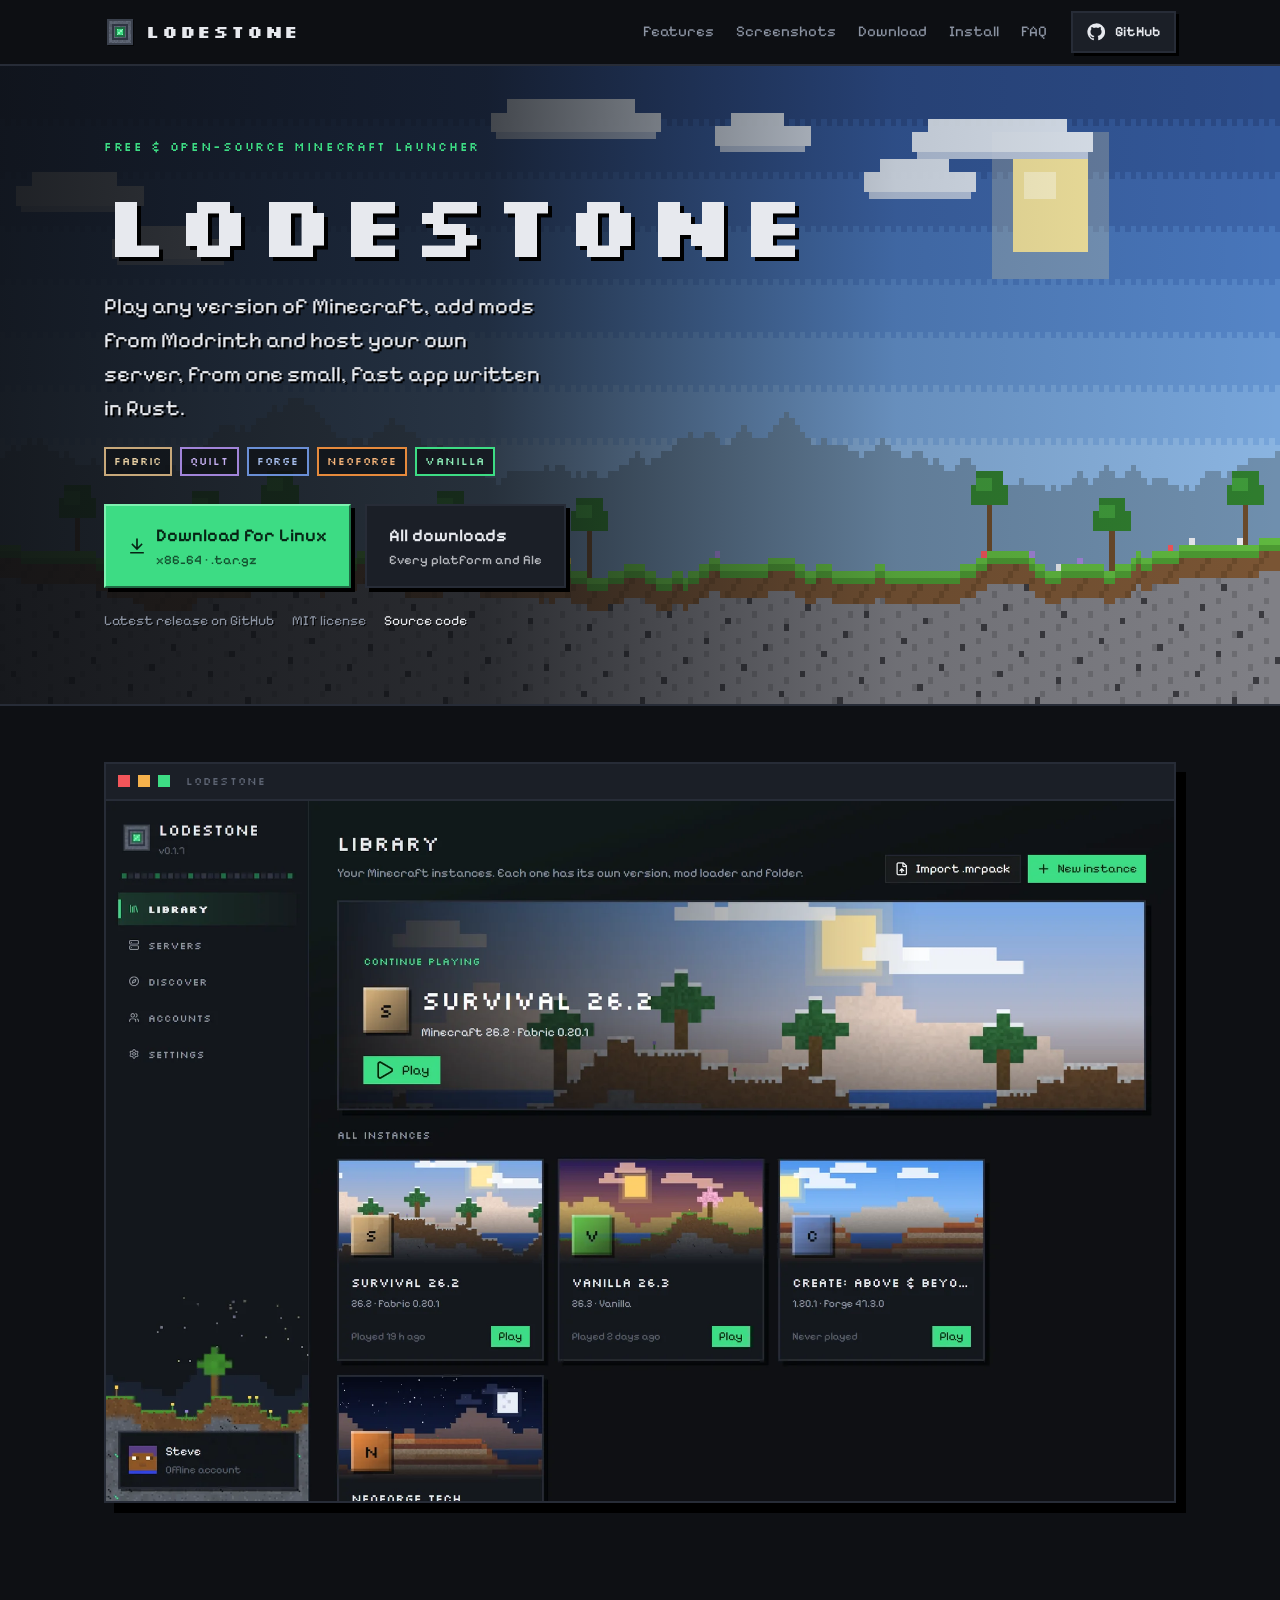
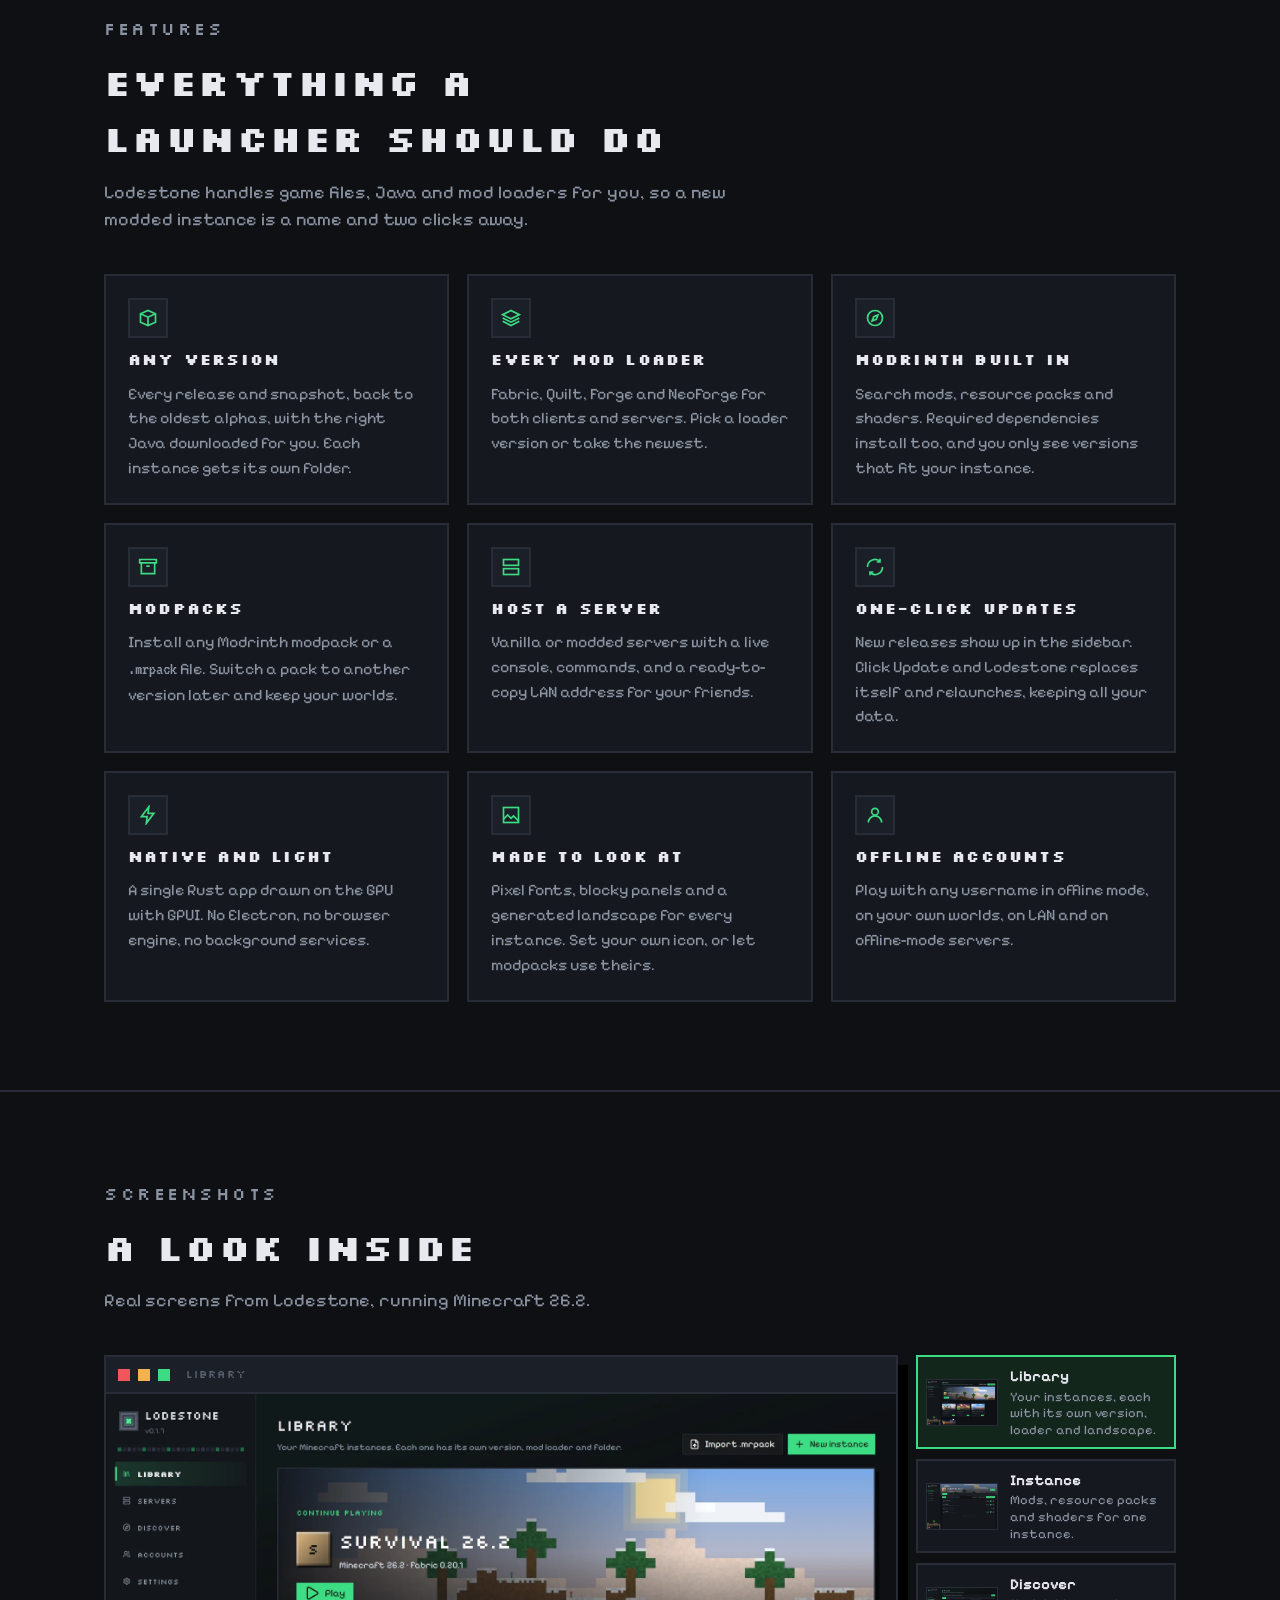
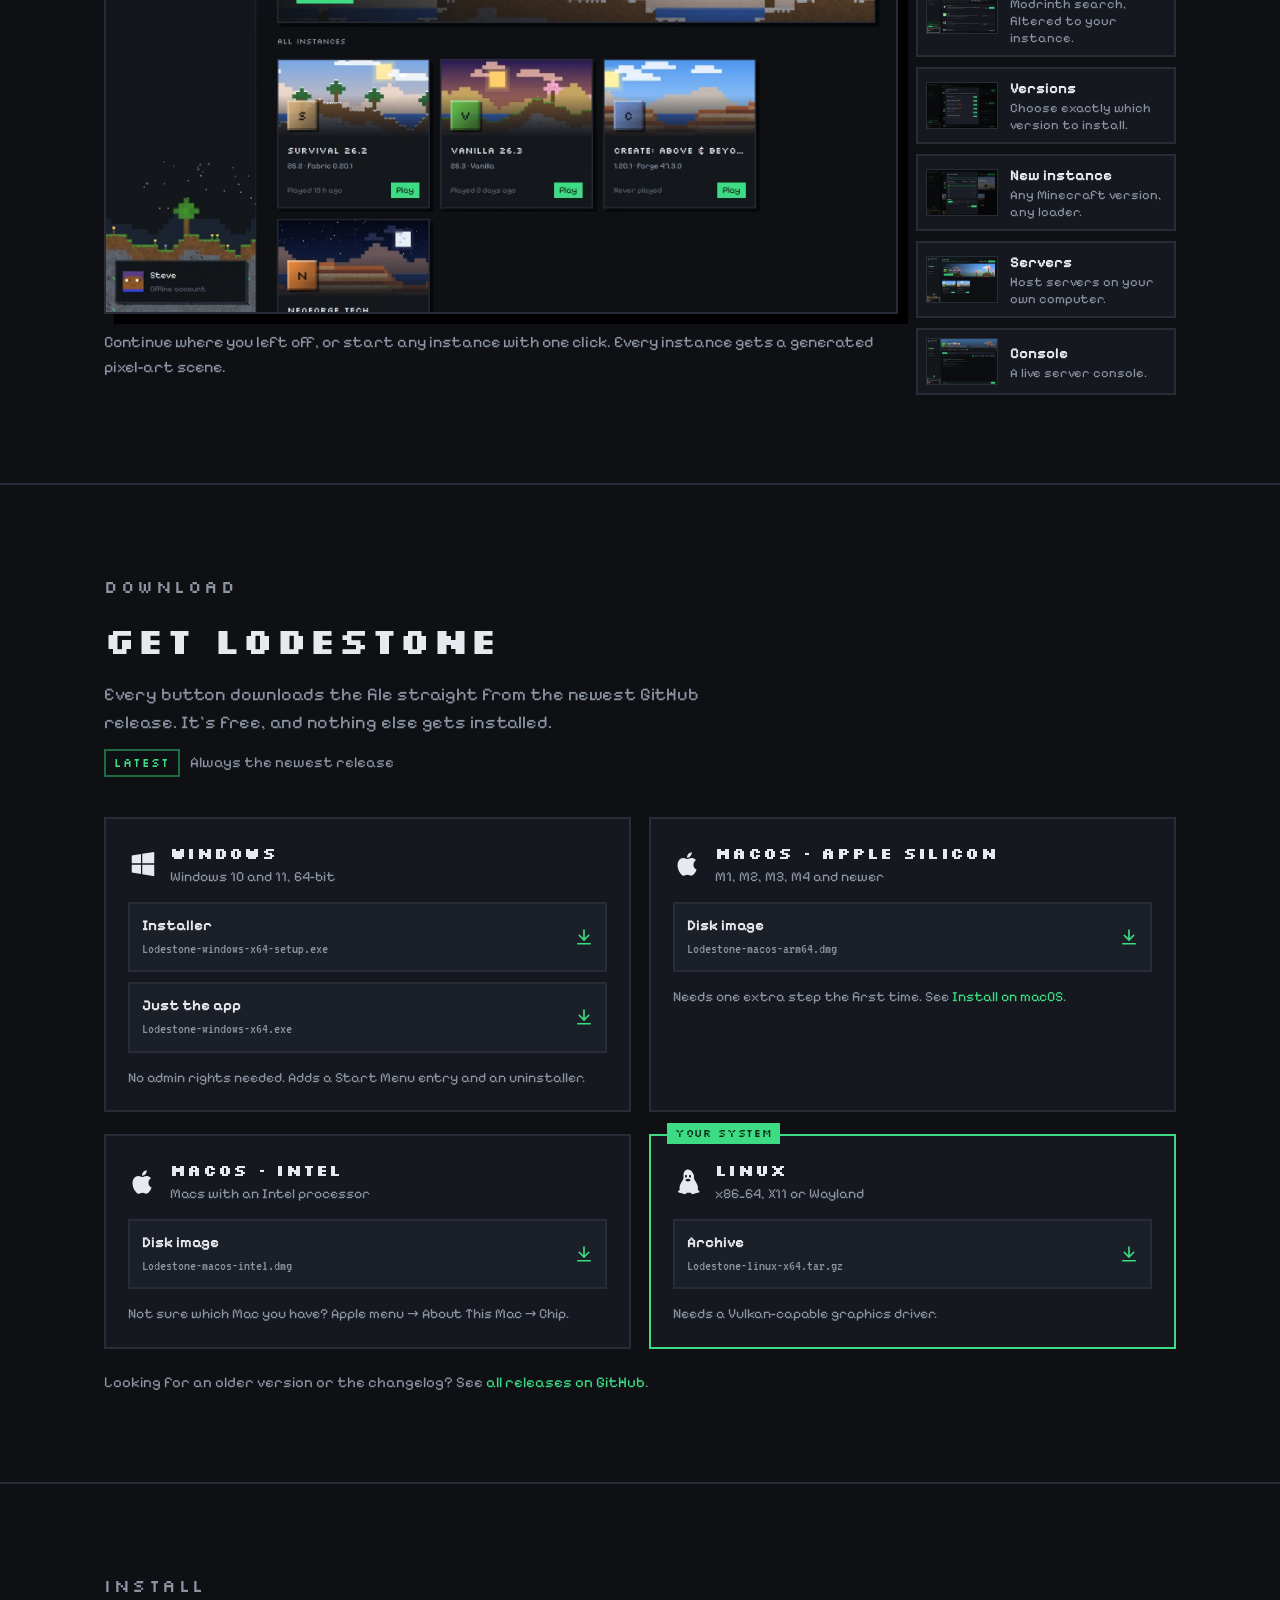
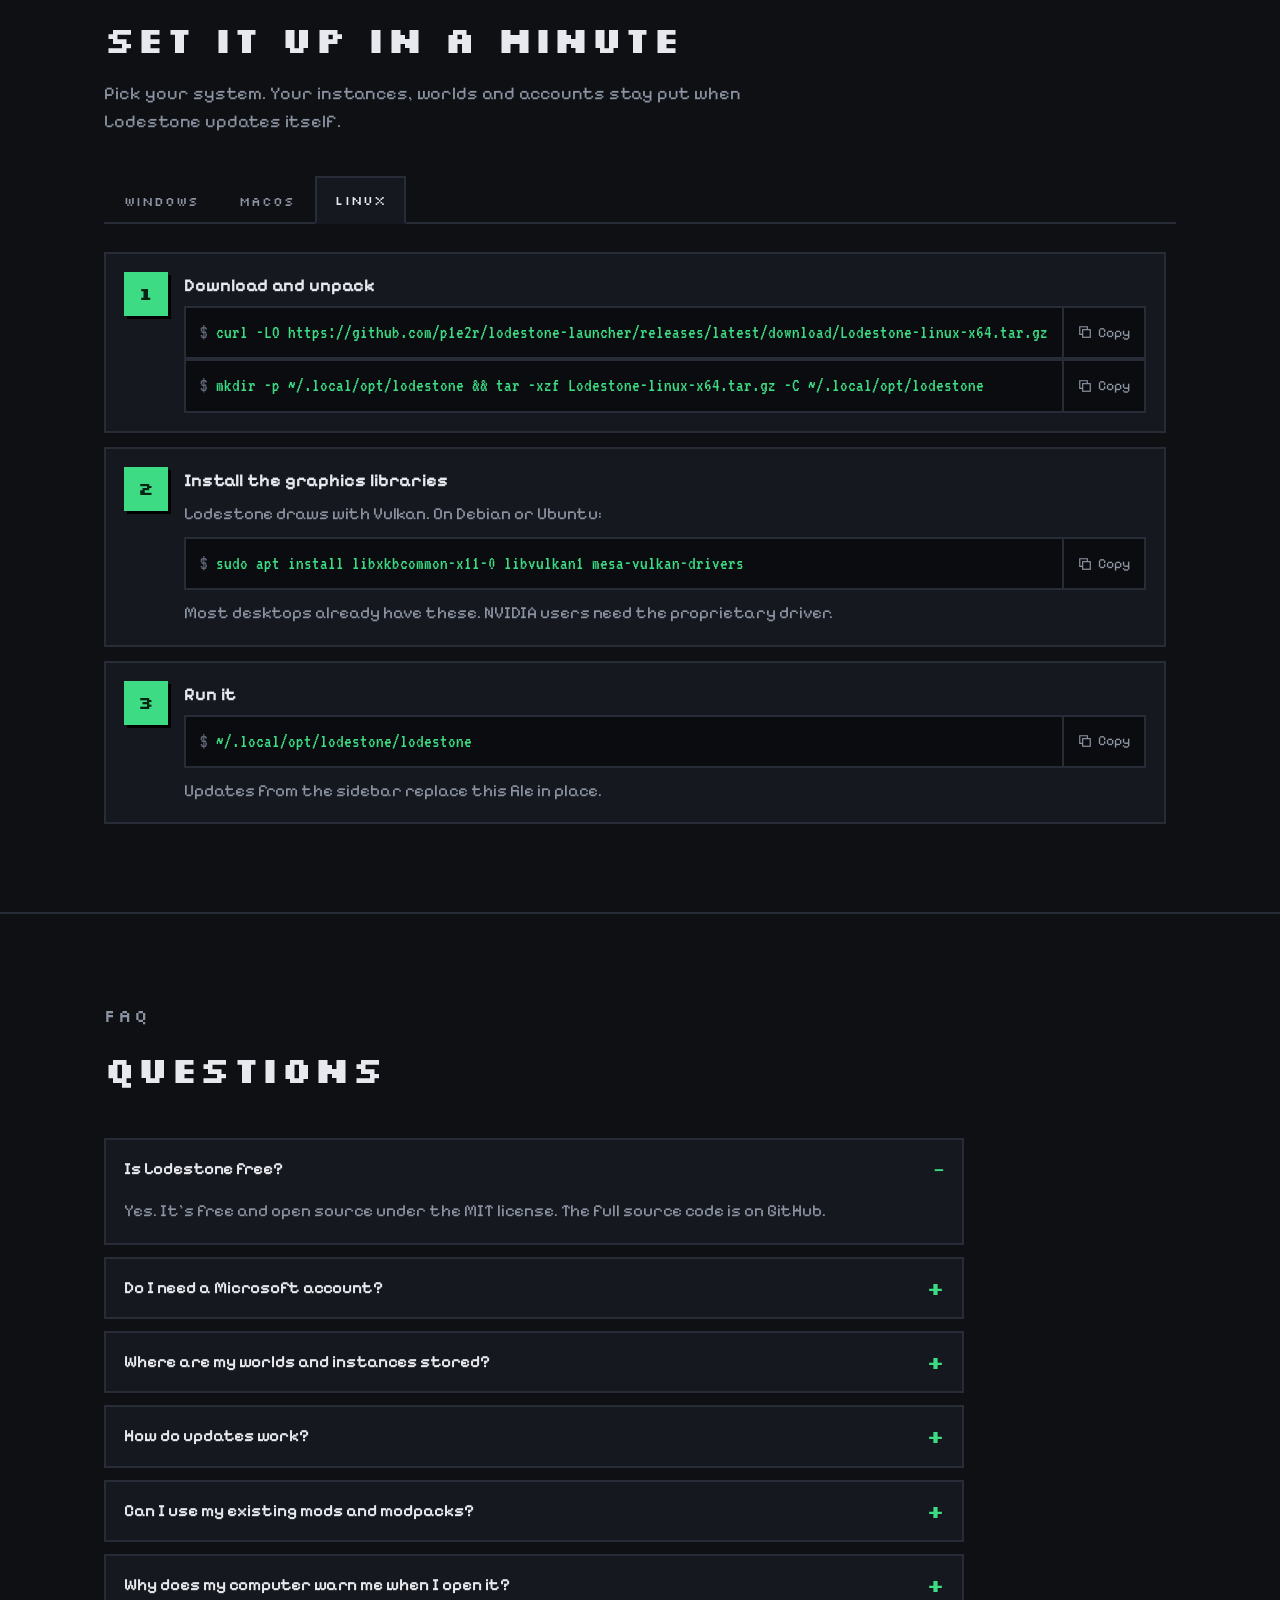
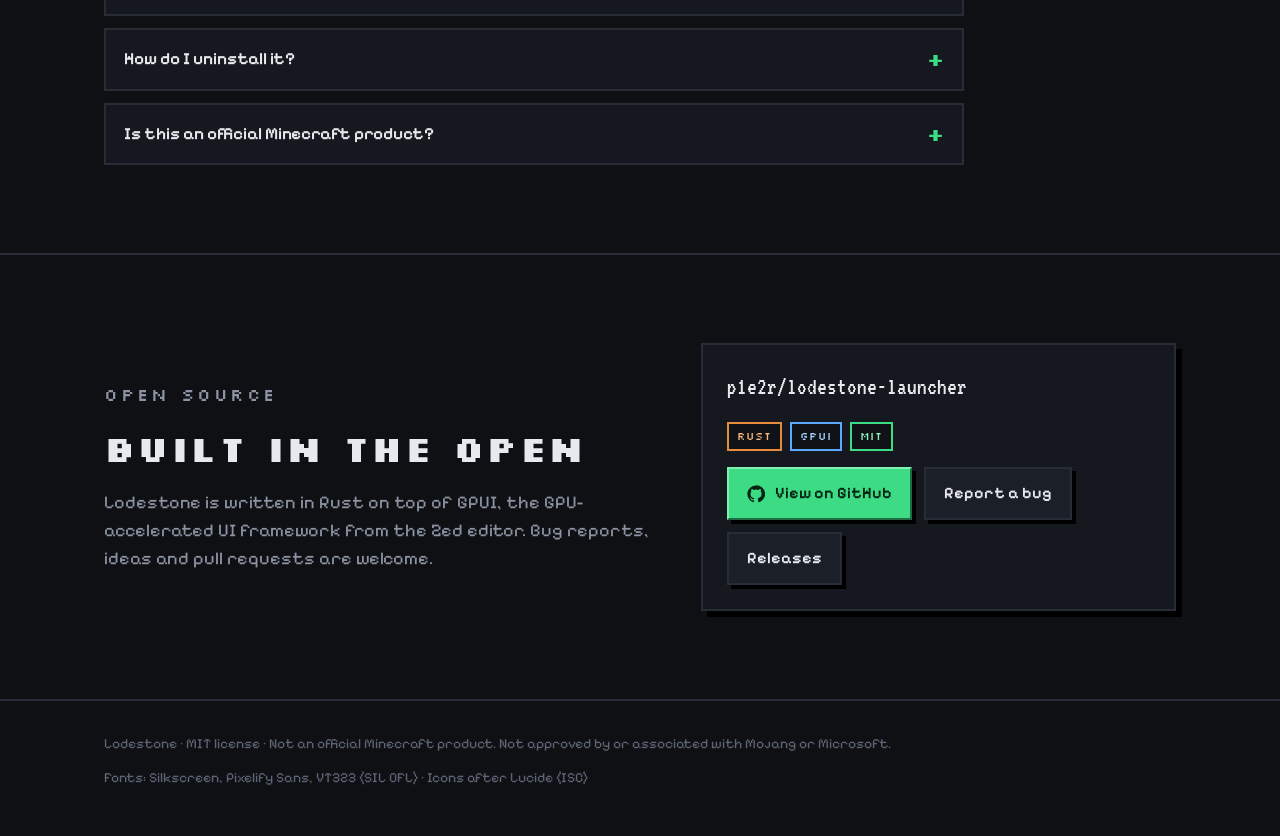
==== site/index.html @ f10e5593 "Add the Lodestone website (GitHub Pages) Pixel-art landing page with real screenshots, direct downlo" ====
<!DOCTYPE html>
<html lang="en">
<head>
<meta charset="utf-8">
<meta name="viewport" content="width=device-width, initial-scale=1">
<title>Lodestone Minecraft Launcher</title>
<meta name="description" content="Lodestone is a free, open-source Minecraft launcher written in Rust. Any version, Fabric, Quilt, Forge and NeoForge, Modrinth mods and modpacks, and server hosting, in one small native app.">
<meta property="og:title" content="Lodestone Minecraft Launcher">
<meta property="og:description" content="A fast, native Minecraft launcher written in Rust. Any version, every mod loader, Modrinth built in, and server hosting.">
<meta property="og:type" content="website">
<meta property="og:url" content="https://p1e2r.github.io/lodestone-launcher/">
<meta property="og:image" content="https://p1e2r.github.io/lodestone-launcher/img/og.png">
<meta name="twitter:card" content="summary_large_image">
<meta name="theme-color" content="#0e1014">
<link rel="icon" type="image/png" href="img/favicon.png">
<link rel="apple-touch-icon" href="img/apple-touch-icon.png">
<style>
@font-face { font-family: "Silkscreen"; src: url("fonts/Silkscreen-Regular.ttf") format("truetype"); font-weight: 400; font-display: swap; }
@font-face { font-family: "Silkscreen"; src: url("fonts/Silkscreen-Bold.ttf") format("truetype"); font-weight: 700; font-display: swap; }
@font-face { font-family: "Pixelify Sans"; src: url("fonts/PixelifySans.ttf") format("truetype"); font-weight: 400 700; font-display: swap; }
@font-face { font-family: "VT323"; src: url("fonts/VT323-Regular.ttf") format("truetype"); font-display: swap; }

/* Lodestone's own palette: the launcher's dark panels and its green "play" accent.
   Layout: a blocky landing page — pixel scene hero, then stacked full-width bands. */
:root {
  color-scheme: dark;
  --bg: #0e1014;
  --panel: #15181e;
  --panel-2: #1b1f27;
  --border: #272c37;
  --text: #e7e9ee;
  --muted: #8c94a3;
  --faint: #5d6473;
  --accent: #3ddc84;
  --accent-dim: #1f6b44;
  --accent-ink: #062414;
  --warn: #f5b14c;
  --info: #5aa9ff;
  --display: "Silkscreen", "Courier New", monospace;
  --body: "Pixelify Sans", ui-rounded, system-ui, sans-serif;
  --mono: "VT323", ui-monospace, "SF Mono", Menlo, monospace;
  --shadow: 6px 6px 0 #000;
  --wrap: 1120px;
}
* { box-sizing: border-box; }
html { scroll-behavior: smooth; }
@media (prefers-reduced-motion: reduce) { html { scroll-behavior: auto; } *, *::before, *::after { transition: none !important; animation: none !important; } }
body { margin: 0; background: var(--bg); color: var(--text); font-family: var(--body); font-size: 17px; line-height: 1.55; -webkit-font-smoothing: antialiased; }
img { max-width: 100%; display: block; }
a { color: var(--accent); text-decoration: none; }
a:hover { text-decoration: underline; }
:focus-visible { outline: 3px solid var(--accent); outline-offset: 3px; }
h1, h2, h3 { font-family: var(--display); font-weight: 700; letter-spacing: 0.04em; text-wrap: balance; margin: 0; }
h2 { font-size: clamp(26px, 3.4vw, 36px); text-transform: uppercase; }
h3 { font-size: 15px; text-transform: uppercase; letter-spacing: 0.08em; }
p { margin: 0; }
code, kbd { font-family: var(--mono); font-size: 1.15em; }
.wrap { max-width: var(--wrap); margin: 0 auto; padding: 0 24px; }
.muted { color: var(--muted); }
.eyebrow { font-family: var(--display); font-size: 12px; letter-spacing: 0.14em; text-transform: uppercase; color: var(--accent); }
.skip { position: absolute; left: -9999px; top: 8px; background: var(--accent); color: var(--accent-ink); padding: 8px 12px; z-index: 100; }
.skip:focus { left: 8px; }

/* ---------- buttons ---------- */
.btn { display: inline-flex; align-items: center; gap: 10px; font-family: var(--body); font-size: 16px; font-weight: 600; padding: 12px 18px; border: 2px solid var(--border); background: var(--panel-2); color: var(--text); cursor: pointer; box-shadow: 4px 4px 0 #000; transition: transform .08s, box-shadow .08s; text-decoration: none; }
.btn:hover { text-decoration: none; transform: translate(-1px, -1px); box-shadow: 5px 5px 0 #000; }
.btn:active { transform: translate(3px, 3px); box-shadow: 1px 1px 0 #000; }
.btn svg { width: 18px; height: 18px; flex: none; }
.btn-primary { background: var(--accent); border-color: #7ef0b0 var(--accent-dim) var(--accent-dim) #7ef0b0; color: var(--accent-ink); }
.btn-big { padding: 16px 22px; font-size: 18px; }
.btn-big .sub { display: block; font-size: 13px; font-weight: 500; opacity: .75; }
.btn-small { padding: 7px 12px; font-size: 14px; box-shadow: 3px 3px 0 #000; }

/* ---------- nav ---------- */
.nav { position: sticky; top: 0; z-index: 50; background: rgba(14,16,20,.92); backdrop-filter: blur(8px); border-bottom: 2px solid var(--border); }
.nav .wrap { display: flex; align-items: center; gap: 24px; height: 64px; }
.brand { display: flex; align-items: center; gap: 10px; color: var(--text); font-family: var(--display); font-weight: 700; font-size: 18px; letter-spacing: .1em; }
.brand:hover { text-decoration: none; }
.brand img { width: 32px; height: 32px; image-rendering: pixelated; }
.nav-links { display: flex; gap: 22px; margin-left: auto; font-size: 15px; }
.nav-links a { color: var(--muted); }
.nav-links a:hover { color: var(--text); text-decoration: none; }
.nav .btn { padding: 8px 14px; font-size: 14px; box-shadow: 3px 3px 0 #000; }
@media (max-width: 820px) { .nav-links { display: none; } .nav .btn-gh { margin-left: auto; } }

/* ---------- hero ---------- */
.hero { position: relative; overflow: hidden; border-bottom: 2px solid var(--border); }
#scene { position: absolute; inset: 0; width: 100%; height: 100%; image-rendering: pixelated; }
.hero::after { content: ""; position: absolute; inset: 0; background: linear-gradient(90deg, rgba(14,16,20,.92) 0%, rgba(14,16,20,.75) 38%, rgba(14,16,20,.15) 70%, rgba(14,16,20,0) 100%); pointer-events: none; }
.hero .wrap { position: relative; z-index: 1; padding-top: 72px; padding-bottom: 72px; display: grid; gap: 22px; }
.hero h1 { font-size: clamp(36px, 8vw, 88px); line-height: 1; letter-spacing: .06em; text-shadow: 4px 4px 0 #000; }
.hero .lede { font-size: clamp(18px, 2.1vw, 22px); max-width: 34ch; text-shadow: 2px 2px 0 #000; }
.hero-actions { display: flex; flex-wrap: wrap; gap: 14px; align-items: stretch; margin-top: 6px; }
.hero-meta { display: flex; flex-wrap: wrap; gap: 8px 18px; font-size: 14px; color: var(--muted); text-shadow: 1px 1px 0 #000; }
.hero-meta a { color: var(--text); }
.chips { display: flex; flex-wrap: wrap; gap: 8px; }
.chip { font-family: var(--display); font-size: 11px; letter-spacing: .08em; text-transform: uppercase; padding: 4px 8px; border: 2px solid; background: rgba(14,16,20,.7); }

/* ---------- showcase ---------- */
.showcase { padding: 56px 0 24px; }
.window { border: 2px solid var(--border); background: var(--panel); box-shadow: 10px 10px 0 #000; }
.window-bar { display: flex; align-items: center; gap: 8px; padding: 9px 12px; border-bottom: 2px solid var(--border); background: var(--panel-2); }
.window-bar i { width: 12px; height: 12px; display: block; background: var(--border); }
.window-bar i:nth-child(1) { background: #f2555a; } .window-bar i:nth-child(2) { background: #f5b14c; } .window-bar i:nth-child(3) { background: #3ddc84; }
.window-bar span { margin-left: 8px; font-family: var(--display); font-size: 11px; color: var(--faint); letter-spacing: .1em; }
.window img { width: 100%; height: auto; aspect-ratio: 1830 / 1200; }

/* ---------- sections ---------- */
section { scroll-margin-top: 72px; }
.band { padding: 88px 0; }
.band + .band { border-top: 2px solid var(--border); }
.head { display: grid; gap: 12px; margin-bottom: 40px; max-width: 64ch; }
.head p { color: var(--muted); font-size: 18px; }

.features { display: grid; grid-template-columns: repeat(3, 1fr); gap: 18px; }
@media (max-width: 900px) { .features { grid-template-columns: repeat(2, 1fr); } }
@media (max-width: 560px) { .features { grid-template-columns: 1fr; } }
.feature { background: var(--panel); border: 2px solid var(--border); padding: 22px; display: grid; gap: 10px; align-content: start; }
.feature .ico { width: 40px; height: 40px; display: grid; place-items: center; background: var(--panel-2); border: 2px solid var(--border); color: var(--accent); }
.feature .ico svg { width: 20px; height: 20px; }
.feature p { color: var(--muted); font-size: 16px; }

.loaders { display: flex; flex-wrap: wrap; gap: 10px; margin-top: 26px; }
.loader { display: flex; align-items: center; gap: 8px; padding: 8px 12px; background: var(--panel); border: 2px solid var(--border); font-size: 15px; }
.loader b { width: 10px; height: 10px; display: block; }

/* gallery */
.gallery { display: grid; grid-template-columns: 1fr 260px; gap: 18px; align-items: start; }
.thumbs { display: grid; gap: 10px; }
.thumb { all: unset; cursor: pointer; display: grid; grid-template-columns: 72px 1fr; gap: 12px; align-items: center; padding: 8px; border: 2px solid var(--border); background: var(--panel); }
.thumb img { width: 72px; height: 47px; object-fit: cover; object-position: left top; border: 1px solid var(--border); }
.thumb strong { display: block; font-size: 15px; }
.thumb small { color: var(--muted); font-size: 13px; line-height: 1.3; display: block; }
.thumb[aria-selected="true"] { border-color: var(--accent); background: #13261c; }
.thumb:focus-visible { outline: 3px solid var(--accent); outline-offset: 2px; }
.caption { margin-top: 16px; color: var(--muted); font-size: 16px; }
@media (max-width: 900px) { .gallery { grid-template-columns: 1fr; } .thumbs { grid-template-columns: repeat(auto-fill, minmax(200px, 1fr)); } }

/* downloads */
.latest { display: inline-flex; flex-wrap: wrap; align-items: center; gap: 10px; font-size: 15px; color: var(--muted); }
.latest .tag { font-family: var(--display); font-size: 12px; padding: 3px 8px; border: 2px solid var(--accent-dim); color: var(--accent); letter-spacing: .08em; }
.downloads { display: grid; grid-template-columns: repeat(2, 1fr); gap: 22px 18px; }
@media (max-width: 760px) { .downloads { grid-template-columns: 1fr; } }
.dl { background: var(--panel); border: 2px solid var(--border); padding: 22px; display: grid; gap: 14px; align-content: start; position: relative; }
.dl.mine { border-color: var(--accent); }
.dl.mine::before { content: "Your system"; position: absolute; top: -13px; left: 16px; background: var(--accent); color: var(--accent-ink); font-family: var(--display); font-size: 11px; padding: 2px 8px; letter-spacing: .06em; }
.dl-top { display: flex; align-items: center; gap: 12px; }
.dl-top svg { width: 30px; height: 30px; color: var(--text); flex: none; }
.dl-top h3 { font-size: 16px; }
.dl-top .muted { font-size: 14px; }
.dl-files { display: grid; gap: 10px; }
.dl-file { display: flex; align-items: center; justify-content: space-between; gap: 10px; padding: 10px 12px; border: 2px solid var(--border); background: var(--panel-2); color: var(--text); }
.dl-file:hover { border-color: var(--accent); text-decoration: none; }
.dl-file .n { display: grid; }
.dl-file .n strong { font-size: 15px; }
.dl-file .n code { font-size: 15px; color: var(--muted); word-break: break-all; }
.dl-file .size { font-family: var(--mono); font-size: 18px; color: var(--faint); white-space: nowrap; font-variant-numeric: tabular-nums; }
.dl-file svg { width: 18px; height: 18px; color: var(--accent); flex: none; }
.dl-note { font-size: 14px; color: var(--muted); }
.all-releases { margin-top: 22px; font-size: 15px; color: var(--muted); }

/* install tabs */
.tabs { display: flex; flex-wrap: wrap; gap: 0; border-bottom: 2px solid var(--border); margin-bottom: 28px; }
.tab { all: unset; cursor: pointer; padding: 12px 18px; font-family: var(--display); font-size: 13px; letter-spacing: .08em; text-transform: uppercase; color: var(--muted); border: 2px solid transparent; border-bottom: none; margin-bottom: -2px; }
.tab[aria-selected="true"] { color: var(--text); background: var(--panel); border-color: var(--border); border-bottom: 2px solid var(--panel); }
.tab:focus-visible { outline: 3px solid var(--accent); outline-offset: -3px; }
.steps { list-style: none; margin: 0; padding: 0; display: grid; gap: 14px; counter-reset: step; max-width: 820px; }
.steps > li { counter-increment: step; display: grid; grid-template-columns: 44px 1fr; gap: 16px; background: var(--panel); border: 2px solid var(--border); padding: 18px; }
.steps > li::before { content: counter(step); width: 44px; height: 44px; display: grid; place-items: center; background: var(--accent); color: var(--accent-ink); font-family: var(--display); font-weight: 700; font-size: 18px; box-shadow: 3px 3px 0 #000; }
.steps h3 { font-family: var(--body); font-size: 18px; text-transform: none; letter-spacing: 0; margin-bottom: 6px; }
.steps p { color: var(--muted); }
.steps p + p, .steps p + .cmd, .steps .cmd + p { margin-top: 10px; }
.cmd { display: flex; align-items: stretch; border: 2px solid var(--border); background: #0a0c0f; max-width: 100%; }
.cmd code { flex: 1; min-width: 0; padding: 10px 14px; color: var(--accent); font-size: 19px; overflow-x: auto; white-space: nowrap; }
.cmd code::before { content: "$ "; color: var(--faint); }
.cmd button { all: unset; cursor: pointer; padding: 0 14px; border-left: 2px solid var(--border); font-size: 14px; color: var(--muted); display: flex; align-items: center; gap: 6px; }
.cmd button:hover { color: var(--text); background: var(--panel-2); }
.cmd button:focus-visible { outline: 3px solid var(--accent); outline-offset: -3px; }
.callout { margin-top: 22px; max-width: 820px; border: 2px solid #5b4520; background: #1d1810; padding: 14px 16px; font-size: 15px; color: #e8d3ad; }
.callout strong { color: var(--warn); }
[hidden] { display: none !important; }

/* faq */
.faq { display: grid; gap: 12px; max-width: 860px; }
.faq details { background: var(--panel); border: 2px solid var(--border); }
.faq summary { cursor: pointer; padding: 16px 18px; font-weight: 600; font-size: 17px; list-style: none; display: flex; justify-content: space-between; gap: 12px; }
.faq summary::-webkit-details-marker { display: none; }
.faq summary::after { content: "+"; font-family: var(--display); color: var(--accent); }
.faq details[open] summary::after { content: "−"; }
.faq details > div { padding: 0 18px 18px; color: var(--muted); display: grid; gap: 10px; }
.faq code { color: var(--text); }

/* github band */
.gh { display: grid; grid-template-columns: 1.2fr 1fr; gap: 28px; align-items: center; }
.gh-card { background: var(--panel); border: 2px solid var(--border); padding: 24px; display: grid; gap: 16px; box-shadow: var(--shadow); }
.gh-card .repo { font-family: var(--mono); font-size: 24px; }
.gh-links { display: flex; flex-wrap: wrap; gap: 12px; }
.stack { display: flex; flex-wrap: wrap; gap: 8px; }
@media (max-width: 820px) { .gh { grid-template-columns: 1fr; } }

/* footer */
footer { border-top: 2px solid var(--border); padding: 32px 0 48px; font-size: 14px; color: var(--faint); }
footer .wrap { display: flex; flex-wrap: wrap; gap: 12px 28px; justify-content: space-between; }
footer a { color: var(--muted); }

/* lightbox */
.lightbox { position: fixed; inset: 0; z-index: 90; background: rgba(0,0,0,.86); display: grid; place-items: center; padding: 24px; }
.lightbox img { max-height: 92vh; width: auto; border: 2px solid var(--border); box-shadow: var(--shadow); }
.lightbox button { position: absolute; top: 16px; right: 16px; }
.zoom { cursor: zoom-in; }

@media (max-width: 520px) {
  .wrap { padding: 0 16px; }
  .band { padding: 64px 0; }
  .hero .wrap { padding-top: 48px; padding-bottom: 48px; }
  .hero::after { background: rgba(14,16,20,.72); }
  .steps > li { grid-template-columns: 1fr; }
  .btn-big { width: 100%; justify-content: center; }
}
</style>
</head>
<body>
<a class="skip" href="#main">Skip to content</a>

<svg width="0" height="0" style="position:absolute" aria-hidden="true">
  <defs>
    <symbol id="i-download" viewBox="0 0 24 24" fill="none" stroke="currentColor" stroke-width="2.2" stroke-linecap="square"><path d="M12 3v12M6 10l6 6 6-6M4 21h16"/></symbol>
    <symbol id="i-github" viewBox="0 0 24 24" fill="currentColor"><path d="M12 .5a11.5 11.5 0 0 0-3.64 22.41c.58.11.79-.25.79-.56v-2c-3.2.7-3.88-1.37-3.88-1.37-.53-1.33-1.28-1.69-1.28-1.69-1.05-.72.08-.7.08-.7 1.16.08 1.77 1.19 1.77 1.19 1.03 1.77 2.7 1.26 3.36.96.1-.75.4-1.26.73-1.55-2.55-.29-5.24-1.28-5.24-5.69 0-1.26.45-2.29 1.19-3.09-.12-.29-.52-1.46.11-3.05 0 0 .97-.31 3.17 1.18a11 11 0 0 1 5.78 0c2.2-1.49 3.17-1.18 3.17-1.18.63 1.59.23 2.76.11 3.05.74.8 1.19 1.83 1.19 3.09 0 4.42-2.7 5.39-5.26 5.68.41.36.78 1.06.78 2.14v3.17c0 .31.21.68.8.56A11.5 11.5 0 0 0 12 .5Z"/></symbol>
    <symbol id="i-apple" viewBox="0 0 24 24" fill="currentColor"><path d="M16.37 12.6c-.02-2.36 1.93-3.5 2.02-3.55-1.1-1.61-2.82-1.83-3.43-1.85-1.46-.15-2.85.86-3.59.86-.74 0-1.88-.84-3.09-.82-1.59.02-3.06.93-3.88 2.35-1.66 2.88-.42 7.13 1.19 9.46.79 1.14 1.73 2.42 2.96 2.37 1.19-.05 1.64-.77 3.07-.77 1.43 0 1.84.77 3.09.74 1.28-.02 2.09-1.16 2.87-2.3.9-1.32 1.27-2.6 1.29-2.67-.03-.01-2.48-.95-2.5-3.82ZM14.02 5.67c.65-.79 1.09-1.89.97-2.99-.94.04-2.08.63-2.75 1.41-.6.7-1.13 1.82-.99 2.89 1.05.08 2.12-.53 2.77-1.31Z"/></symbol>
    <symbol id="i-windows" viewBox="0 0 24 24" fill="currentColor"><path d="M3 5.2 10.4 4v7.3H3V5.2Zm8.4-1.4L21 2.3v9H11.4V3.8ZM3 12.6h7.4V20L3 18.8v-6.2Zm8.4 0H21v9.1l-9.6-1.5v-7.6Z"/></symbol>
    <symbol id="i-linux" viewBox="0 0 24 24" fill="currentColor"><path d="M12 2c-2.2 0-3.6 1.9-3.6 4.6 0 1.5.3 2.4-.6 3.9-1 1.6-2.6 3.6-2.6 6.2 0 .6.1 1.1.3 1.6-.7.3-1.7.8-1.4 1.7.3.9 1.8.6 3 1 1.2.4 2.2 1 3 .6.5-.2.7-.7.7-1.1h3.6c0 .4.2.9.7 1.1.8.4 1.8-.2 3-.6 1.2-.4 2.7-.1 3-1 .3-.9-.7-1.4-1.4-1.7.2-.5.3-1 .3-1.6 0-2.6-1.6-4.6-2.6-6.2-.9-1.5-.6-2.4-.6-3.9C15.6 3.9 14.2 2 12 2Zm-1.6 4.1c.5 0 .8.6.8 1.2s-.3 1.1-.8 1.1-.8-.5-.8-1.1.3-1.2.8-1.2Zm3.2 0c.5 0 .8.6.8 1.2s-.3 1.1-.8 1.1-.8-.5-.8-1.1.3-1.2.8-1.2ZM12 9.3c.9 0 2.1.6 2.1 1s-1.2 1.2-2.1 1.2-2.1-.8-2.1-1.2 1.2-1 2.1-1Z"/></symbol>
    <symbol id="i-copy" viewBox="0 0 24 24" fill="none" stroke="currentColor" stroke-width="2"><rect x="8" y="8" width="13" height="13"/><path d="M16 8V3H3v13h5"/></symbol>
    <symbol id="i-box" viewBox="0 0 24 24" fill="none" stroke="currentColor" stroke-width="2"><path d="M3 7l9-4 9 4v10l-9 4-9-4V7Z"/><path d="M3 7l9 4 9-4M12 11v10"/></symbol>
    <symbol id="i-layers" viewBox="0 0 24 24" fill="none" stroke="currentColor" stroke-width="2"><path d="M12 3 2 8l10 5 10-5-10-5Z"/><path d="m2 16 10 5 10-5M2 12l10 5 10-5"/></symbol>
    <symbol id="i-compass" viewBox="0 0 24 24" fill="none" stroke="currentColor" stroke-width="2"><circle cx="12" cy="12" r="9"/><path d="m15.5 8.5-2 5-5 2 2-5 5-2Z"/></symbol>
    <symbol id="i-package" viewBox="0 0 24 24" fill="none" stroke="currentColor" stroke-width="2"><path d="M4 7h16v13H4zM2 3h20v4H2zM10 11h4"/></symbol>
    <symbol id="i-server" viewBox="0 0 24 24" fill="none" stroke="currentColor" stroke-width="2"><rect x="3" y="3" width="18" height="7"/><rect x="3" y="14" width="18" height="7"/><path d="M7 6.5h.01M7 17.5h.01"/></symbol>
    <symbol id="i-coffee" viewBox="0 0 24 24" fill="none" stroke="currentColor" stroke-width="2"><path d="M4 9h13v6a5 5 0 0 1-5 5H9a5 5 0 0 1-5-5V9ZM17 11h2a2 2 0 0 1 0 4h-2M8 2v3M12 2v3"/></symbol>
    <symbol id="i-refresh" viewBox="0 0 24 24" fill="none" stroke="currentColor" stroke-width="2"><path d="M21 12a9 9 0 0 1-15.5 6.2M3 12A9 9 0 0 1 18.5 5.8M18 2v4h-4M6 22v-4h4"/></symbol>
    <symbol id="i-zap" viewBox="0 0 24 24" fill="none" stroke="currentColor" stroke-width="2"><path d="M13 2 4 14h7l-1 8 9-12h-7l1-8Z"/></symbol>
    <symbol id="i-image" viewBox="0 0 24 24" fill="none" stroke="currentColor" stroke-width="2"><rect x="3" y="3" width="18" height="18"/><path d="m3 17 5-5 4 4 3-3 6 6M15 8h.01"/></symbol>
    <symbol id="i-user" viewBox="0 0 24 24" fill="none" stroke="currentColor" stroke-width="2"><circle cx="12" cy="8" r="4"/><path d="M4 21a8 8 0 0 1 16 0"/></symbol>
  </defs>
</svg>

<header class="nav">
  <div class="wrap">
    <a class="brand" href="#top" aria-label="Lodestone home"><img src="img/logo.png" alt="" width="32" height="32">LODESTONE</a>
    <nav class="nav-links" aria-label="Sections">
      <a href="#features">Features</a>
      <a href="#screenshots">Screenshots</a>
      <a href="#download">Download</a>
      <a href="#install">Install</a>
      <a href="#faq">FAQ</a>
    </nav>
    <a class="btn btn-gh" href="https://github.com/p1e2r/lodestone-launcher"><svg><use href="#i-github"/></svg>GitHub</a>
  </div>
</header>

<main id="main">
  <section class="hero" id="top">
    <canvas id="scene" aria-hidden="true"></canvas>
    <div class="wrap">
      <p class="eyebrow">Free &amp; open-source Minecraft launcher</p>
      <h1>LODESTONE</h1>
      <p class="lede">Play any version of Minecraft, add mods from Modrinth and host your own server, from one small, fast app written in Rust.</p>
      <div class="chips" aria-label="Supported mod loaders">
        <span class="chip" style="border-color:#c7a87a;color:#e8cfa3">Fabric</span>
        <span class="chip" style="border-color:#a184d9;color:#c6b0f2">Quilt</span>
        <span class="chip" style="border-color:#6a8fd6;color:#a8c0f0">Forge</span>
        <span class="chip" style="border-color:#e68a3c;color:#f5b47a">NeoForge</span>
        <span class="chip" style="border-color:#3ddc84;color:#8ef0ba">Vanilla</span>
      </div>
      <div class="hero-actions">
        <a class="btn btn-primary btn-big" id="hero-dl" href="#download">
          <svg><use href="#i-download"/></svg>
          <span><span id="hero-dl-label">Download Lodestone</span><span class="sub" id="hero-dl-sub">Windows · macOS · Linux</span></span>
        </a>
        <a class="btn btn-big" href="#download"><span>All downloads<span class="sub">Every platform and file</span></span></a>
      </div>
      <div class="hero-meta">
        <span id="hero-version">Latest release on GitHub</span>
        <span>MIT license</span>
        <a href="https://github.com/p1e2r/lodestone-launcher">Source code</a>
      </div>
    </div>
  </section>

  <div class="showcase">
    <div class="wrap">
      <div class="window">
        <div class="window-bar"><i></i><i></i><i></i><span>LODESTONE</span></div>
        <img class="zoom" src="img/library.webp" width="1830" height="1200" alt="Lodestone's library: a Continue Playing banner for a Fabric 26.2 survival instance above cards for four more instances, each with its own pixel-art landscape.">
      </div>
    </div>
  </div>

  <section class="band" id="features">
    <div class="wrap">
      <div class="head">
        <p class="eyebrow">Features</p>
        <h2>Everything a launcher should do</h2>
        <p>Lodestone handles game files, Java and mod loaders for you, so a new modded instance is a name and two clicks away.</p>
      </div>
      <div class="features">
        <div class="feature"><div class="ico"><svg><use href="#i-box"/></svg></div><h3>Any version</h3><p>Every release and snapshot, back to the oldest alphas, with the right Java downloaded for you. Each instance gets its own folder.</p></div>
        <div class="feature"><div class="ico"><svg><use href="#i-layers"/></svg></div><h3>Every mod loader</h3><p>Fabric, Quilt, Forge and NeoForge for both clients and servers. Pick a loader version or take the newest.</p></div>
        <div class="feature"><div class="ico"><svg><use href="#i-compass"/></svg></div><h3>Modrinth built in</h3><p>Search mods, resource packs and shaders. Required dependencies install too, and you only see versions that fit your instance.</p></div>
        <div class="feature"><div class="ico"><svg><use href="#i-package"/></svg></div><h3>Modpacks</h3><p>Install any Modrinth modpack or a <code>.mrpack</code> file. Switch a pack to another version later and keep your worlds.</p></div>
        <div class="feature"><div class="ico"><svg><use href="#i-server"/></svg></div><h3>Host a server</h3><p>Vanilla or modded servers with a live console, commands, and a ready-to-copy LAN address for your friends.</p></div>
        <div class="feature"><div class="ico"><svg><use href="#i-refresh"/></svg></div><h3>One-click updates</h3><p>New releases show up in the sidebar. Click Update and Lodestone replaces itself and relaunches, keeping all your data.</p></div>
        <div class="feature"><div class="ico"><svg><use href="#i-zap"/></svg></div><h3>Native and light</h3><p>A single Rust app drawn on the GPU with GPUI. No Electron, no browser engine, no background services.</p></div>
        <div class="feature"><div class="ico"><svg><use href="#i-image"/></svg></div><h3>Made to look at</h3><p>Pixel fonts, blocky panels and a generated landscape for every instance. Set your own icon, or let modpacks use theirs.</p></div>
        <div class="feature"><div class="ico"><svg><use href="#i-user"/></svg></div><h3>Offline accounts</h3><p>Play with any username in offline mode, on your own worlds, on LAN and on offline-mode servers.</p></div>
      </div>
    </div>
  </section>

  <section class="band" id="screenshots">
    <div class="wrap">
      <div class="head">
        <p class="eyebrow">Screenshots</p>
        <h2>A look inside</h2>
        <p>Real screens from Lodestone, running Minecraft 26.2.</p>
      </div>
      <div class="gallery">
        <div>
          <div class="window">
            <div class="window-bar"><i></i><i></i><i></i><span id="shot-title">LIBRARY</span></div>
            <img class="zoom" id="shot-main" src="img/library.webp" width="1830" height="1200" alt="">
          </div>
          <p class="caption" id="shot-caption" aria-live="polite"></p>
        </div>
        <div class="thumbs" role="tablist" aria-label="Screenshots" id="thumbs"></div>
      </div>
    </div>
  </section>

  <section class="band" id="download">
    <div class="wrap">
      <div class="head">
        <p class="eyebrow">Download</p>
        <h2>Get Lodestone</h2>
        <p>Every button downloads the file straight from the newest GitHub release. It's free, and nothing else gets installed.</p>
        <div class="latest" id="latest"><span class="tag" id="latest-tag">LATEST</span><span id="latest-date">Always the newest release</span></div>
      </div>
      <div class="downloads">
        <div class="dl" data-os="win">
          <div class="dl-top"><svg><use href="#i-windows"/></svg><div><h3>Windows</h3><p class="muted">Windows 10 and 11, 64-bit</p></div></div>
          <div class="dl-files">
            <a class="dl-file" data-asset="Lodestone-windows-x64-setup.exe" href="https://github.com/p1e2r/lodestone-launcher/releases/latest/download/Lodestone-windows-x64-setup.exe">
              <span class="n"><strong>Installer</strong><code>Lodestone-windows-x64-setup.exe</code></span><span class="size"></span><svg><use href="#i-download"/></svg></a>
            <a class="dl-file" data-asset="Lodestone-windows-x64.exe" href="https://github.com/p1e2r/lodestone-launcher/releases/latest/download/Lodestone-windows-x64.exe">
              <span class="n"><strong>Just the app</strong><code>Lodestone-windows-x64.exe</code></span><span class="size"></span><svg><use href="#i-download"/></svg></a>
          </div>
          <p class="dl-note">No admin rights needed. Adds a Start Menu entry and an uninstaller.</p>
        </div>
        <div class="dl" data-os="mac-arm">
          <div class="dl-top"><svg><use href="#i-apple"/></svg><div><h3>macOS · Apple Silicon</h3><p class="muted">M1, M2, M3, M4 and newer</p></div></div>
          <div class="dl-files">
            <a class="dl-file" data-asset="Lodestone-macos-arm64.dmg" href="https://github.com/p1e2r/lodestone-launcher/releases/latest/download/Lodestone-macos-arm64.dmg">
              <span class="n"><strong>Disk image</strong><code>Lodestone-macos-arm64.dmg</code></span><span class="size"></span><svg><use href="#i-download"/></svg></a>
          </div>
          <p class="dl-note">Needs one extra step the first time. See <a href="#install" data-install="mac">Install on macOS</a>.</p>
        </div>
        <div class="dl" data-os="mac-intel">
          <div class="dl-top"><svg><use href="#i-apple"/></svg><div><h3>macOS · Intel</h3><p class="muted">Macs with an Intel processor</p></div></div>
          <div class="dl-files">
            <a class="dl-file" data-asset="Lodestone-macos-intel.dmg" href="https://github.com/p1e2r/lodestone-launcher/releases/latest/download/Lodestone-macos-intel.dmg">
              <span class="n"><strong>Disk image</strong><code>Lodestone-macos-intel.dmg</code></span><span class="size"></span><svg><use href="#i-download"/></svg></a>
          </div>
          <p class="dl-note">Not sure which Mac you have? Apple menu → About This Mac → Chip.</p>
        </div>
        <div class="dl" data-os="linux">
          <div class="dl-top"><svg><use href="#i-linux"/></svg><div><h3>Linux</h3><p class="muted">x86_64, X11 or Wayland</p></div></div>
          <div class="dl-files">
            <a class="dl-file" data-asset="Lodestone-linux-x64.tar.gz" href="https://github.com/p1e2r/lodestone-launcher/releases/latest/download/Lodestone-linux-x64.tar.gz">
              <span class="n"><strong>Archive</strong><code>Lodestone-linux-x64.tar.gz</code></span><span class="size"></span><svg><use href="#i-download"/></svg></a>
          </div>
          <p class="dl-note">Needs a Vulkan-capable graphics driver.</p>
        </div>
      </div>
      <p class="all-releases">Looking for an older version or the changelog? See <a href="https://github.com/p1e2r/lodestone-launcher/releases">all releases on GitHub</a>.</p>
    </div>
  </section>

  <section class="band" id="install">
    <div class="wrap">
      <div class="head">
        <p class="eyebrow">Install</p>
        <h2>Set it up in a minute</h2>
        <p>Pick your system. Your instances, worlds and accounts stay put when Lodestone updates itself.</p>
      </div>
      <div class="tabs" role="tablist" aria-label="Operating system">
        <button class="tab" role="tab" id="tab-win" aria-controls="pane-win" aria-selected="true" data-os="win">Windows</button>
        <button class="tab" role="tab" id="tab-mac" aria-controls="pane-mac" aria-selected="false" data-os="mac">macOS</button>
        <button class="tab" role="tab" id="tab-linux" aria-controls="pane-linux" aria-selected="false" data-os="linux">Linux</button>
      </div>

      <div class="pane" role="tabpanel" id="pane-win" aria-labelledby="tab-win">
        <ol class="steps">
          <li><div><h3>Download the installer</h3><p>Get <a href="https://github.com/p1e2r/lodestone-launcher/releases/latest/download/Lodestone-windows-x64-setup.exe"><code>Lodestone-windows-x64-setup.exe</code></a> and open it.</p></div></li>
          <li><div><h3>Get past SmartScreen</h3><p>Lodestone isn't code-signed yet, so Windows may show “Windows protected your PC”. Click <strong>More info</strong>, then <strong>Run anyway</strong>.</p></div></li>
          <li><div><h3>Finish the installer</h3><p>It installs for your user only, in <code>%LOCALAPPDATA%\Programs\Lodestone</code>, so no admin prompt appears. Find Lodestone in the Start Menu afterwards.</p></div></li>
          <li><div><h3>Make an instance and play</h3><p>Add an offline account with any username, click <strong>New instance</strong>, choose a version and loader, then press <strong>Play</strong>.</p></div></li>
        </ol>
        <p class="callout"><strong>Prefer no installer?</strong> Download <code>Lodestone-windows-x64.exe</code> instead and run it from anywhere. It copies itself to the same programs folder and adds the Start Menu entry for you. Uninstall from Settings → Apps.</p>
      </div>

      <div class="pane" role="tabpanel" id="pane-mac" aria-labelledby="tab-mac" hidden>
        <ol class="steps">
          <li><div><h3>Download the right disk image</h3><p><a href="https://github.com/p1e2r/lodestone-launcher/releases/latest/download/Lodestone-macos-arm64.dmg">Apple Silicon (.dmg)</a> for M-series Macs, or <a href="https://github.com/p1e2r/lodestone-launcher/releases/latest/download/Lodestone-macos-intel.dmg">Intel (.dmg)</a> for older ones.</p></div></li>
          <li><div><h3>Drag Lodestone into Applications</h3><p>Open the .dmg and drag the Lodestone icon onto the Applications folder.</p></div></li>
          <li><div><h3>Allow it to open</h3><p>Lodestone isn't notarized by Apple yet, so macOS blocks it the first time. Paste this into Terminal once:</p>
            <div class="cmd"><code id="cmd-xattr">xattr -dr com.apple.quarantine /Applications/Lodestone.app</code><button type="button" data-copy="cmd-xattr"><svg width="14" height="14"><use href="#i-copy"/></svg><span>Copy</span></button></div>
            <p>No Terminal? Try to open Lodestone, then go to System Settings → Privacy &amp; Security, scroll down and click <strong>Open Anyway</strong>.</p></div></li>
          <li><div><h3>Open Lodestone and play</h3><p>Launch it from Applications or Spotlight. Add an offline account, make an instance, and press <strong>Play</strong>.</p></div></li>
        </ol>
        <p class="callout"><strong>Opened it straight from Downloads?</strong> Lodestone moves itself to <code>~/Applications</code> and relaunches, so Spotlight and Launchpad can find it.</p>
      </div>

      <div class="pane" role="tabpanel" id="pane-linux" aria-labelledby="tab-linux" hidden>
        <ol class="steps">
          <li><div><h3>Download and unpack</h3>
            <div class="cmd"><code id="cmd-dl">curl -LO https://github.com/p1e2r/lodestone-launcher/releases/latest/download/Lodestone-linux-x64.tar.gz</code><button type="button" data-copy="cmd-dl"><svg width="14" height="14"><use href="#i-copy"/></svg><span>Copy</span></button></div>
            <div class="cmd"><code id="cmd-tar">mkdir -p ~/.local/opt/lodestone &amp;&amp; tar -xzf Lodestone-linux-x64.tar.gz -C ~/.local/opt/lodestone</code><button type="button" data-copy="cmd-tar"><svg width="14" height="14"><use href="#i-copy"/></svg><span>Copy</span></button></div></div></li>
          <li><div><h3>Install the graphics libraries</h3><p>Lodestone draws with Vulkan. On Debian or Ubuntu:</p>
            <div class="cmd"><code id="cmd-apt">sudo apt install libxkbcommon-x11-0 libvulkan1 mesa-vulkan-drivers</code><button type="button" data-copy="cmd-apt"><svg width="14" height="14"><use href="#i-copy"/></svg><span>Copy</span></button></div>
            <p>Most desktops already have these. NVIDIA users need the proprietary driver.</p></div></li>
          <li><div><h3>Run it</h3>
            <div class="cmd"><code id="cmd-run">~/.local/opt/lodestone/lodestone</code><button type="button" data-copy="cmd-run"><svg width="14" height="14"><use href="#i-copy"/></svg><span>Copy</span></button></div>
            <p>Updates from the sidebar replace this file in place.</p></div></li>
        </ol>
      </div>
    </div>
  </section>

  <section class="band" id="faq">
    <div class="wrap">
      <div class="head">
        <p class="eyebrow">FAQ</p>
        <h2>Questions</h2>
      </div>
      <div class="faq">
        <details open><summary>Is Lodestone free?</summary><div><p>Yes. It's free and open source under the MIT license. The full source code is on GitHub.</p></div></details>
        <details><summary>Do I need a Microsoft account?</summary><div><p>No. Lodestone uses offline accounts: pick any username and play singleplayer, on LAN, or on servers that run in offline mode, including ones you host with Lodestone. Servers that check Microsoft accounts (online mode) won't let offline players join.</p></div></details>
        <details><summary>Where are my worlds and instances stored?</summary><div>
          <p>In your user's app-data folder, separate from the app itself, so updating or reinstalling never touches them:</p>
          <p>Windows: <code>%APPDATA%\p1e2r\Lodestone\data</code><br>macOS: <code>~/Library/Application Support/dev.p1e2r.Lodestone</code><br>Linux: <code>~/.local/share/lodestone</code></p>
          <p>Each instance's page also has an <strong>Open folder</strong> button.</p></div></details>
        <details><summary>How do updates work?</summary><div><p>Lodestone checks GitHub for a new release when it starts. When one is out, an Update card appears in the sidebar; click it and Lodestone downloads the new version, replaces itself and relaunches. You can also check from Settings → Updates.</p></div></details>
        <details><summary>Can I use my existing mods and modpacks?</summary><div><p>Yes. Drop <code>.jar</code> files onto an instance's Mods tab, import any <code>.mrpack</code> file from the Library, or install straight from Modrinth in Discover. Files from Modrinth are recognized automatically, so they show as installed and can switch versions.</p></div></details>
        <details><summary>Why does my computer warn me when I open it?</summary><div><p>The builds aren't code-signed by Microsoft or notarized by Apple yet, which costs money each year. The warning is generic for unsigned apps. The install steps above show how to get past it, and every release is built from the public source by GitHub Actions.</p></div></details>
        <details><summary>How do I uninstall it?</summary><div><p>Windows: Settings → Apps → Lodestone → Uninstall. macOS: drag Lodestone from Applications to the Trash. Linux: delete the folder you unpacked. To remove your instances and worlds too, delete the data folder listed above.</p></div></details>
        <details><summary>Is this an official Minecraft product?</summary><div><p>No. Lodestone is an independent project and isn't approved by or associated with Mojang or Microsoft. Modrinth content is provided by Modrinth.</p></div></details>
      </div>
    </div>
  </section>

  <section class="band" id="github">
    <div class="wrap gh">
      <div class="head" style="margin:0">
        <p class="eyebrow">Open source</p>
        <h2>Built in the open</h2>
        <p>Lodestone is written in Rust on top of GPUI, the GPU-accelerated UI framework from the Zed editor. Bug reports, ideas and pull requests are welcome.</p>
      </div>
      <div class="gh-card">
        <div class="repo">p1e2r/lodestone-launcher</div>
        <div class="stack">
          <span class="chip" style="border-color:#e68a3c;color:#f5b47a">Rust</span>
          <span class="chip" style="border-color:#5aa9ff;color:#a8cdfa">GPUI</span>
          <span class="chip" style="border-color:#3ddc84;color:#8ef0ba">MIT</span>
        </div>
        <div class="gh-links">
          <a class="btn btn-primary" href="https://github.com/p1e2r/lodestone-launcher"><svg><use href="#i-github"/></svg>View on GitHub</a>
          <a class="btn" href="https://github.com/p1e2r/lodestone-launcher/issues/new">Report a bug</a>
          <a class="btn" href="https://github.com/p1e2r/lodestone-launcher/releases">Releases</a>
        </div>
      </div>
    </div>
  </section>
</main>

<footer>
  <div class="wrap">
    <span>Lodestone · MIT license · Not an official Minecraft product. Not approved by or associated with Mojang or Microsoft.</span>
    <span>Fonts: Silkscreen, Pixelify Sans, VT323 (SIL OFL) · Icons after Lucide (ISC)</span>
  </div>
</footer>

<div class="lightbox" id="lightbox" hidden>
  <button class="btn btn-small" type="button" id="lightbox-close">Close</button>
  <img id="lightbox-img" src="" alt="">
</div>

<script>
(() => {
  const REPO = "p1e2r/lodestone-launcher";
  const DL = (name) => `https://github.com/${REPO}/releases/latest/download/${name}`;

  /* ---------- pixel scene (a seeded landscape, like the launcher's banners) ---------- */
  function scene() {
    const c = document.getElementById("scene");
    const W = 240, H = 96;
    c.width = W; c.height = H;
    const g = c.getContext("2d");
    let s = 1737;
    const rnd = () => (s = (s * 16807) % 2147483647) / 2147483647;
    const px = (x, y, col) => { g.fillStyle = col; g.fillRect(x, y, 1, 1); };
    // sky bands
    const sky = ["#2b4a86", "#33589a", "#3d66ab", "#4876bb", "#5585c7", "#6595d1", "#77a5da", "#8ab4e1"];
    sky.forEach((col, i) => { g.fillStyle = col; g.fillRect(0, i * 8, W, 8); });
    for (let y = 8; y < 64; y += 8) for (let x = (y / 8) % 2; x < W; x += 2) px(x, y, sky[y / 8 - 1]);
    // sun
    g.fillStyle = "rgba(255,240,180,.25)"; g.fillRect(186, 10, 22, 22);
    g.fillStyle = "#f6e7a0"; g.fillRect(190, 14, 14, 14);
    g.fillStyle = "#fff6c8"; g.fillRect(192, 16, 6, 4);
    // clouds
    for (let i = 0; i < 6; i++) {
      const cx = Math.floor(rnd() * W), cy = 6 + Math.floor(rnd() * 26), w = 14 + Math.floor(rnd() * 22);
      g.fillStyle = "rgba(236,242,250,.92)"; g.fillRect(cx, cy, w, 3); g.fillRect(cx + 3, cy - 2, w - 8, 2);
      g.fillStyle = "rgba(200,212,232,.9)"; g.fillRect(cx + 1, cy + 3, w - 2, 1);
    }
    // far hills
    let h = 58;
    for (let x = 0; x < W; x++) {
      h += Math.floor(rnd() * 3) - 1; h = Math.max(50, Math.min(64, h));
      g.fillStyle = "#6f8fae"; g.fillRect(x, h, 1, H - h);
    }
    // ground
    const sea = 80;
    let y = 72; const tops = [];
    for (let x = 0; x < W; x++) {
      if (rnd() < 0.28) y += Math.floor(rnd() * 3) - 1;
      y = Math.max(64, Math.min(86, y));
      tops.push(y);
      for (let yy = y; yy < H; yy++) {
        const d = yy - y;
        let col = d === 0 ? "#5fb83f" : d === 1 ? "#4c9a32" : d < 5 ? ((x + yy) % 5 === 0 ? "#6b4a2b" : "#7a5534") : ((x * 7 + yy * 3) % 9 === 0 ? "#6d6d72" : "#808086");
        if (d >= 5 && (x * 13 + yy * 5) % 37 === 0) col = "#3a3a3f";
        px(x, yy, col);
      }
      if (y > sea) for (let yy = sea; yy < y; yy++) px(x, yy, yy === sea ? "#4f8fd8" : "#3a72c0");
    }
    // trees and flowers
    for (let x = 4; x < W - 4; x++) {
      const t = tops[x];
      if (t > sea - 1) continue;
      if (rnd() < 0.06) {
        const th = 5 + Math.floor(rnd() * 3);
        g.fillStyle = "#6a4a2a"; g.fillRect(x, t - th, 1, th);
        g.fillStyle = "#2f7d2e"; g.fillRect(x - 3, t - th - 3, 7, 3); g.fillRect(x - 2, t - th - 5, 5, 2);
        g.fillStyle = "#3f9a3a"; g.fillRect(x - 2, t - th - 4, 3, 2);
        x += 6;
      } else if (rnd() < 0.05) {
        px(x, t - 1, ["#f2555a", "#f5d04c", "#e7e9ee", "#a184d9"][Math.floor(rnd() * 4)]);
      }
    }
  }
  scene();

  /* ---------- screenshots ---------- */
  const shots = [
    ["library", "Library", "Your instances, each with its own version, loader and landscape.", "Continue where you left off, or start any instance with one click. Every instance gets a generated pixel-art scene."],
    ["instance", "Instance", "Mods, resource packs and shaders for one instance.", "Turn mods on and off, drop in .jar files, and change any Modrinth mod to another compatible version."],
    ["discover", "Discover", "Modrinth search, filtered to your instance.", "Pick an instance and Lodestone shows only content that runs on its Minecraft version and loader."],
    ["versions", "Versions", "Choose exactly which version to install.", "Only versions that work with the selected instance are listed, with beta and alpha builds marked."],
    ["newinstance", "New instance", "Any Minecraft version, any loader.", "Name it, pick a version, choose Vanilla, Fabric, Quilt, Forge or NeoForge, and you're done."],
    ["servers", "Servers", "Host servers on your own computer.", "Vanilla or modded servers sit next to your instances and start with one click."],
    ["console", "Console", "A live server console.", "Send commands, follow the log, and copy the address your friends join with."],
  ];
  const thumbs = document.getElementById("thumbs");
  const main = document.getElementById("shot-main");
  const title = document.getElementById("shot-title");
  const cap = document.getElementById("shot-caption");
  function show(i, focus) {
    const [file, name, , long] = shots[i];
    main.src = `img/${file}.webp`;
    main.alt = `Lodestone ${name} screen. ${long}`;
    title.textContent = name.toUpperCase();
    cap.textContent = long;
    [...thumbs.children].forEach((b, j) => { b.setAttribute("aria-selected", String(i === j)); b.tabIndex = i === j ? 0 : -1; });
    if (focus) thumbs.children[i].focus();
  }
  shots.forEach(([file, name, short], i) => {
    const b = document.createElement("button");
    b.className = "thumb"; b.type = "button"; b.setAttribute("role", "tab");
    b.innerHTML = `<img src="img/${file}.webp" alt="" loading="lazy" width="72" height="47"><span><strong>${name}</strong><small>${short}</small></span>`;
    b.addEventListener("click", () => show(i));
    b.addEventListener("keydown", (e) => {
      if (e.key === "ArrowDown" || e.key === "ArrowRight") { e.preventDefault(); show((i + 1) % shots.length, true); }
      if (e.key === "ArrowUp" || e.key === "ArrowLeft") { e.preventDefault(); show((i - 1 + shots.length) % shots.length, true); }
    });
    thumbs.appendChild(b);
  });
  show(0);

  /* ---------- lightbox ---------- */
  const lb = document.getElementById("lightbox"), lbImg = document.getElementById("lightbox-img");
  document.querySelectorAll(".zoom").forEach((img) => img.addEventListener("click", () => { lbImg.src = img.src; lbImg.alt = img.alt; lb.hidden = false; document.getElementById("lightbox-close").focus(); }));
  const close = () => { lb.hidden = true; };
  lb.addEventListener("click", (e) => { if (e.target !== lbImg) close(); });
  document.addEventListener("keydown", (e) => { if (e.key === "Escape" && !lb.hidden) close(); });

  /* ---------- install tabs ---------- */
  const tabs = [...document.querySelectorAll(".tab")];
  function selectTab(os, focus) {
    tabs.forEach((t) => {
      const on = t.dataset.os === os;
      t.setAttribute("aria-selected", String(on)); t.tabIndex = on ? 0 : -1;
      document.getElementById(t.getAttribute("aria-controls")).hidden = !on;
      if (on && focus) t.focus();
    });
  }
  tabs.forEach((t, i) => {
    t.addEventListener("click", () => selectTab(t.dataset.os));
    t.addEventListener("keydown", (e) => {
      if (e.key === "ArrowRight") selectTab(tabs[(i + 1) % tabs.length].dataset.os, true);
      if (e.key === "ArrowLeft") selectTab(tabs[(i - 1 + tabs.length) % tabs.length].dataset.os, true);
    });
  });
  document.querySelectorAll("[data-install]").forEach((a) => a.addEventListener("click", () => selectTab(a.dataset.install)));

  /* ---------- copy buttons ---------- */
  document.querySelectorAll("[data-copy]").forEach((b) => b.addEventListener("click", async () => {
    const text = document.getElementById(b.dataset.copy).textContent;
    const label = b.querySelector("span");
    try { await navigator.clipboard.writeText(text); label.textContent = "Copied"; }
    catch { label.textContent = "Select & copy"; }
    setTimeout(() => (label.textContent = "Copy"), 1800);
  }));

  /* ---------- detect the visitor's system ---------- */
  const PLATFORMS = {
    win: { label: "Download for Windows", sub: "Installer · 64-bit", asset: "Lodestone-windows-x64-setup.exe", card: "win", tab: "win" },
    "mac-arm": { label: "Download for macOS", sub: "Apple Silicon · .dmg", asset: "Lodestone-macos-arm64.dmg", card: "mac-arm", tab: "mac" },
    "mac-intel": { label: "Download for macOS", sub: "Intel · .dmg", asset: "Lodestone-macos-intel.dmg", card: "mac-intel", tab: "mac" },
    linux: { label: "Download for Linux", sub: "x86_64 · .tar.gz", asset: "Lodestone-linux-x64.tar.gz", card: "linux", tab: "linux" },
  };
  async function detect() {
    const ua = navigator.userAgent;
    if (/iPhone|iPad|Android/.test(ua)) return null;
    if (/Windows/.test(ua)) return "win";
    if (/Linux|X11/.test(ua)) return "linux";
    if (!/Mac/.test(ua)) return null;
    try {
      if (navigator.userAgentData && navigator.userAgentData.getHighEntropyValues) {
        const v = await navigator.userAgentData.getHighEntropyValues(["architecture"]);
        if (v.architecture === "x86") return "mac-intel";
        if (v.architecture === "arm") return "mac-arm";
      }
    } catch {}
    try {
      const gl = document.createElement("canvas").getContext("webgl");
      const ext = gl && gl.getExtension("WEBGL_debug_renderer_info");
      const r = ext ? gl.getParameter(ext.UNMASKED_RENDERER_WEBGL) : "";
      if (/Intel|AMD|Radeon/i.test(r)) return "mac-intel";
    } catch {}
    return "mac-arm"; // every Mac sold since 2021
  }
  const sizes = {};
  function heroSub(p) {
    const sz = sizes[p.asset];
    return sz ? `${p.sub} · ${sz}` : p.sub;
  }
  let mine = null;
  detect().then((os) => {
    if (!os) return;
    mine = PLATFORMS[os];
    const btn = document.getElementById("hero-dl");
    btn.href = DL(mine.asset);
    document.getElementById("hero-dl-label").textContent = mine.label;
    document.getElementById("hero-dl-sub").textContent = heroSub(mine);
    document.querySelector(`.dl[data-os="${mine.card}"]`)?.classList.add("mine");
    selectTab(mine.tab);
  });

  /* ---------- latest release: version, date and file sizes ---------- */
  const mb = (b) => b >= 1048576 ? `${(b / 1048576).toFixed(1)} MB` : `${Math.max(1, Math.round(b / 1024))} KB`;
  fetch(`https://api.github.com/repos/${REPO}/releases/latest`, { headers: { Accept: "application/vnd.github+json" } })
    .then((r) => (r.ok ? r.json() : Promise.reject(r.status)))
    .then((rel) => {
      const date = new Date(rel.published_at).toLocaleDateString(undefined, { year: "numeric", month: "long", day: "numeric" });
      document.getElementById("latest-tag").textContent = rel.tag_name.toUpperCase();
      document.getElementById("latest-date").innerHTML = `Released ${date} · <a href="${rel.html_url}">What's new</a>`;
      document.getElementById("hero-version").textContent = `Version ${rel.tag_name.replace(/^v/, "")} · released ${date}`;
      for (const a of rel.assets || []) sizes[a.name] = mb(a.size);
      document.querySelectorAll(".dl-file").forEach((el) => {
        const sz = sizes[el.dataset.asset];
        if (sz) el.querySelector(".size").textContent = sz;
      });
      if (mine) document.getElementById("hero-dl-sub").textContent = heroSub(mine);
    })
    .catch(() => {});
})();
</script>
</body>
</html>
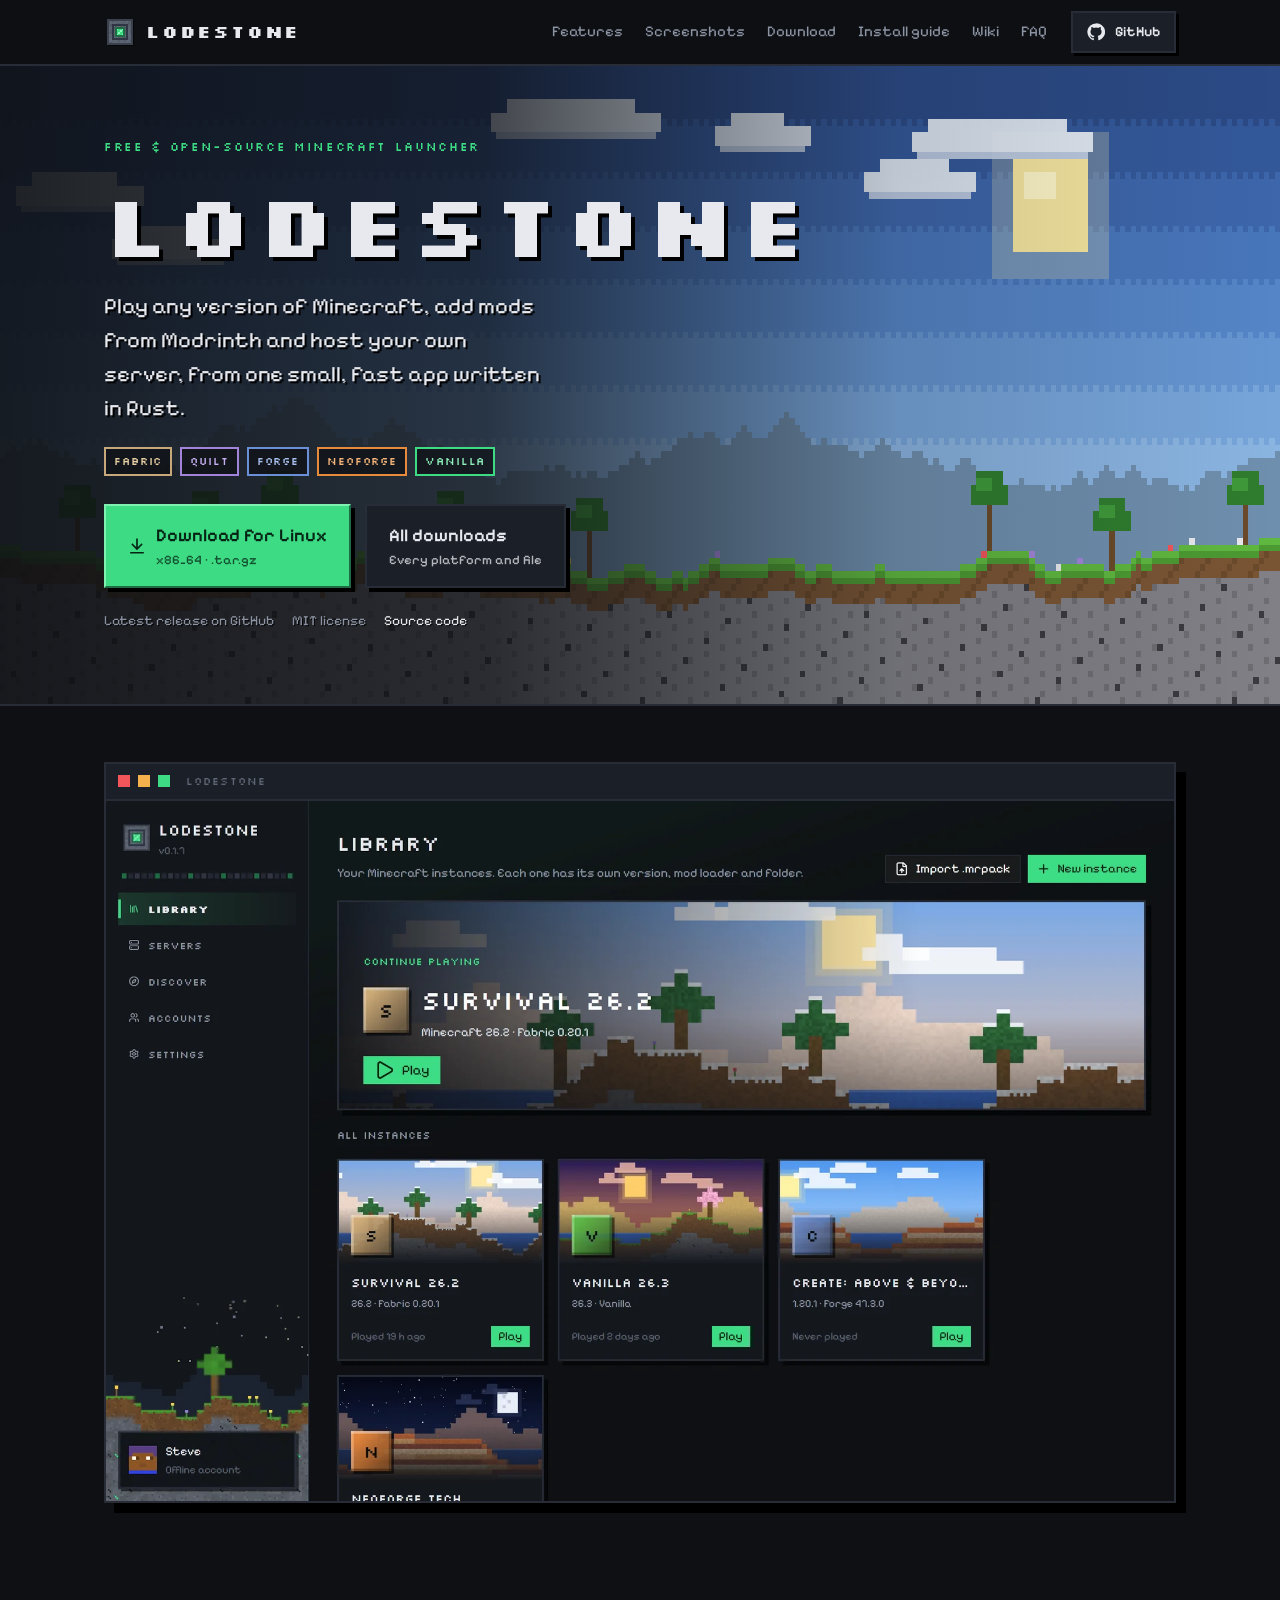
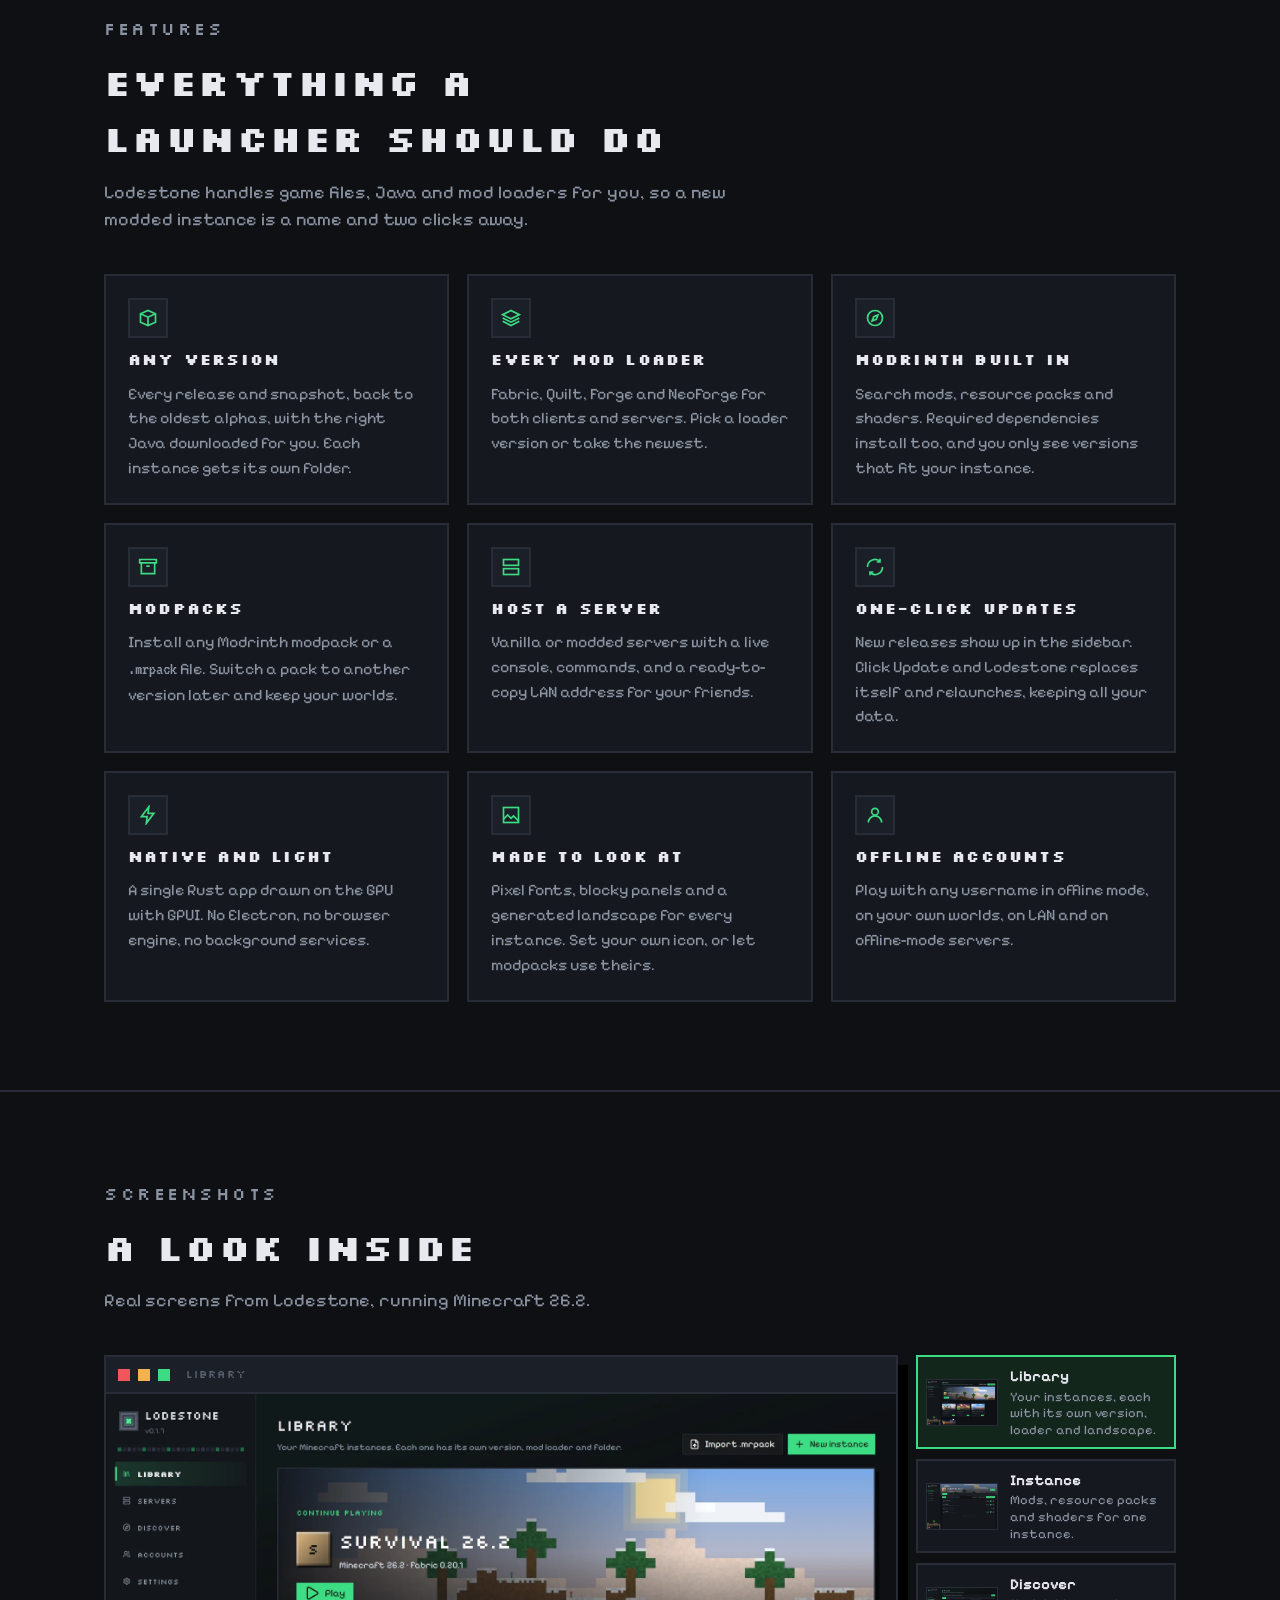
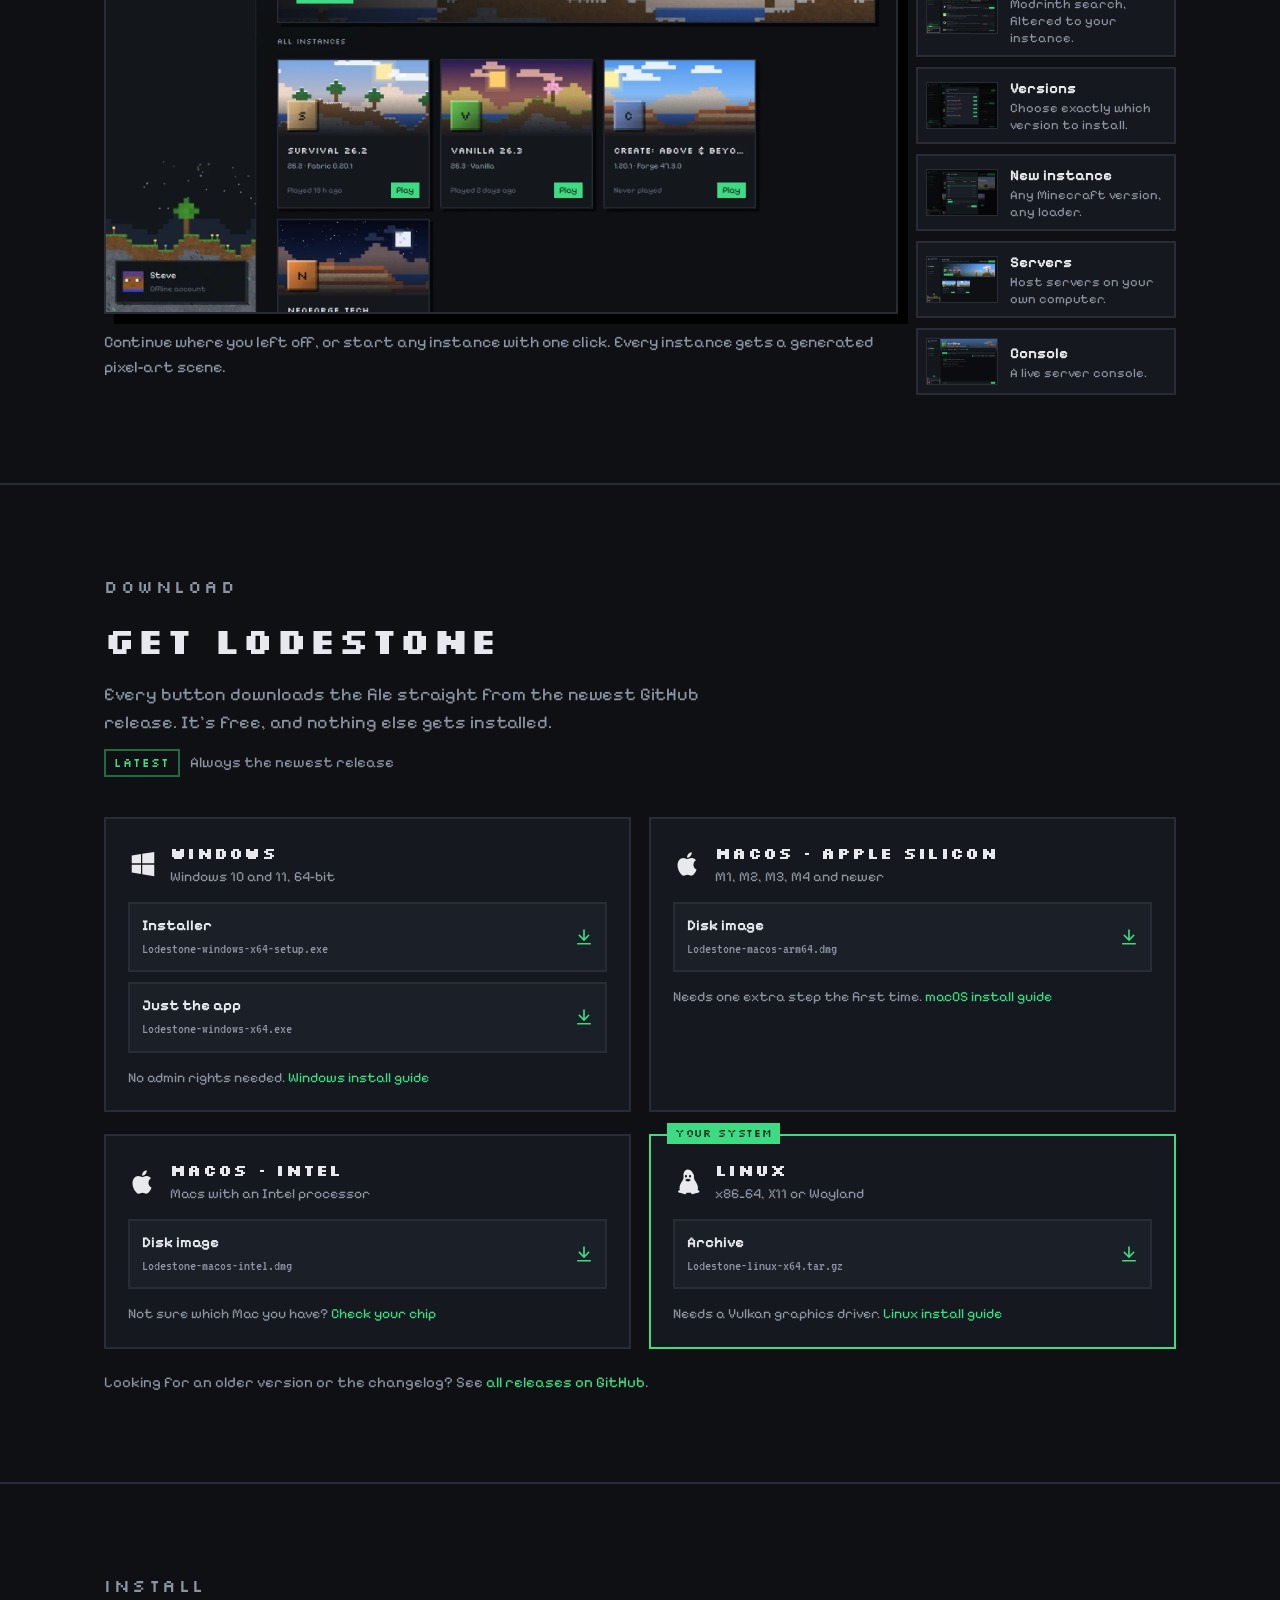
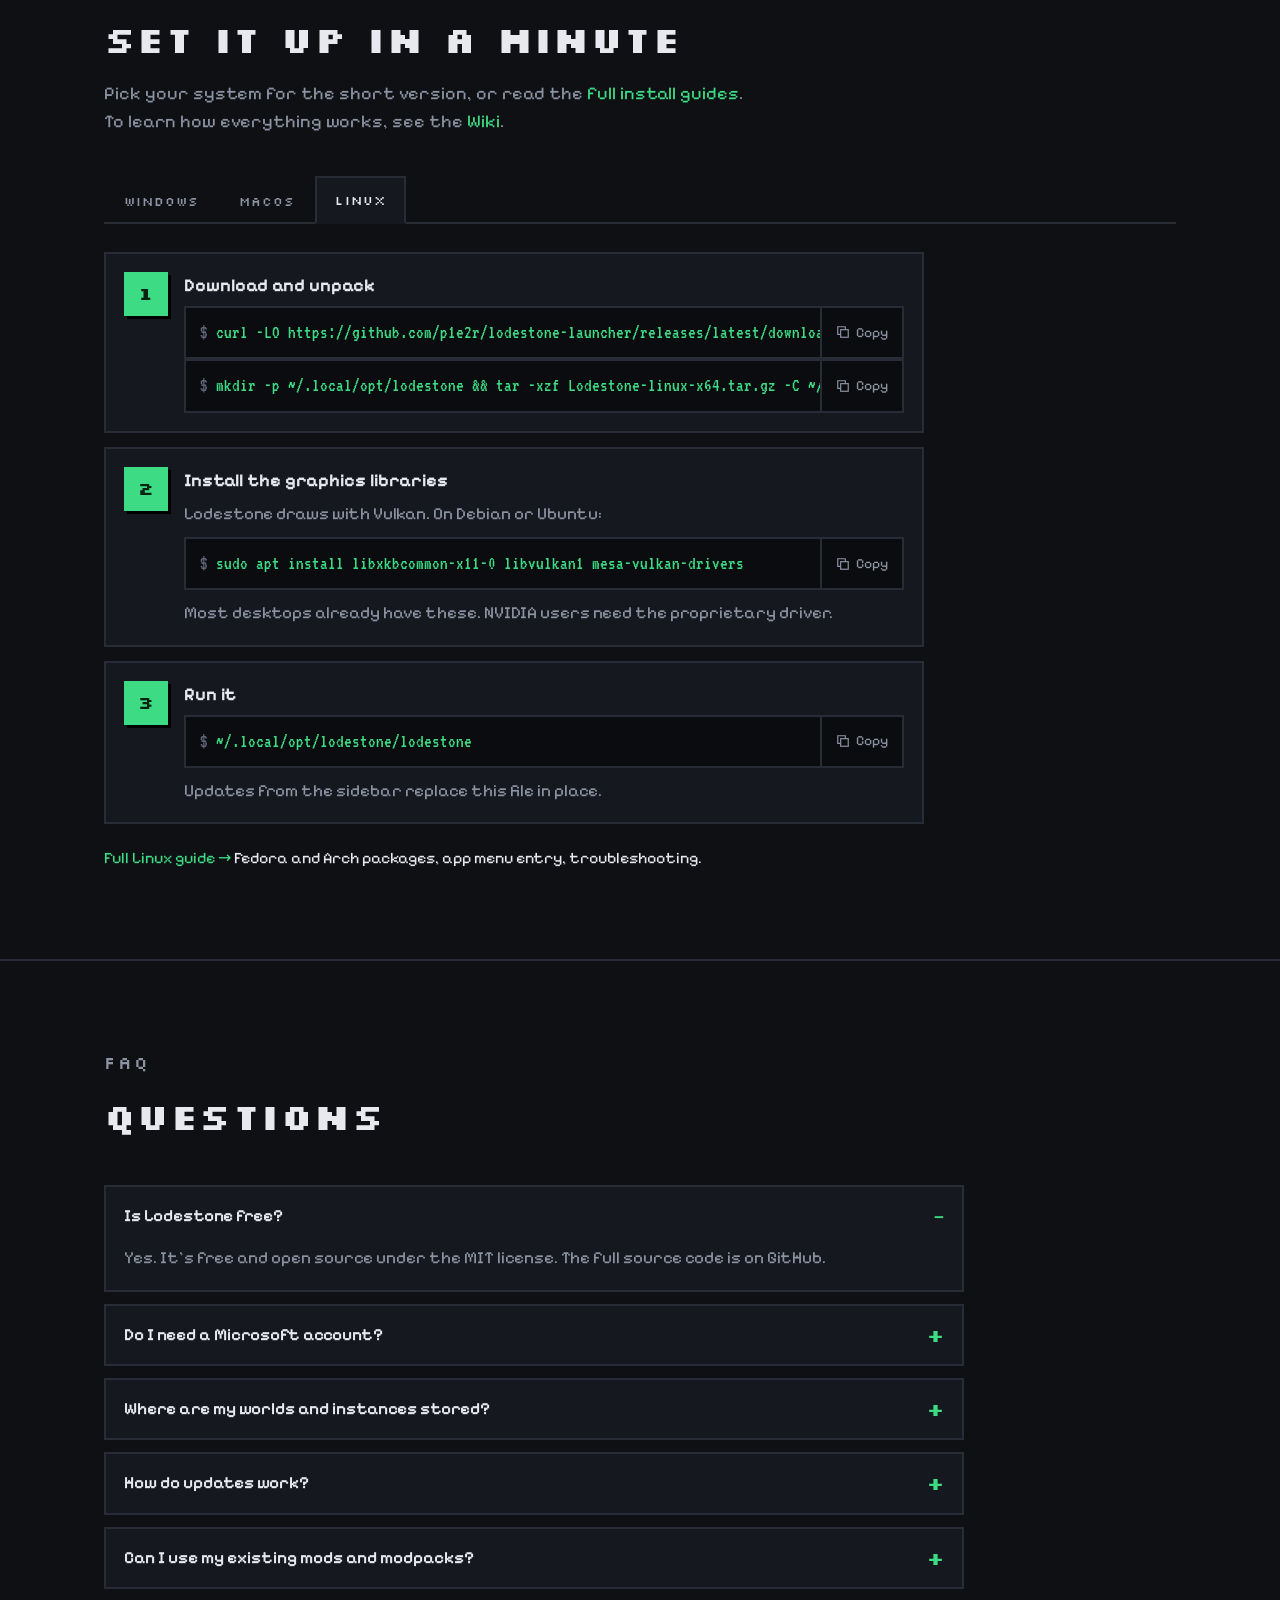
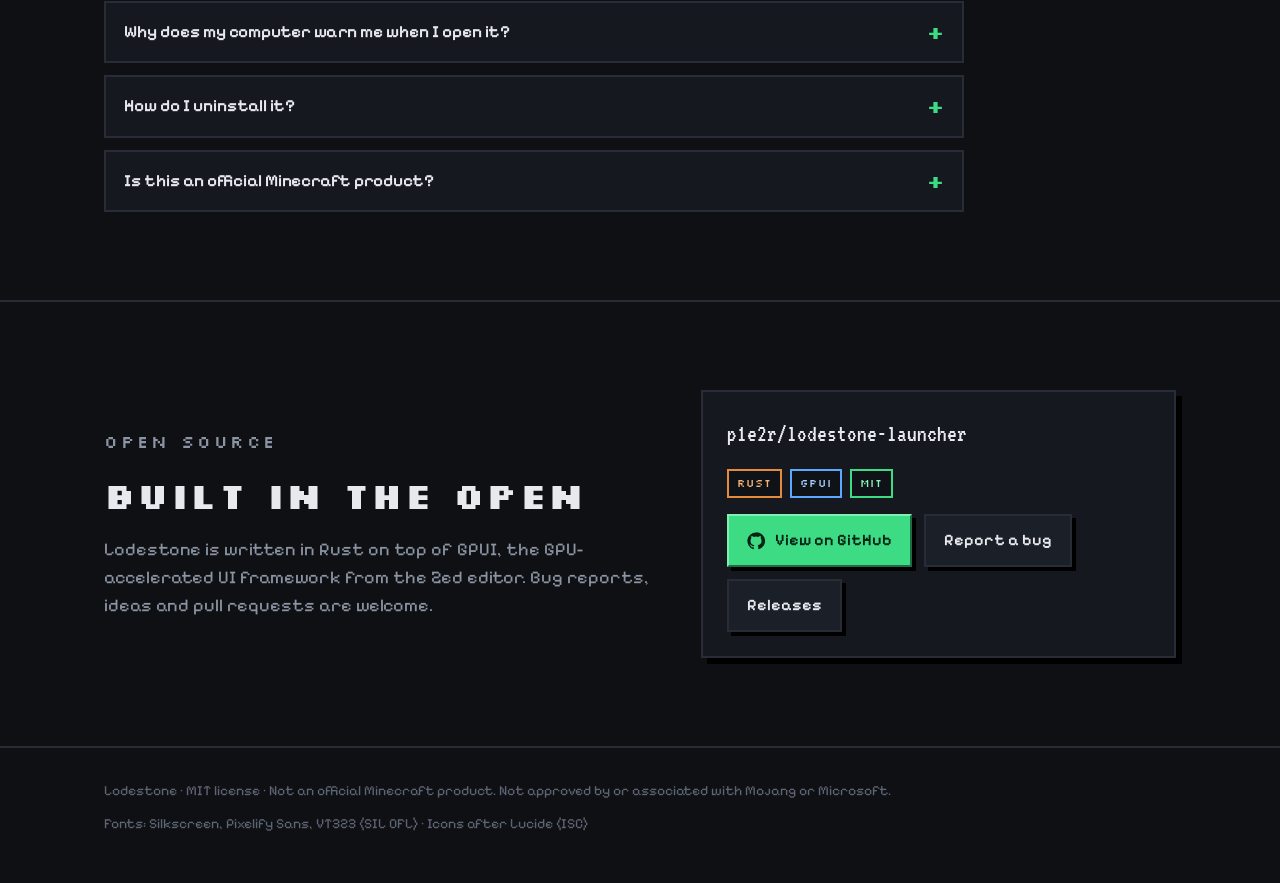
==== commit cfa3593b: "Website: install guides for Windows, macOS (arm64 + x86_64) and Linux, a Wiki, and top-bar links - i" ====
--- a/site/index.html
+++ b/site/index.html
@@ -14,210 +14,7 @@
 <meta name="theme-color" content="#0e1014">
 <link rel="icon" type="image/png" href="img/favicon.png">
 <link rel="apple-touch-icon" href="img/apple-touch-icon.png">
-<style>
-@font-face { font-family: "Silkscreen"; src: url("fonts/Silkscreen-Regular.ttf") format("truetype"); font-weight: 400; font-display: swap; }
-@font-face { font-family: "Silkscreen"; src: url("fonts/Silkscreen-Bold.ttf") format("truetype"); font-weight: 700; font-display: swap; }
-@font-face { font-family: "Pixelify Sans"; src: url("fonts/PixelifySans.ttf") format("truetype"); font-weight: 400 700; font-display: swap; }
-@font-face { font-family: "VT323"; src: url("fonts/VT323-Regular.ttf") format("truetype"); font-display: swap; }
-
-/* Lodestone's own palette: the launcher's dark panels and its green "play" accent.
-   Layout: a blocky landing page — pixel scene hero, then stacked full-width bands. */
-:root {
-  color-scheme: dark;
-  --bg: #0e1014;
-  --panel: #15181e;
-  --panel-2: #1b1f27;
-  --border: #272c37;
-  --text: #e7e9ee;
-  --muted: #8c94a3;
-  --faint: #5d6473;
-  --accent: #3ddc84;
-  --accent-dim: #1f6b44;
-  --accent-ink: #062414;
-  --warn: #f5b14c;
-  --info: #5aa9ff;
-  --display: "Silkscreen", "Courier New", monospace;
-  --body: "Pixelify Sans", ui-rounded, system-ui, sans-serif;
-  --mono: "VT323", ui-monospace, "SF Mono", Menlo, monospace;
-  --shadow: 6px 6px 0 #000;
-  --wrap: 1120px;
-}
-* { box-sizing: border-box; }
-html { scroll-behavior: smooth; }
-@media (prefers-reduced-motion: reduce) { html { scroll-behavior: auto; } *, *::before, *::after { transition: none !important; animation: none !important; } }
-body { margin: 0; background: var(--bg); color: var(--text); font-family: var(--body); font-size: 17px; line-height: 1.55; -webkit-font-smoothing: antialiased; }
-img { max-width: 100%; display: block; }
-a { color: var(--accent); text-decoration: none; }
-a:hover { text-decoration: underline; }
-:focus-visible { outline: 3px solid var(--accent); outline-offset: 3px; }
-h1, h2, h3 { font-family: var(--display); font-weight: 700; letter-spacing: 0.04em; text-wrap: balance; margin: 0; }
-h2 { font-size: clamp(26px, 3.4vw, 36px); text-transform: uppercase; }
-h3 { font-size: 15px; text-transform: uppercase; letter-spacing: 0.08em; }
-p { margin: 0; }
-code, kbd { font-family: var(--mono); font-size: 1.15em; }
-.wrap { max-width: var(--wrap); margin: 0 auto; padding: 0 24px; }
-.muted { color: var(--muted); }
-.eyebrow { font-family: var(--display); font-size: 12px; letter-spacing: 0.14em; text-transform: uppercase; color: var(--accent); }
-.skip { position: absolute; left: -9999px; top: 8px; background: var(--accent); color: var(--accent-ink); padding: 8px 12px; z-index: 100; }
-.skip:focus { left: 8px; }
-
-/* ---------- buttons ---------- */
-.btn { display: inline-flex; align-items: center; gap: 10px; font-family: var(--body); font-size: 16px; font-weight: 600; padding: 12px 18px; border: 2px solid var(--border); background: var(--panel-2); color: var(--text); cursor: pointer; box-shadow: 4px 4px 0 #000; transition: transform .08s, box-shadow .08s; text-decoration: none; }
-.btn:hover { text-decoration: none; transform: translate(-1px, -1px); box-shadow: 5px 5px 0 #000; }
-.btn:active { transform: translate(3px, 3px); box-shadow: 1px 1px 0 #000; }
-.btn svg { width: 18px; height: 18px; flex: none; }
-.btn-primary { background: var(--accent); border-color: #7ef0b0 var(--accent-dim) var(--accent-dim) #7ef0b0; color: var(--accent-ink); }
-.btn-big { padding: 16px 22px; font-size: 18px; }
-.btn-big .sub { display: block; font-size: 13px; font-weight: 500; opacity: .75; }
-.btn-small { padding: 7px 12px; font-size: 14px; box-shadow: 3px 3px 0 #000; }
-
-/* ---------- nav ---------- */
-.nav { position: sticky; top: 0; z-index: 50; background: rgba(14,16,20,.92); backdrop-filter: blur(8px); border-bottom: 2px solid var(--border); }
-.nav .wrap { display: flex; align-items: center; gap: 24px; height: 64px; }
-.brand { display: flex; align-items: center; gap: 10px; color: var(--text); font-family: var(--display); font-weight: 700; font-size: 18px; letter-spacing: .1em; }
-.brand:hover { text-decoration: none; }
-.brand img { width: 32px; height: 32px; image-rendering: pixelated; }
-.nav-links { display: flex; gap: 22px; margin-left: auto; font-size: 15px; }
-.nav-links a { color: var(--muted); }
-.nav-links a:hover { color: var(--text); text-decoration: none; }
-.nav .btn { padding: 8px 14px; font-size: 14px; box-shadow: 3px 3px 0 #000; }
-@media (max-width: 820px) { .nav-links { display: none; } .nav .btn-gh { margin-left: auto; } }
-
-/* ---------- hero ---------- */
-.hero { position: relative; overflow: hidden; border-bottom: 2px solid var(--border); }
-#scene { position: absolute; inset: 0; width: 100%; height: 100%; image-rendering: pixelated; }
-.hero::after { content: ""; position: absolute; inset: 0; background: linear-gradient(90deg, rgba(14,16,20,.92) 0%, rgba(14,16,20,.75) 38%, rgba(14,16,20,.15) 70%, rgba(14,16,20,0) 100%); pointer-events: none; }
-.hero .wrap { position: relative; z-index: 1; padding-top: 72px; padding-bottom: 72px; display: grid; gap: 22px; }
-.hero h1 { font-size: clamp(36px, 8vw, 88px); line-height: 1; letter-spacing: .06em; text-shadow: 4px 4px 0 #000; }
-.hero .lede { font-size: clamp(18px, 2.1vw, 22px); max-width: 34ch; text-shadow: 2px 2px 0 #000; }
-.hero-actions { display: flex; flex-wrap: wrap; gap: 14px; align-items: stretch; margin-top: 6px; }
-.hero-meta { display: flex; flex-wrap: wrap; gap: 8px 18px; font-size: 14px; color: var(--muted); text-shadow: 1px 1px 0 #000; }
-.hero-meta a { color: var(--text); }
-.chips { display: flex; flex-wrap: wrap; gap: 8px; }
-.chip { font-family: var(--display); font-size: 11px; letter-spacing: .08em; text-transform: uppercase; padding: 4px 8px; border: 2px solid; background: rgba(14,16,20,.7); }
-
-/* ---------- showcase ---------- */
-.showcase { padding: 56px 0 24px; }
-.window { border: 2px solid var(--border); background: var(--panel); box-shadow: 10px 10px 0 #000; }
-.window-bar { display: flex; align-items: center; gap: 8px; padding: 9px 12px; border-bottom: 2px solid var(--border); background: var(--panel-2); }
-.window-bar i { width: 12px; height: 12px; display: block; background: var(--border); }
-.window-bar i:nth-child(1) { background: #f2555a; } .window-bar i:nth-child(2) { background: #f5b14c; } .window-bar i:nth-child(3) { background: #3ddc84; }
-.window-bar span { margin-left: 8px; font-family: var(--display); font-size: 11px; color: var(--faint); letter-spacing: .1em; }
-.window img { width: 100%; height: auto; aspect-ratio: 1830 / 1200; }
-
-/* ---------- sections ---------- */
-section { scroll-margin-top: 72px; }
-.band { padding: 88px 0; }
-.band + .band { border-top: 2px solid var(--border); }
-.head { display: grid; gap: 12px; margin-bottom: 40px; max-width: 64ch; }
-.head p { color: var(--muted); font-size: 18px; }
-
-.features { display: grid; grid-template-columns: repeat(3, 1fr); gap: 18px; }
-@media (max-width: 900px) { .features { grid-template-columns: repeat(2, 1fr); } }
-@media (max-width: 560px) { .features { grid-template-columns: 1fr; } }
-.feature { background: var(--panel); border: 2px solid var(--border); padding: 22px; display: grid; gap: 10px; align-content: start; }
-.feature .ico { width: 40px; height: 40px; display: grid; place-items: center; background: var(--panel-2); border: 2px solid var(--border); color: var(--accent); }
-.feature .ico svg { width: 20px; height: 20px; }
-.feature p { color: var(--muted); font-size: 16px; }
-
-.loaders { display: flex; flex-wrap: wrap; gap: 10px; margin-top: 26px; }
-.loader { display: flex; align-items: center; gap: 8px; padding: 8px 12px; background: var(--panel); border: 2px solid var(--border); font-size: 15px; }
-.loader b { width: 10px; height: 10px; display: block; }
-
-/* gallery */
-.gallery { display: grid; grid-template-columns: 1fr 260px; gap: 18px; align-items: start; }
-.thumbs { display: grid; gap: 10px; }
-.thumb { all: unset; cursor: pointer; display: grid; grid-template-columns: 72px 1fr; gap: 12px; align-items: center; padding: 8px; border: 2px solid var(--border); background: var(--panel); }
-.thumb img { width: 72px; height: 47px; object-fit: cover; object-position: left top; border: 1px solid var(--border); }
-.thumb strong { display: block; font-size: 15px; }
-.thumb small { color: var(--muted); font-size: 13px; line-height: 1.3; display: block; }
-.thumb[aria-selected="true"] { border-color: var(--accent); background: #13261c; }
-.thumb:focus-visible { outline: 3px solid var(--accent); outline-offset: 2px; }
-.caption { margin-top: 16px; color: var(--muted); font-size: 16px; }
-@media (max-width: 900px) { .gallery { grid-template-columns: 1fr; } .thumbs { grid-template-columns: repeat(auto-fill, minmax(200px, 1fr)); } }
-
-/* downloads */
-.latest { display: inline-flex; flex-wrap: wrap; align-items: center; gap: 10px; font-size: 15px; color: var(--muted); }
-.latest .tag { font-family: var(--display); font-size: 12px; padding: 3px 8px; border: 2px solid var(--accent-dim); color: var(--accent); letter-spacing: .08em; }
-.downloads { display: grid; grid-template-columns: repeat(2, 1fr); gap: 22px 18px; }
-@media (max-width: 760px) { .downloads { grid-template-columns: 1fr; } }
-.dl { background: var(--panel); border: 2px solid var(--border); padding: 22px; display: grid; gap: 14px; align-content: start; position: relative; }
-.dl.mine { border-color: var(--accent); }
-.dl.mine::before { content: "Your system"; position: absolute; top: -13px; left: 16px; background: var(--accent); color: var(--accent-ink); font-family: var(--display); font-size: 11px; padding: 2px 8px; letter-spacing: .06em; }
-.dl-top { display: flex; align-items: center; gap: 12px; }
-.dl-top svg { width: 30px; height: 30px; color: var(--text); flex: none; }
-.dl-top h3 { font-size: 16px; }
-.dl-top .muted { font-size: 14px; }
-.dl-files { display: grid; gap: 10px; }
-.dl-file { display: flex; align-items: center; justify-content: space-between; gap: 10px; padding: 10px 12px; border: 2px solid var(--border); background: var(--panel-2); color: var(--text); }
-.dl-file:hover { border-color: var(--accent); text-decoration: none; }
-.dl-file .n { display: grid; }
-.dl-file .n strong { font-size: 15px; }
-.dl-file .n code { font-size: 15px; color: var(--muted); word-break: break-all; }
-.dl-file .size { font-family: var(--mono); font-size: 18px; color: var(--faint); white-space: nowrap; font-variant-numeric: tabular-nums; }
-.dl-file svg { width: 18px; height: 18px; color: var(--accent); flex: none; }
-.dl-note { font-size: 14px; color: var(--muted); }
-.all-releases { margin-top: 22px; font-size: 15px; color: var(--muted); }
-
-/* install tabs */
-.tabs { display: flex; flex-wrap: wrap; gap: 0; border-bottom: 2px solid var(--border); margin-bottom: 28px; }
-.tab { all: unset; cursor: pointer; padding: 12px 18px; font-family: var(--display); font-size: 13px; letter-spacing: .08em; text-transform: uppercase; color: var(--muted); border: 2px solid transparent; border-bottom: none; margin-bottom: -2px; }
-.tab[aria-selected="true"] { color: var(--text); background: var(--panel); border-color: var(--border); border-bottom: 2px solid var(--panel); }
-.tab:focus-visible { outline: 3px solid var(--accent); outline-offset: -3px; }
-.steps { list-style: none; margin: 0; padding: 0; display: grid; gap: 14px; counter-reset: step; max-width: 820px; }
-.steps > li { counter-increment: step; display: grid; grid-template-columns: 44px 1fr; gap: 16px; background: var(--panel); border: 2px solid var(--border); padding: 18px; }
-.steps > li::before { content: counter(step); width: 44px; height: 44px; display: grid; place-items: center; background: var(--accent); color: var(--accent-ink); font-family: var(--display); font-weight: 700; font-size: 18px; box-shadow: 3px 3px 0 #000; }
-.steps h3 { font-family: var(--body); font-size: 18px; text-transform: none; letter-spacing: 0; margin-bottom: 6px; }
-.steps p { color: var(--muted); }
-.steps p + p, .steps p + .cmd, .steps .cmd + p { margin-top: 10px; }
-.cmd { display: flex; align-items: stretch; border: 2px solid var(--border); background: #0a0c0f; max-width: 100%; }
-.cmd code { flex: 1; min-width: 0; padding: 10px 14px; color: var(--accent); font-size: 19px; overflow-x: auto; white-space: nowrap; }
-.cmd code::before { content: "$ "; color: var(--faint); }
-.cmd button { all: unset; cursor: pointer; padding: 0 14px; border-left: 2px solid var(--border); font-size: 14px; color: var(--muted); display: flex; align-items: center; gap: 6px; }
-.cmd button:hover { color: var(--text); background: var(--panel-2); }
-.cmd button:focus-visible { outline: 3px solid var(--accent); outline-offset: -3px; }
-.callout { margin-top: 22px; max-width: 820px; border: 2px solid #5b4520; background: #1d1810; padding: 14px 16px; font-size: 15px; color: #e8d3ad; }
-.callout strong { color: var(--warn); }
-[hidden] { display: none !important; }
-
-/* faq */
-.faq { display: grid; gap: 12px; max-width: 860px; }
-.faq details { background: var(--panel); border: 2px solid var(--border); }
-.faq summary { cursor: pointer; padding: 16px 18px; font-weight: 600; font-size: 17px; list-style: none; display: flex; justify-content: space-between; gap: 12px; }
-.faq summary::-webkit-details-marker { display: none; }
-.faq summary::after { content: "+"; font-family: var(--display); color: var(--accent); }
-.faq details[open] summary::after { content: "−"; }
-.faq details > div { padding: 0 18px 18px; color: var(--muted); display: grid; gap: 10px; }
-.faq code { color: var(--text); }
-
-/* github band */
-.gh { display: grid; grid-template-columns: 1.2fr 1fr; gap: 28px; align-items: center; }
-.gh-card { background: var(--panel); border: 2px solid var(--border); padding: 24px; display: grid; gap: 16px; box-shadow: var(--shadow); }
-.gh-card .repo { font-family: var(--mono); font-size: 24px; }
-.gh-links { display: flex; flex-wrap: wrap; gap: 12px; }
-.stack { display: flex; flex-wrap: wrap; gap: 8px; }
-@media (max-width: 820px) { .gh { grid-template-columns: 1fr; } }
-
-/* footer */
-footer { border-top: 2px solid var(--border); padding: 32px 0 48px; font-size: 14px; color: var(--faint); }
-footer .wrap { display: flex; flex-wrap: wrap; gap: 12px 28px; justify-content: space-between; }
-footer a { color: var(--muted); }
-
-/* lightbox */
-.lightbox { position: fixed; inset: 0; z-index: 90; background: rgba(0,0,0,.86); display: grid; place-items: center; padding: 24px; }
-.lightbox img { max-height: 92vh; width: auto; border: 2px solid var(--border); box-shadow: var(--shadow); }
-.lightbox button { position: absolute; top: 16px; right: 16px; }
-.zoom { cursor: zoom-in; }
-
-@media (max-width: 520px) {
-  .wrap { padding: 0 16px; }
-  .band { padding: 64px 0; }
-  .hero .wrap { padding-top: 48px; padding-bottom: 48px; }
-  .hero::after { background: rgba(14,16,20,.72); }
-  .steps > li { grid-template-columns: 1fr; }
-  .btn-big { width: 100%; justify-content: center; }
-}
-</style>
+<link rel="stylesheet" href="style.css">
 </head>
 <body>
 <a class="skip" href="#main">Skip to content</a>
@@ -250,10 +47,11 @@
       <a href="#features">Features</a>
       <a href="#screenshots">Screenshots</a>
       <a href="#download">Download</a>
-      <a href="#install">Install</a>
+      <a class="keep" href="install/">Install guide</a>
+      <a class="keep" href="wiki/">Wiki</a>
       <a href="#faq">FAQ</a>
     </nav>
-    <a class="btn btn-gh" href="https://github.com/p1e2r/lodestone-launcher"><svg><use href="#i-github"/></svg>GitHub</a>
+    <a class="btn btn-gh" href="https://github.com/p1e2r/lodestone-launcher"><svg><use href="#i-github"/></svg><span class="lbl">GitHub</span></a>
   </div>
 </header>
 
@@ -353,7 +151,7 @@
             <a class="dl-file" data-asset="Lodestone-windows-x64.exe" href="https://github.com/p1e2r/lodestone-launcher/releases/latest/download/Lodestone-windows-x64.exe">
               <span class="n"><strong>Just the app</strong><code>Lodestone-windows-x64.exe</code></span><span class="size"></span><svg><use href="#i-download"/></svg></a>
           </div>
-          <p class="dl-note">No admin rights needed. Adds a Start Menu entry and an uninstaller.</p>
+          <p class="dl-note">No admin rights needed. <a href="install/windows.html">Windows install guide</a></p>
         </div>
         <div class="dl" data-os="mac-arm">
           <div class="dl-top"><svg><use href="#i-apple"/></svg><div><h3>macOS · Apple Silicon</h3><p class="muted">M1, M2, M3, M4 and newer</p></div></div>
@@ -361,7 +159,7 @@
             <a class="dl-file" data-asset="Lodestone-macos-arm64.dmg" href="https://github.com/p1e2r/lodestone-launcher/releases/latest/download/Lodestone-macos-arm64.dmg">
               <span class="n"><strong>Disk image</strong><code>Lodestone-macos-arm64.dmg</code></span><span class="size"></span><svg><use href="#i-download"/></svg></a>
           </div>
-          <p class="dl-note">Needs one extra step the first time. See <a href="#install" data-install="mac">Install on macOS</a>.</p>
+          <p class="dl-note">Needs one extra step the first time. <a href="install/macos.html">macOS install guide</a></p>
         </div>
         <div class="dl" data-os="mac-intel">
           <div class="dl-top"><svg><use href="#i-apple"/></svg><div><h3>macOS · Intel</h3><p class="muted">Macs with an Intel processor</p></div></div>
@@ -369,7 +167,7 @@
             <a class="dl-file" data-asset="Lodestone-macos-intel.dmg" href="https://github.com/p1e2r/lodestone-launcher/releases/latest/download/Lodestone-macos-intel.dmg">
               <span class="n"><strong>Disk image</strong><code>Lodestone-macos-intel.dmg</code></span><span class="size"></span><svg><use href="#i-download"/></svg></a>
           </div>
-          <p class="dl-note">Not sure which Mac you have? Apple menu → About This Mac → Chip.</p>
+          <p class="dl-note">Not sure which Mac you have? <a href="install/macos.html#chip">Check your chip</a></p>
         </div>
         <div class="dl" data-os="linux">
           <div class="dl-top"><svg><use href="#i-linux"/></svg><div><h3>Linux</h3><p class="muted">x86_64, X11 or Wayland</p></div></div>
@@ -377,7 +175,7 @@
             <a class="dl-file" data-asset="Lodestone-linux-x64.tar.gz" href="https://github.com/p1e2r/lodestone-launcher/releases/latest/download/Lodestone-linux-x64.tar.gz">
               <span class="n"><strong>Archive</strong><code>Lodestone-linux-x64.tar.gz</code></span><span class="size"></span><svg><use href="#i-download"/></svg></a>
           </div>
-          <p class="dl-note">Needs a Vulkan-capable graphics driver.</p>
+          <p class="dl-note">Needs a Vulkan graphics driver. <a href="install/linux.html">Linux install guide</a></p>
         </div>
       </div>
       <p class="all-releases">Looking for an older version or the changelog? See <a href="https://github.com/p1e2r/lodestone-launcher/releases">all releases on GitHub</a>.</p>
@@ -389,7 +187,7 @@
       <div class="head">
         <p class="eyebrow">Install</p>
         <h2>Set it up in a minute</h2>
-        <p>Pick your system. Your instances, worlds and accounts stay put when Lodestone updates itself.</p>
+        <p>Pick your system for the short version, or read the <a href="install/">full install guides</a>. To learn how everything works, see the <a href="wiki/">Wiki</a>.</p>
       </div>
       <div class="tabs" role="tablist" aria-label="Operating system">
         <button class="tab" role="tab" id="tab-win" aria-controls="pane-win" aria-selected="true" data-os="win">Windows</button>
@@ -404,6 +202,7 @@
           <li><div><h3>Finish the installer</h3><p>It installs for your user only, in <code>%LOCALAPPDATA%\Programs\Lodestone</code>, so no admin prompt appears. Find Lodestone in the Start Menu afterwards.</p></div></li>
           <li><div><h3>Make an instance and play</h3><p>Add an offline account with any username, click <strong>New instance</strong>, choose a version and loader, then press <strong>Play</strong>.</p></div></li>
         </ol>
+        <p class="install-more"><a href="install/windows.html">Full Windows guide →</a> Updating, uninstalling and troubleshooting.</p>
         <p class="callout"><strong>Prefer no installer?</strong> Download <code>Lodestone-windows-x64.exe</code> instead and run it from anywhere. It copies itself to the same programs folder and adds the Start Menu entry for you. Uninstall from Settings → Apps.</p>
       </div>
 
@@ -416,6 +215,7 @@
             <p>No Terminal? Try to open Lodestone, then go to System Settings → Privacy &amp; Security, scroll down and click <strong>Open Anyway</strong>.</p></div></li>
           <li><div><h3>Open Lodestone and play</h3><p>Launch it from Applications or Spotlight. Add an offline account, make an instance, and press <strong>Play</strong>.</p></div></li>
         </ol>
+        <p class="install-more"><a href="install/macos.html">Full macOS guide →</a> Apple Silicon and Intel, no-Terminal option, troubleshooting.</p>
         <p class="callout"><strong>Opened it straight from Downloads?</strong> Lodestone moves itself to <code>~/Applications</code> and relaunches, so Spotlight and Launchpad can find it.</p>
       </div>
 
@@ -431,6 +231,7 @@
             <div class="cmd"><code id="cmd-run">~/.local/opt/lodestone/lodestone</code><button type="button" data-copy="cmd-run"><svg width="14" height="14"><use href="#i-copy"/></svg><span>Copy</span></button></div>
             <p>Updates from the sidebar replace this file in place.</p></div></li>
         </ol>
+        <p class="install-more"><a href="install/linux.html">Full Linux guide →</a> Fedora and Arch packages, app menu entry, troubleshooting.</p>
       </div>
     </div>
   </section>
--- a/site/style.css
+++ b/site/style.css
@@ -0,0 +1,262 @@
+@font-face { font-family: "Silkscreen"; src: url("fonts/Silkscreen-Regular.ttf") format("truetype"); font-weight: 400; font-display: swap; }
+@font-face { font-family: "Silkscreen"; src: url("fonts/Silkscreen-Bold.ttf") format("truetype"); font-weight: 700; font-display: swap; }
+@font-face { font-family: "Pixelify Sans"; src: url("fonts/PixelifySans.ttf") format("truetype"); font-weight: 400 700; font-display: swap; }
+@font-face { font-family: "VT323"; src: url("fonts/VT323-Regular.ttf") format("truetype"); font-display: swap; }
+
+/* Lodestone's own palette: the launcher's dark panels and its green "play" accent.
+   Layout: a blocky landing page — pixel scene hero, then stacked full-width bands. */
+:root {
+  color-scheme: dark;
+  --bg: #0e1014;
+  --panel: #15181e;
+  --panel-2: #1b1f27;
+  --border: #272c37;
+  --text: #e7e9ee;
+  --muted: #8c94a3;
+  --faint: #5d6473;
+  --accent: #3ddc84;
+  --accent-dim: #1f6b44;
+  --accent-ink: #062414;
+  --warn: #f5b14c;
+  --info: #5aa9ff;
+  --display: "Silkscreen", "Courier New", monospace;
+  --body: "Pixelify Sans", ui-rounded, system-ui, sans-serif;
+  --mono: "VT323", ui-monospace, "SF Mono", Menlo, monospace;
+  --shadow: 6px 6px 0 #000;
+  --wrap: 1120px;
+}
+* { box-sizing: border-box; }
+html { scroll-behavior: smooth; }
+@media (prefers-reduced-motion: reduce) { html { scroll-behavior: auto; } *, *::before, *::after { transition: none !important; animation: none !important; } }
+body { margin: 0; background: var(--bg); color: var(--text); font-family: var(--body); font-size: 17px; line-height: 1.55; -webkit-font-smoothing: antialiased; }
+img { max-width: 100%; display: block; }
+a { color: var(--accent); text-decoration: none; }
+a:hover { text-decoration: underline; }
+:focus-visible { outline: 3px solid var(--accent); outline-offset: 3px; }
+h1, h2, h3 { font-family: var(--display); font-weight: 700; letter-spacing: 0.04em; text-wrap: balance; margin: 0; }
+h2 { font-size: clamp(26px, 3.4vw, 36px); text-transform: uppercase; }
+h3 { font-size: 15px; text-transform: uppercase; letter-spacing: 0.08em; }
+p { margin: 0; }
+code, kbd { font-family: var(--mono); font-size: 1.15em; }
+.wrap { max-width: var(--wrap); margin: 0 auto; padding: 0 24px; }
+.muted { color: var(--muted); }
+.eyebrow { font-family: var(--display); font-size: 12px; letter-spacing: 0.14em; text-transform: uppercase; color: var(--accent); }
+.skip { position: absolute; left: -9999px; top: 8px; background: var(--accent); color: var(--accent-ink); padding: 8px 12px; z-index: 100; }
+.skip:focus { left: 8px; }
+
+/* ---------- buttons ---------- */
+.btn { display: inline-flex; align-items: center; gap: 10px; font-family: var(--body); font-size: 16px; font-weight: 600; padding: 12px 18px; border: 2px solid var(--border); background: var(--panel-2); color: var(--text); cursor: pointer; box-shadow: 4px 4px 0 #000; transition: transform .08s, box-shadow .08s; text-decoration: none; }
+.btn:hover { text-decoration: none; transform: translate(-1px, -1px); box-shadow: 5px 5px 0 #000; }
+.btn:active { transform: translate(3px, 3px); box-shadow: 1px 1px 0 #000; }
+.btn svg { width: 18px; height: 18px; flex: none; }
+.btn-primary { background: var(--accent); border-color: #7ef0b0 var(--accent-dim) var(--accent-dim) #7ef0b0; color: var(--accent-ink); }
+.btn-big { padding: 16px 22px; font-size: 18px; }
+.btn-big .sub { display: block; font-size: 13px; font-weight: 500; opacity: .75; }
+.btn-small { padding: 7px 12px; font-size: 14px; box-shadow: 3px 3px 0 #000; }
+
+/* ---------- nav ---------- */
+.nav { position: sticky; top: 0; z-index: 50; background: rgba(14,16,20,.92); backdrop-filter: blur(8px); border-bottom: 2px solid var(--border); }
+.nav .wrap { display: flex; align-items: center; gap: 24px; height: 64px; }
+.brand { display: flex; align-items: center; gap: 10px; color: var(--text); font-family: var(--display); font-weight: 700; font-size: 18px; letter-spacing: .1em; }
+.brand:hover { text-decoration: none; }
+.brand img { width: 32px; height: 32px; image-rendering: pixelated; }
+.nav-links { display: flex; gap: 22px; margin-left: auto; font-size: 15px; }
+.nav-links a { color: var(--muted); }
+.nav-links a:hover { color: var(--text); text-decoration: none; }
+.nav .btn { padding: 8px 14px; font-size: 14px; box-shadow: 3px 3px 0 #000; }
+@media (max-width: 960px) { .nav-links { gap: 16px; } .nav-links a:not(.keep) { display: none; } }
+@media (max-width: 560px) { .nav .wrap { gap: 14px; } .nav .btn-gh .lbl { display: none; } .nav .btn-gh { padding: 8px 10px; } .nav-links { font-size: 14px; } }
+@media (max-width: 400px) { .brand { font-size: 0; gap: 0; } }
+
+/* ---------- hero ---------- */
+.hero { position: relative; overflow: hidden; border-bottom: 2px solid var(--border); }
+#scene { position: absolute; inset: 0; width: 100%; height: 100%; image-rendering: pixelated; }
+.hero::after { content: ""; position: absolute; inset: 0; background: linear-gradient(90deg, rgba(14,16,20,.92) 0%, rgba(14,16,20,.75) 38%, rgba(14,16,20,.15) 70%, rgba(14,16,20,0) 100%); pointer-events: none; }
+.hero .wrap { position: relative; z-index: 1; padding-top: 72px; padding-bottom: 72px; display: grid; gap: 22px; }
+.hero h1 { font-size: clamp(36px, 8vw, 88px); line-height: 1; letter-spacing: .06em; text-shadow: 4px 4px 0 #000; }
+.hero .lede { font-size: clamp(18px, 2.1vw, 22px); max-width: 34ch; text-shadow: 2px 2px 0 #000; }
+.hero-actions { display: flex; flex-wrap: wrap; gap: 14px; align-items: stretch; margin-top: 6px; }
+.hero-meta { display: flex; flex-wrap: wrap; gap: 8px 18px; font-size: 14px; color: var(--muted); text-shadow: 1px 1px 0 #000; }
+.hero-meta a { color: var(--text); }
+.chips { display: flex; flex-wrap: wrap; gap: 8px; }
+.chip { font-family: var(--display); font-size: 11px; letter-spacing: .08em; text-transform: uppercase; padding: 4px 8px; border: 2px solid; background: rgba(14,16,20,.7); }
+
+/* ---------- showcase ---------- */
+.showcase { padding: 56px 0 24px; }
+.window { border: 2px solid var(--border); background: var(--panel); box-shadow: 10px 10px 0 #000; }
+.window-bar { display: flex; align-items: center; gap: 8px; padding: 9px 12px; border-bottom: 2px solid var(--border); background: var(--panel-2); }
+.window-bar i { width: 12px; height: 12px; display: block; background: var(--border); }
+.window-bar i:nth-child(1) { background: #f2555a; } .window-bar i:nth-child(2) { background: #f5b14c; } .window-bar i:nth-child(3) { background: #3ddc84; }
+.window-bar span { margin-left: 8px; font-family: var(--display); font-size: 11px; color: var(--faint); letter-spacing: .1em; }
+.window img { width: 100%; height: auto; aspect-ratio: 1830 / 1200; }
+
+/* ---------- sections ---------- */
+section { scroll-margin-top: 72px; }
+.band { padding: 88px 0; }
+.band + .band { border-top: 2px solid var(--border); }
+.head { display: grid; gap: 12px; margin-bottom: 40px; max-width: 64ch; }
+.head p { color: var(--muted); font-size: 18px; }
+
+.features { display: grid; grid-template-columns: repeat(3, 1fr); gap: 18px; }
+@media (max-width: 900px) { .features { grid-template-columns: repeat(2, 1fr); } }
+@media (max-width: 560px) { .features { grid-template-columns: 1fr; } }
+.feature { background: var(--panel); border: 2px solid var(--border); padding: 22px; display: grid; gap: 10px; align-content: start; }
+.feature .ico { width: 40px; height: 40px; display: grid; place-items: center; background: var(--panel-2); border: 2px solid var(--border); color: var(--accent); }
+.feature .ico svg { width: 20px; height: 20px; }
+.feature p { color: var(--muted); font-size: 16px; }
+
+.loaders { display: flex; flex-wrap: wrap; gap: 10px; margin-top: 26px; }
+.loader { display: flex; align-items: center; gap: 8px; padding: 8px 12px; background: var(--panel); border: 2px solid var(--border); font-size: 15px; }
+.loader b { width: 10px; height: 10px; display: block; }
+
+/* gallery */
+.gallery { display: grid; grid-template-columns: 1fr 260px; gap: 18px; align-items: start; }
+.thumbs { display: grid; gap: 10px; }
+.thumb { all: unset; cursor: pointer; display: grid; grid-template-columns: 72px 1fr; gap: 12px; align-items: center; padding: 8px; border: 2px solid var(--border); background: var(--panel); }
+.thumb img { width: 72px; height: 47px; object-fit: cover; object-position: left top; border: 1px solid var(--border); }
+.thumb strong { display: block; font-size: 15px; }
+.thumb small { color: var(--muted); font-size: 13px; line-height: 1.3; display: block; }
+.thumb[aria-selected="true"] { border-color: var(--accent); background: #13261c; }
+.thumb:focus-visible { outline: 3px solid var(--accent); outline-offset: 2px; }
+.caption { margin-top: 16px; color: var(--muted); font-size: 16px; }
+@media (max-width: 900px) { .gallery { grid-template-columns: 1fr; } .thumbs { grid-template-columns: repeat(auto-fill, minmax(200px, 1fr)); } }
+
+/* downloads */
+.latest { display: inline-flex; flex-wrap: wrap; align-items: center; gap: 10px; font-size: 15px; color: var(--muted); }
+.latest .tag { font-family: var(--display); font-size: 12px; padding: 3px 8px; border: 2px solid var(--accent-dim); color: var(--accent); letter-spacing: .08em; }
+.downloads { display: grid; grid-template-columns: repeat(2, 1fr); gap: 22px 18px; }
+@media (max-width: 760px) { .downloads { grid-template-columns: 1fr; } }
+.dl { background: var(--panel); border: 2px solid var(--border); padding: 22px; display: grid; gap: 14px; align-content: start; position: relative; }
+.dl.mine { border-color: var(--accent); }
+.dl.mine::before { content: "Your system"; position: absolute; top: -13px; left: 16px; background: var(--accent); color: var(--accent-ink); font-family: var(--display); font-size: 11px; padding: 2px 8px; letter-spacing: .06em; }
+.dl-top { display: flex; align-items: center; gap: 12px; }
+.dl-top svg { width: 30px; height: 30px; color: var(--text); flex: none; }
+.dl-top h3 { font-size: 16px; }
+.dl-top .muted { font-size: 14px; }
+.dl-files { display: grid; gap: 10px; }
+.dl-file { display: flex; align-items: center; justify-content: space-between; gap: 10px; padding: 10px 12px; border: 2px solid var(--border); background: var(--panel-2); color: var(--text); }
+.dl-file:hover { border-color: var(--accent); text-decoration: none; }
+.dl-file .n { display: grid; }
+.dl-file .n strong { font-size: 15px; }
+.dl-file .n code { font-size: 15px; color: var(--muted); word-break: break-all; }
+.dl-file .size { font-family: var(--mono); font-size: 18px; color: var(--faint); white-space: nowrap; font-variant-numeric: tabular-nums; }
+.dl-file svg { width: 18px; height: 18px; color: var(--accent); flex: none; }
+.dl-note { font-size: 14px; color: var(--muted); }
+.all-releases { margin-top: 22px; font-size: 15px; color: var(--muted); }
+
+/* install tabs */
+.tabs { display: flex; flex-wrap: wrap; gap: 0; border-bottom: 2px solid var(--border); margin-bottom: 28px; }
+.tab { all: unset; cursor: pointer; padding: 12px 18px; font-family: var(--display); font-size: 13px; letter-spacing: .08em; text-transform: uppercase; color: var(--muted); border: 2px solid transparent; border-bottom: none; margin-bottom: -2px; }
+.tab[aria-selected="true"] { color: var(--text); background: var(--panel); border-color: var(--border); border-bottom: 2px solid var(--panel); }
+.tab:focus-visible { outline: 3px solid var(--accent); outline-offset: -3px; }
+.steps { list-style: none; margin: 0; padding: 0; display: grid; gap: 14px; counter-reset: step; max-width: 820px; }
+.steps > li { counter-increment: step; display: grid; grid-template-columns: 44px 1fr; gap: 16px; background: var(--panel); border: 2px solid var(--border); padding: 18px; }
+.steps > li::before { content: counter(step); width: 44px; height: 44px; display: grid; place-items: center; background: var(--accent); color: var(--accent-ink); font-family: var(--display); font-weight: 700; font-size: 18px; box-shadow: 3px 3px 0 #000; }
+.steps h3 { font-family: var(--body); font-size: 18px; text-transform: none; letter-spacing: 0; margin-bottom: 6px; }
+.steps p { color: var(--muted); }
+.steps p + p, .steps p + .cmd, .steps .cmd + p { margin-top: 10px; }
+.cmd { display: flex; align-items: stretch; border: 2px solid var(--border); background: #0a0c0f; max-width: 100%; }
+.cmd code { flex: 1; min-width: 0; padding: 10px 14px; color: var(--accent); font-size: 19px; overflow-x: auto; white-space: nowrap; }
+.cmd code::before { content: "$ "; color: var(--faint); }
+.cmd button { all: unset; cursor: pointer; padding: 0 14px; border-left: 2px solid var(--border); font-size: 14px; color: var(--muted); display: flex; align-items: center; gap: 6px; }
+.cmd button:hover { color: var(--text); background: var(--panel-2); }
+.cmd button:focus-visible { outline: 3px solid var(--accent); outline-offset: -3px; }
+.callout { margin-top: 22px; max-width: 820px; border: 2px solid #5b4520; background: #1d1810; padding: 14px 16px; font-size: 15px; color: #e8d3ad; }
+.callout strong { color: var(--warn); }
+[hidden] { display: none !important; }
+
+/* faq */
+.faq { display: grid; gap: 12px; max-width: 860px; }
+.faq details { background: var(--panel); border: 2px solid var(--border); }
+.faq summary { cursor: pointer; padding: 16px 18px; font-weight: 600; font-size: 17px; list-style: none; display: flex; justify-content: space-between; gap: 12px; }
+.faq summary::-webkit-details-marker { display: none; }
+.faq summary::after { content: "+"; font-family: var(--display); color: var(--accent); }
+.faq details[open] summary::after { content: "−"; }
+.faq details > div { padding: 0 18px 18px; color: var(--muted); display: grid; gap: 10px; }
+.faq code { color: var(--text); }
+
+/* github band */
+.gh { display: grid; grid-template-columns: 1.2fr 1fr; gap: 28px; align-items: center; }
+.gh-card { background: var(--panel); border: 2px solid var(--border); padding: 24px; display: grid; gap: 16px; box-shadow: var(--shadow); }
+.gh-card .repo { font-family: var(--mono); font-size: 24px; }
+.gh-links { display: flex; flex-wrap: wrap; gap: 12px; }
+.stack { display: flex; flex-wrap: wrap; gap: 8px; }
+@media (max-width: 820px) { .gh { grid-template-columns: 1fr; } }
+
+/* footer */
+footer { border-top: 2px solid var(--border); padding: 32px 0 48px; font-size: 14px; color: var(--faint); }
+footer .wrap { display: flex; flex-wrap: wrap; gap: 12px 28px; justify-content: space-between; }
+footer a { color: var(--muted); }
+
+/* lightbox */
+.lightbox { position: fixed; inset: 0; z-index: 90; background: rgba(0,0,0,.86); display: grid; place-items: center; padding: 24px; }
+.lightbox img { max-height: 92vh; width: auto; border: 2px solid var(--border); box-shadow: var(--shadow); }
+.lightbox button { position: absolute; top: 16px; right: 16px; }
+.zoom { cursor: zoom-in; }
+
+@media (max-width: 520px) {
+  .wrap { padding: 0 16px; }
+  .band { padding: 64px 0; }
+  .hero .wrap { padding-top: 48px; padding-bottom: 48px; }
+  .hero::after { background: rgba(14,16,20,.72); }
+  .steps > li { grid-template-columns: 1fr; }
+  .btn-big { width: 100%; justify-content: center; }
+}
+
+/* ---------- install guides ---------- */
+.page-head { border-bottom: 2px solid var(--border); background: linear-gradient(180deg, #121821 0%, var(--bg) 100%); }
+.page-head .wrap { padding-top: 48px; padding-bottom: 40px; display: grid; gap: 14px; }
+.crumbs { font-size: 14px; color: var(--muted); display: flex; gap: 8px; flex-wrap: wrap; }
+.crumbs a { color: var(--muted); }
+.crumbs span[aria-current] { color: var(--text); }
+.page-head h1 { font-size: clamp(28px, 4.6vw, 48px); text-transform: uppercase; text-shadow: 3px 3px 0 #000; }
+.page-head .lede { color: var(--muted); font-size: 18px; max-width: 62ch; }
+.dlpanel { display: grid; grid-template-columns: repeat(auto-fit, minmax(min(300px, 100%), 1fr)); gap: 18px; margin-top: 10px; }
+.dlbox { min-width: 0; background: var(--panel); border: 2px solid var(--border); padding: 20px; display: grid; gap: 12px; align-content: start; position: relative; box-shadow: var(--shadow); }
+.dlbox.mine { border-color: var(--accent); }
+.dlbox.mine::before { content: "Your Mac"; position: absolute; top: -13px; left: 16px; background: var(--accent); color: var(--accent-ink); font-family: var(--display); font-size: 11px; padding: 2px 8px; letter-spacing: .06em; }
+.dlbox h2 { font-size: 16px; letter-spacing: .08em; }
+.dlbox .muted { font-size: 15px; }
+.dlbox .btn { justify-content: space-between; }
+.dlbox .btn .meta { font-family: var(--mono); font-size: 17px; font-weight: 400; opacity: .8; }
+.dlbox .file { font-family: var(--mono); font-size: 17px; color: var(--muted); word-break: break-all; }
+.req { display: flex; flex-wrap: wrap; gap: 8px 22px; font-size: 15px; color: var(--muted); }
+.req b { color: var(--text); font-weight: 600; }
+.guide { display: grid; grid-template-columns: 220px 1fr; gap: 40px; align-items: start; padding-top: 56px; padding-bottom: 88px; }
+.toc { position: sticky; top: 88px; display: grid; gap: 6px; font-size: 15px; }
+.toc p { font-family: var(--display); font-size: 11px; letter-spacing: .14em; color: var(--faint); margin-bottom: 4px; }
+.toc a { color: var(--muted); padding: 4px 0 4px 12px; border-left: 2px solid var(--border); }
+.toc a:hover { color: var(--text); border-left-color: var(--accent); text-decoration: none; }
+.toc .other { margin-top: 18px; }
+.guide-body { display: grid; gap: 56px; min-width: 0; }
+.guide-body section { display: grid; gap: 18px; }
+.guide-body h2 { font-size: clamp(20px, 2.4vw, 26px); }
+.guide-body > section > p, .guide-body .prose { color: var(--muted); max-width: 68ch; }
+.guide-body .prose { display: grid; gap: 10px; }
+.guide-body strong { color: var(--text); }
+.chipcheck { display: grid; grid-template-columns: repeat(auto-fit, minmax(260px, 1fr)); gap: 14px; }
+.chipcheck div { background: var(--panel); border: 2px solid var(--border); padding: 16px; display: grid; gap: 6px; }
+.chipcheck h3 { font-family: var(--body); font-size: 17px; text-transform: none; letter-spacing: 0; }
+.chipcheck p { color: var(--muted); font-size: 15px; }
+.kv { display: grid; grid-template-columns: max-content 1fr; gap: 8px 18px; background: var(--panel); border: 2px solid var(--border); padding: 16px 18px; font-size: 15px; }
+.kv dt { color: var(--muted); }
+.kv dd { margin: 0; overflow-wrap: anywhere; }
+.os-cards { display: grid; grid-template-columns: repeat(auto-fit, minmax(240px, 1fr)); gap: 18px; }
+.os-card { background: var(--panel); border: 2px solid var(--border); padding: 22px; display: grid; gap: 12px; color: var(--text); box-shadow: var(--shadow); }
+.os-card:hover { border-color: var(--accent); text-decoration: none; }
+.os-card svg { width: 34px; height: 34px; }
+.os-card h2 { font-size: 18px; }
+.os-card p { color: var(--muted); font-size: 15px; }
+.os-card .go { color: var(--accent); font-weight: 600; }
+.install-more { margin-top: 22px; font-size: 16px; }
+@media (max-width: 860px) { .guide { grid-template-columns: 1fr; gap: 24px; } .toc { position: static; } }
+.cmd.multi code { white-space: pre; }
+.cmd.multi code::before { content: none; }
+.nav-links a[aria-current="page"] { color: var(--text); }
+.wiki-body h3 { font-family: var(--body); font-size: 18px; text-transform: none; letter-spacing: 0; color: var(--text); margin-top: 6px; }
+.wiki-body ul { margin: 0; padding-left: 20px; color: var(--muted); display: grid; gap: 6px; max-width: 68ch; }
+.wiki-body li strong, .wiki-body p strong { color: var(--text); }
+.wiki-shot { border: 2px solid var(--border); box-shadow: var(--shadow); max-width: 820px; }
+.note { max-width: 68ch; border-left: 4px solid var(--info); background: #111a26; padding: 12px 16px; color: #c4d8f2; font-size: 15px; }
+.page-head .wrap > *, .dlpanel > *, .guide-body > *, .steps > li > div { min-width: 0; }
+.dlbox, .feature, .dl, .steps > li > div { grid-template-columns: minmax(0, 1fr); } .steps > li { grid-template-columns: 44px minmax(0, 1fr); } @media (max-width: 520px) { .steps > li { grid-template-columns: minmax(0, 1fr); } }
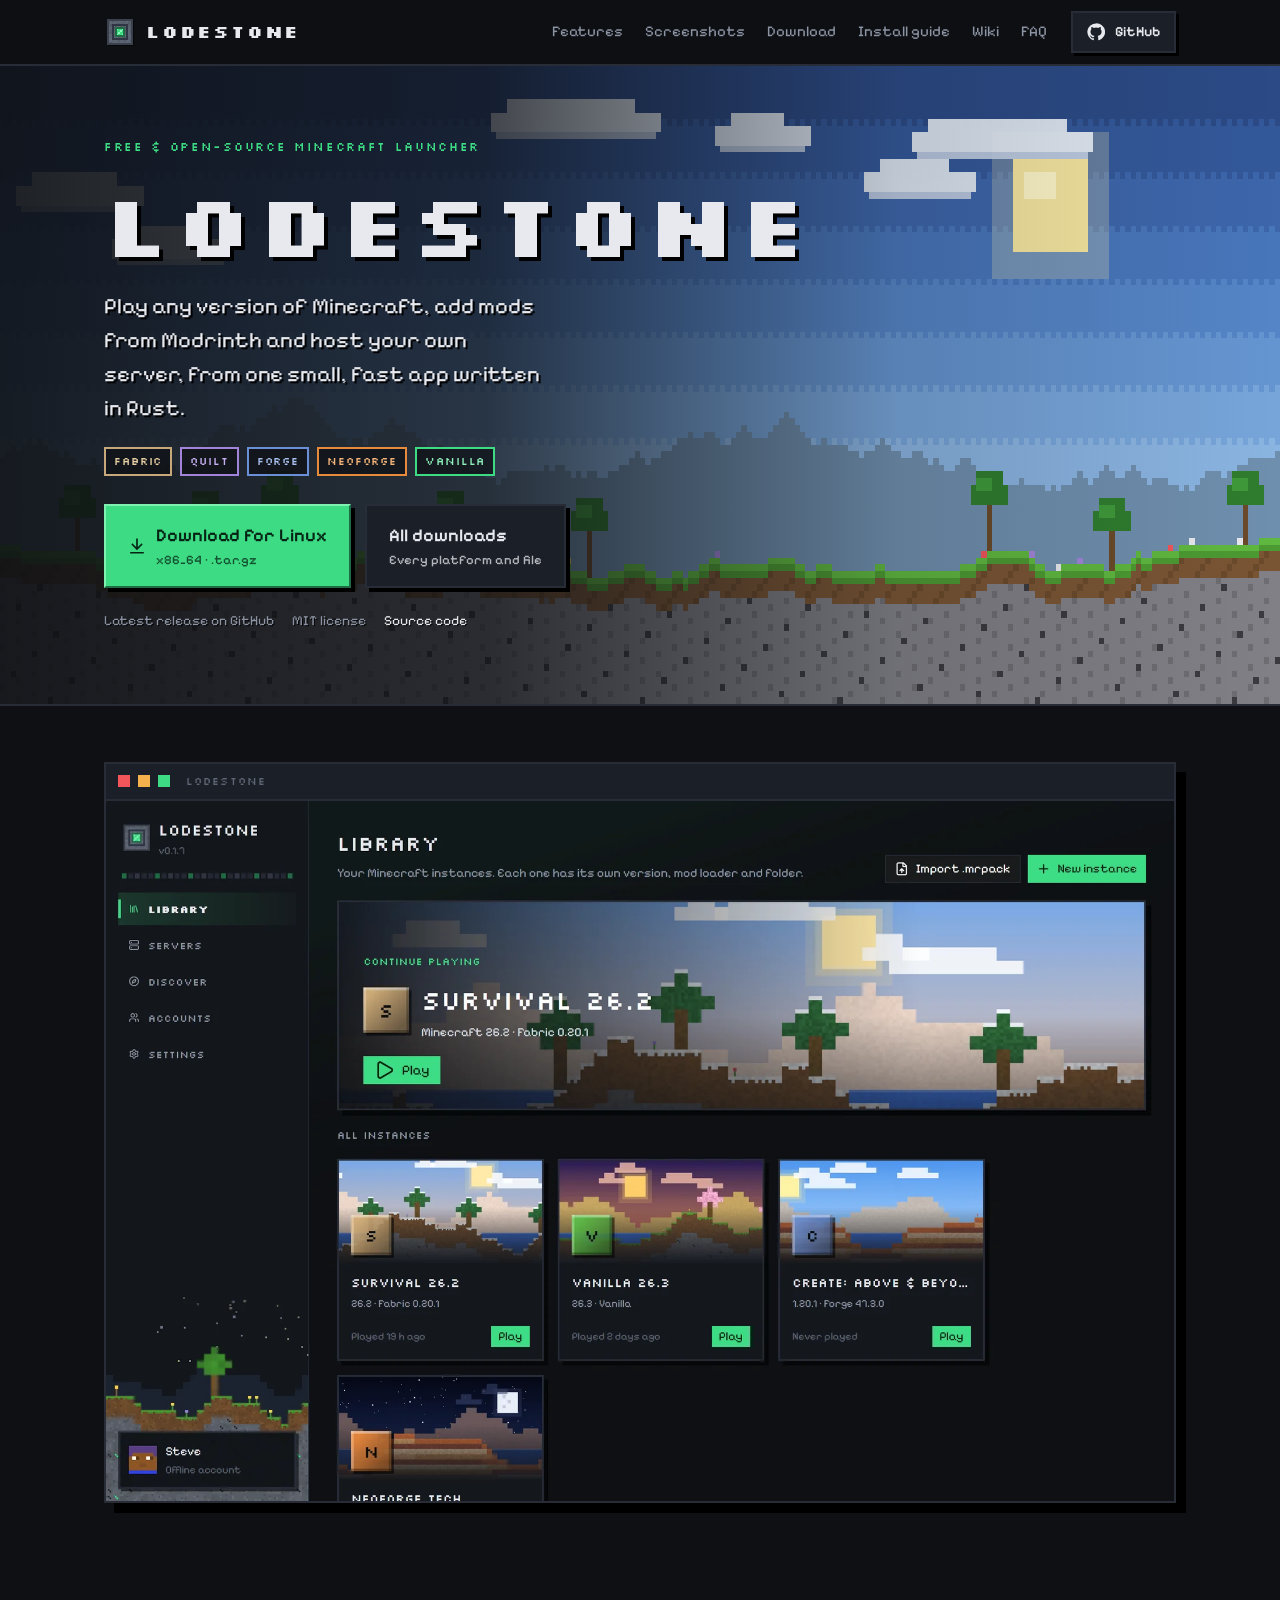
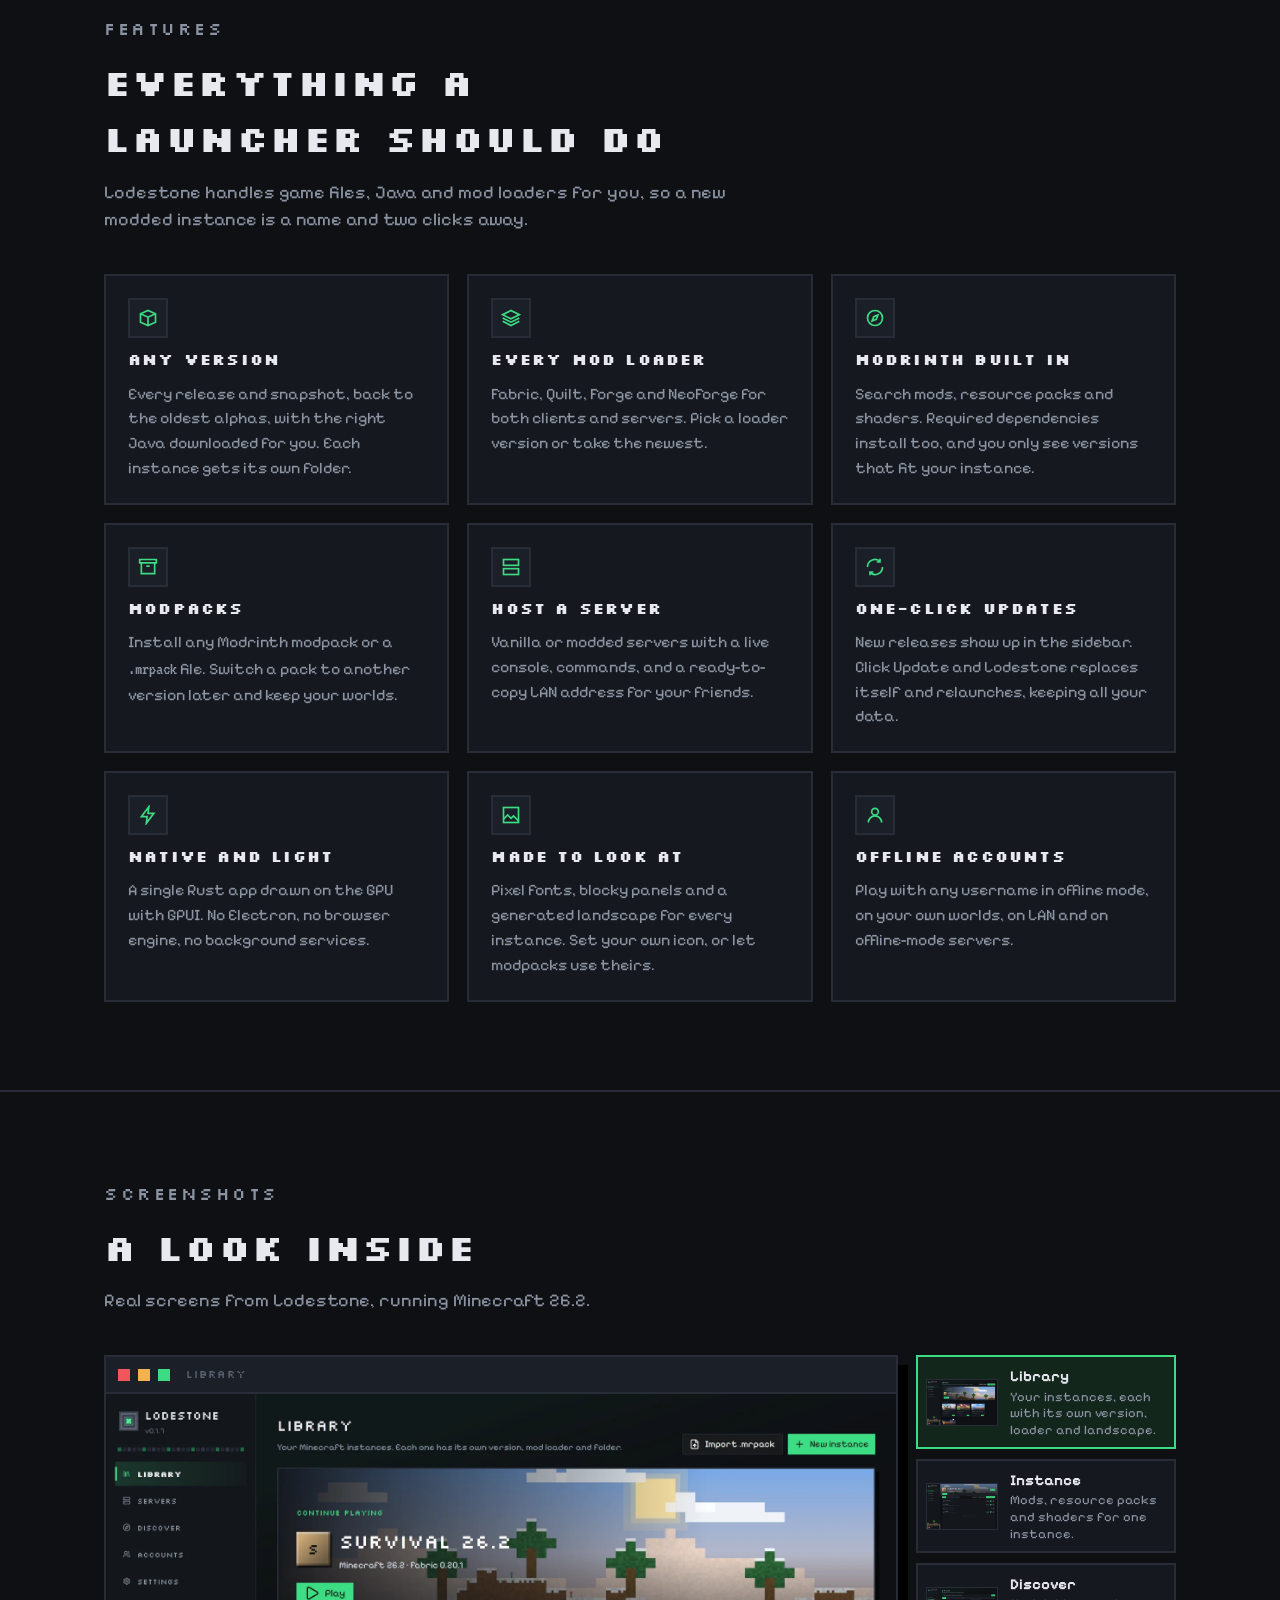
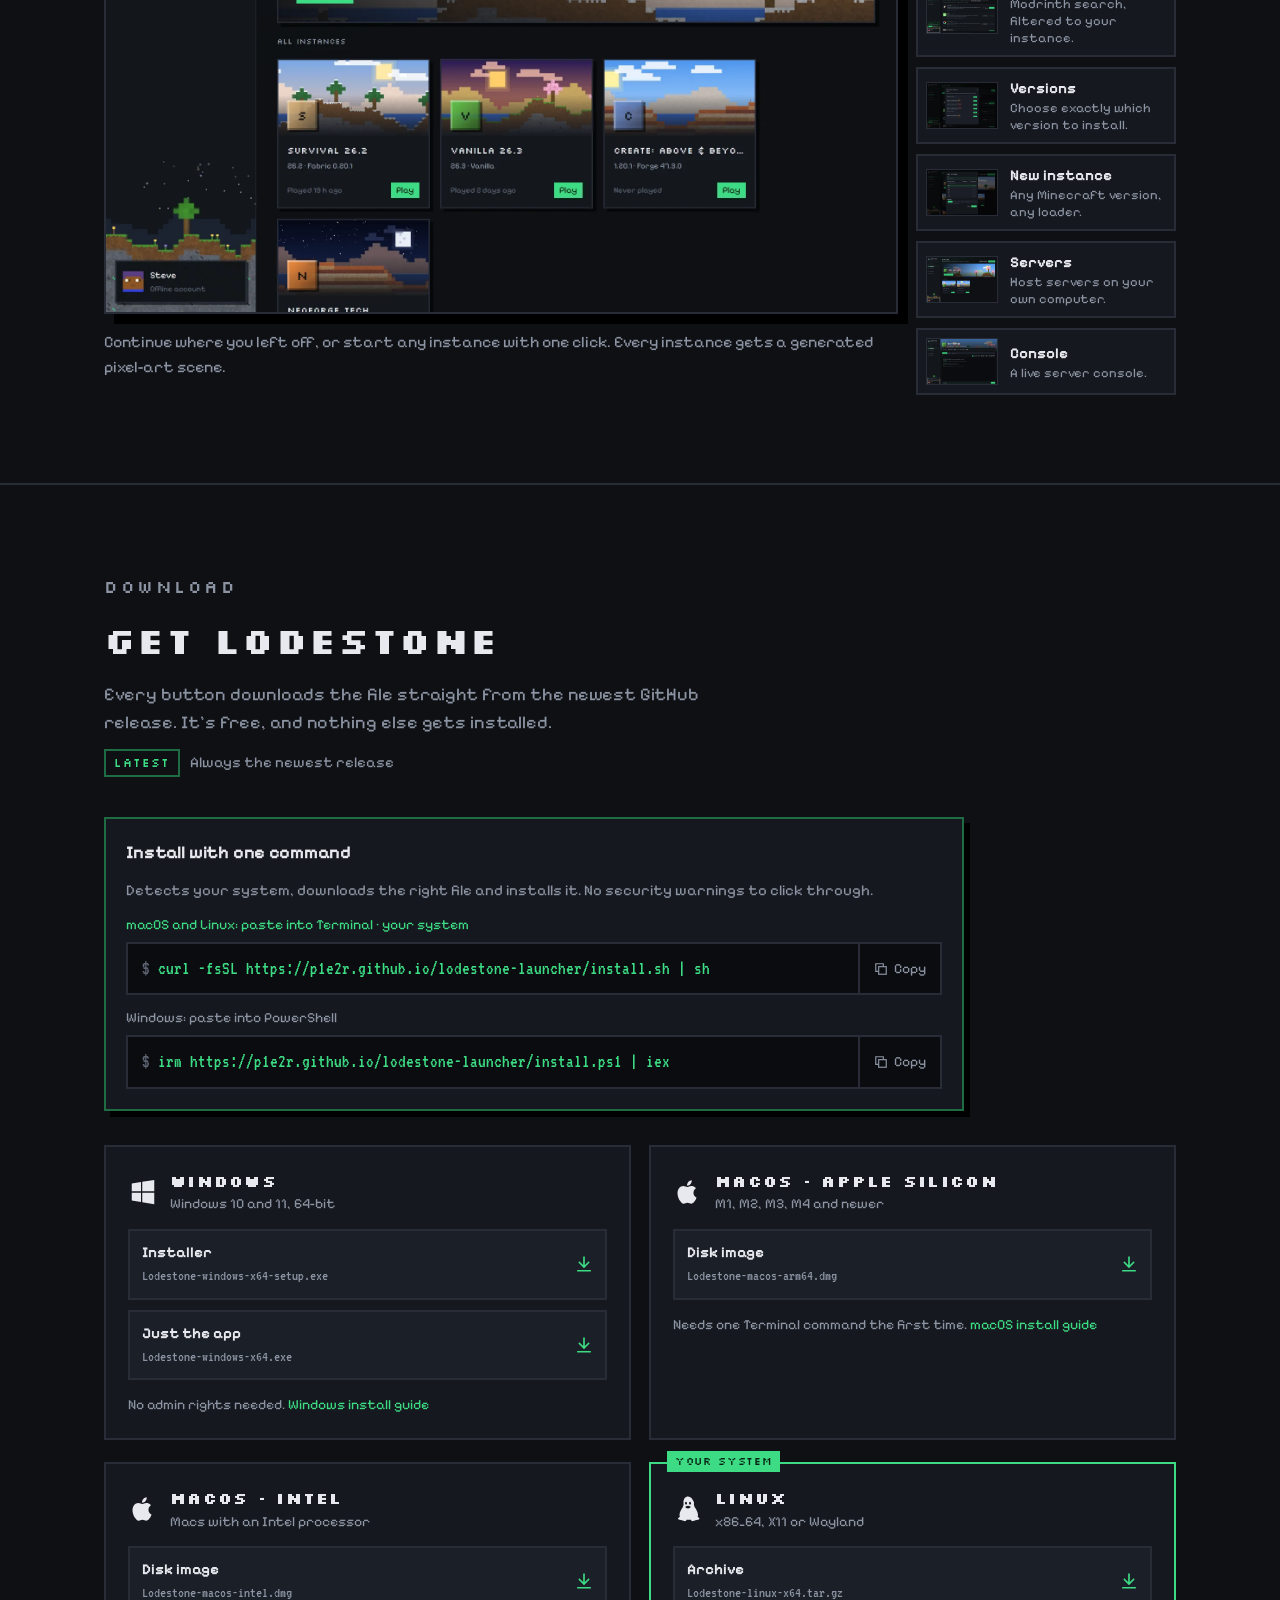
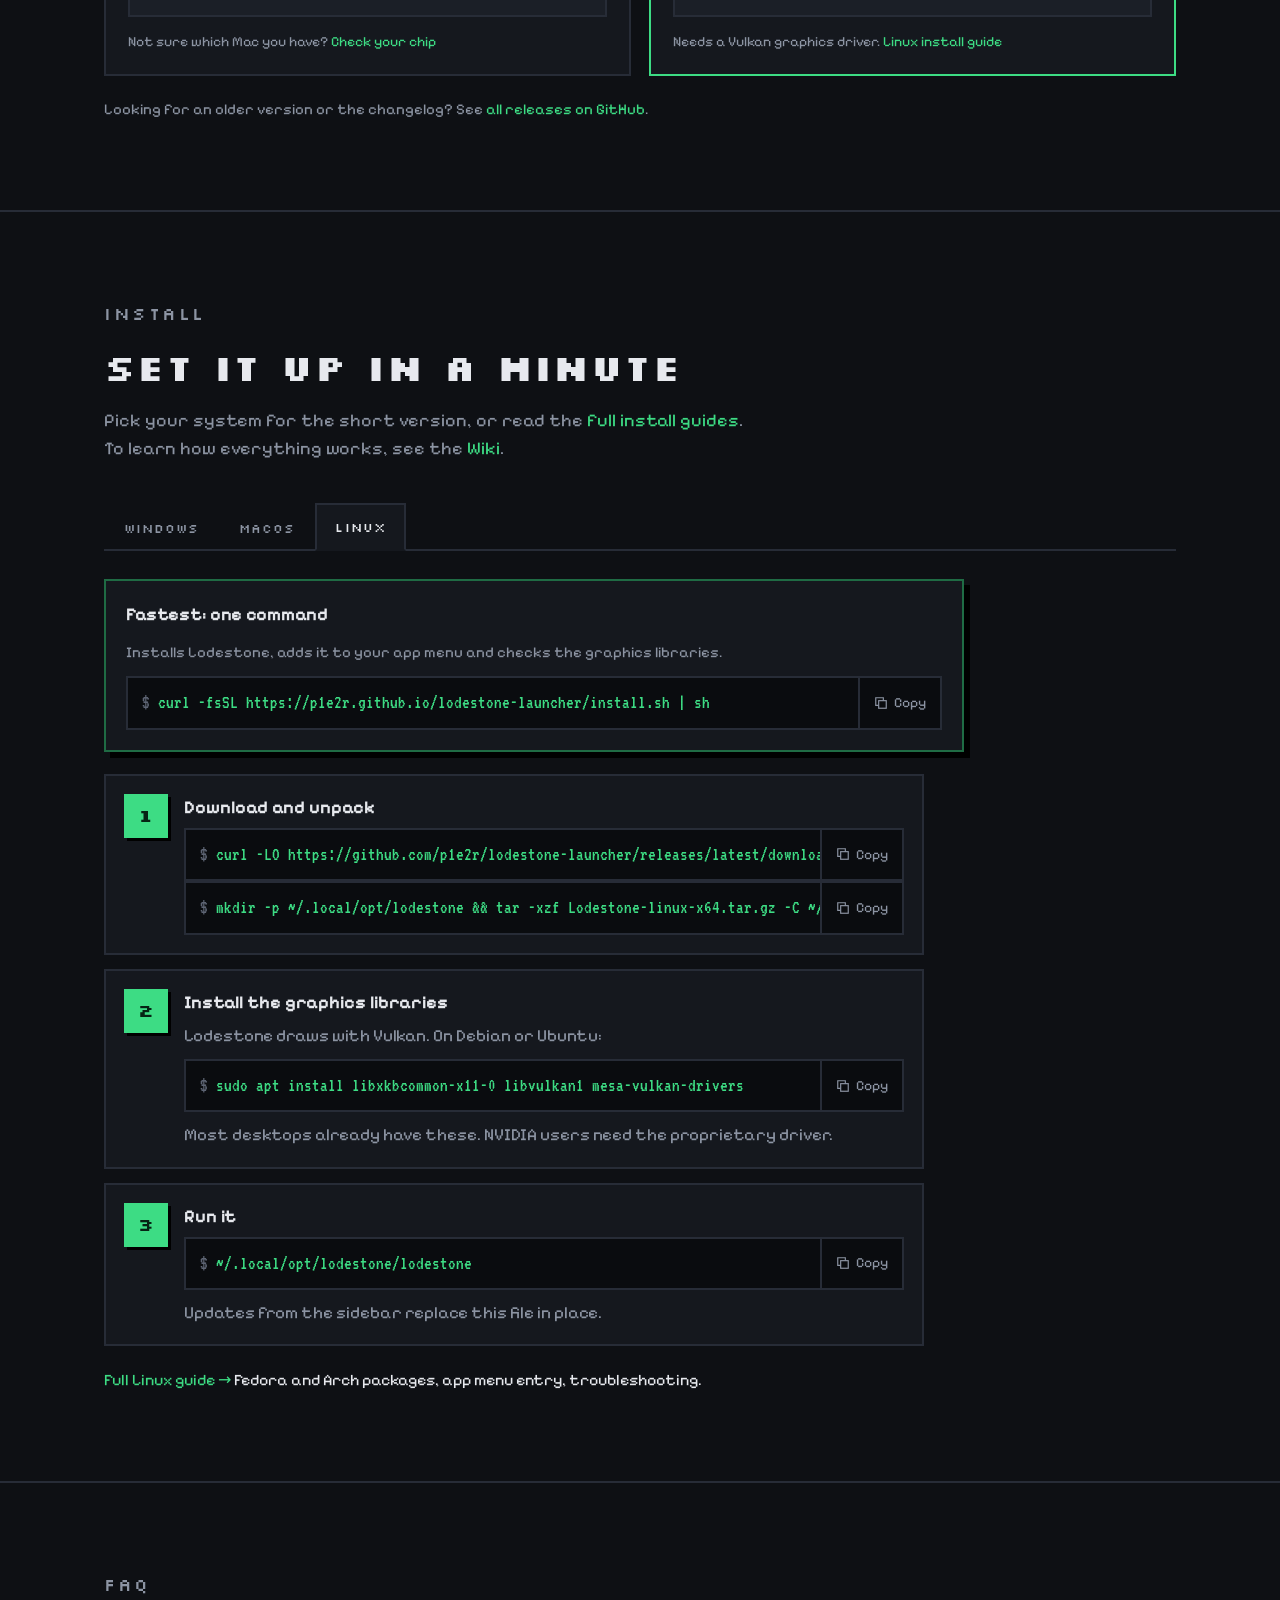
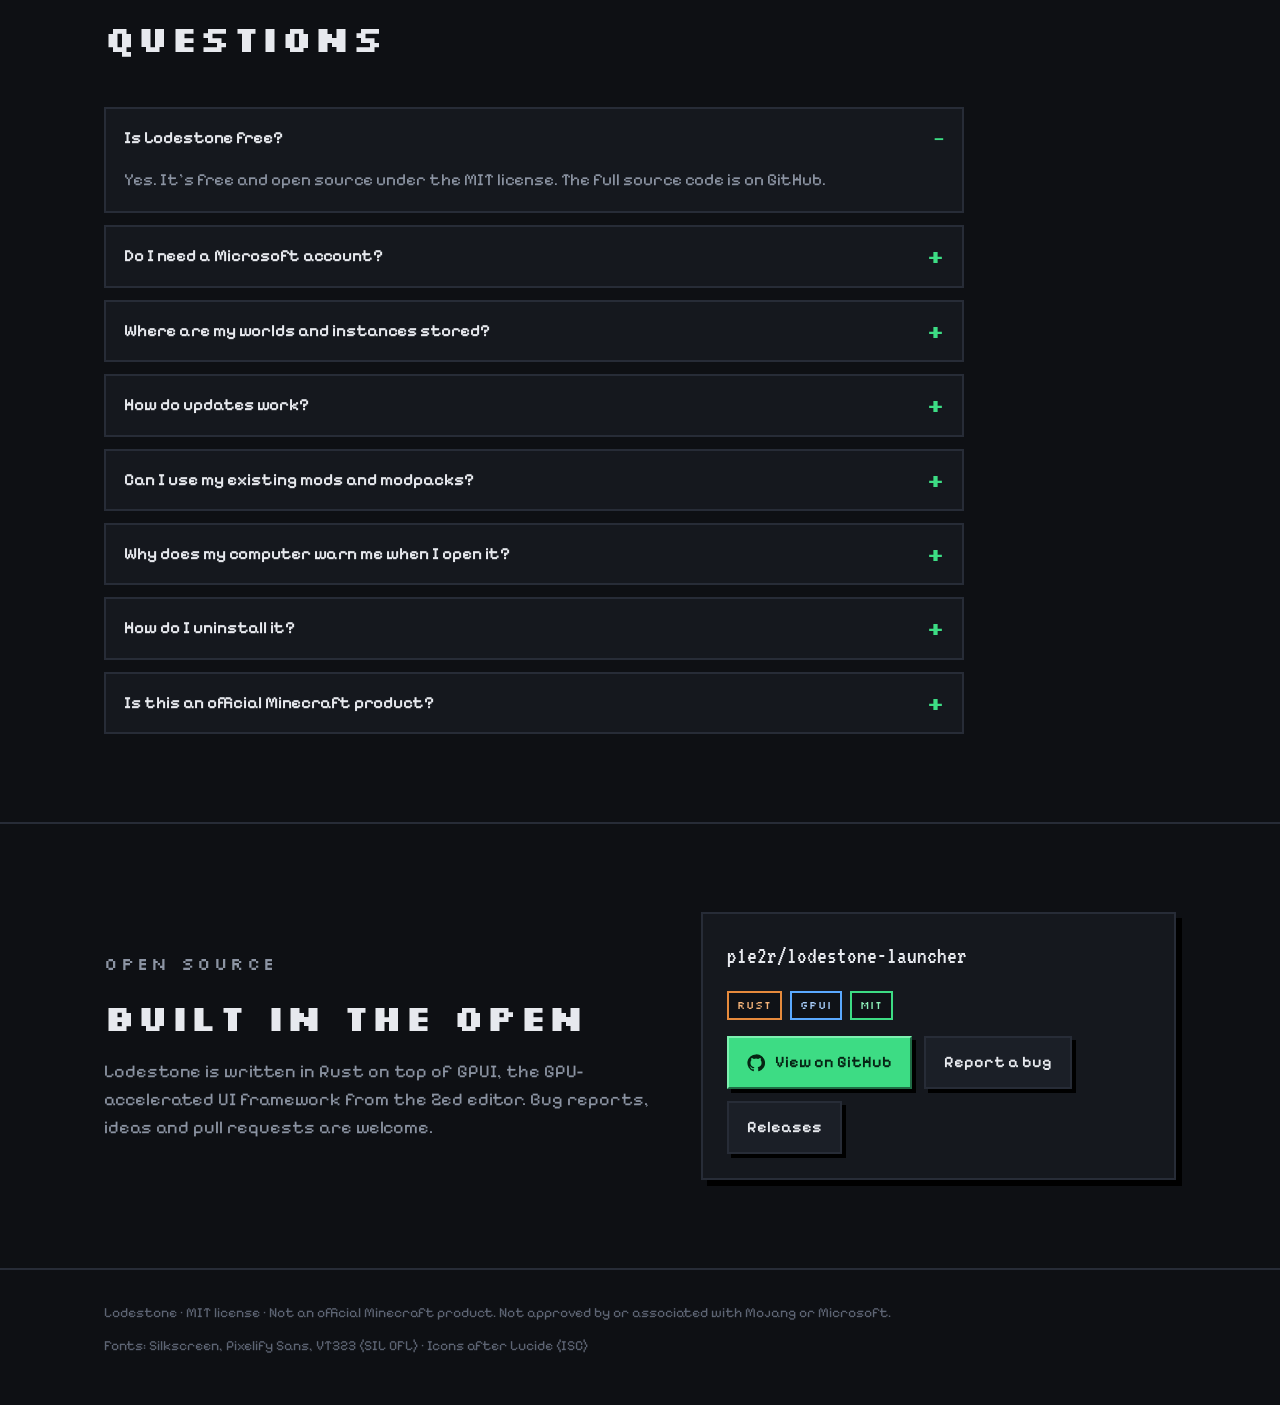
==== commit 34492c11: "One-command installers, Linux self-install, website fixes; v0.1.9 - site/install.sh (macOS + Linux) " ====
--- a/site/index.html
+++ b/site/index.html
@@ -142,6 +142,12 @@
         <p>Every button downloads the file straight from the newest GitHub release. It's free, and nothing else gets installed.</p>
         <div class="latest" id="latest"><span class="tag" id="latest-tag">LATEST</span><span id="latest-date">Always the newest release</span></div>
       </div>
+      <div class="quick" id="quick" style="margin-bottom:34px">
+        <h3>Install with one command</h3>
+        <p>Detects your system, downloads the right file and installs it. No security warnings to click through.</p>
+        <div class="row" data-quick="unix"><span>macOS and Linux: paste into Terminal</span><div class="cmd"><code id="q-sh">curl -fsSL https://p1e2r.github.io/lodestone-launcher/install.sh | sh</code><button type="button" data-copy="q-sh"><svg width="14" height="14"><use href="#i-copy"/></svg><span>Copy</span></button></div></div>
+        <div class="row" data-quick="win"><span>Windows: paste into PowerShell</span><div class="cmd"><code id="q-ps">irm https://p1e2r.github.io/lodestone-launcher/install.ps1 | iex</code><button type="button" data-copy="q-ps"><svg width="14" height="14"><use href="#i-copy"/></svg><span>Copy</span></button></div></div>
+      </div>
       <div class="downloads">
         <div class="dl" data-os="win">
           <div class="dl-top"><svg><use href="#i-windows"/></svg><div><h3>Windows</h3><p class="muted">Windows 10 and 11, 64-bit</p></div></div>
@@ -159,7 +165,7 @@
             <a class="dl-file" data-asset="Lodestone-macos-arm64.dmg" href="https://github.com/p1e2r/lodestone-launcher/releases/latest/download/Lodestone-macos-arm64.dmg">
               <span class="n"><strong>Disk image</strong><code>Lodestone-macos-arm64.dmg</code></span><span class="size"></span><svg><use href="#i-download"/></svg></a>
           </div>
-          <p class="dl-note">Needs one extra step the first time. <a href="install/macos.html">macOS install guide</a></p>
+          <p class="dl-note">Needs one Terminal command the first time. <a href="install/macos.html">macOS install guide</a></p>
         </div>
         <div class="dl" data-os="mac-intel">
           <div class="dl-top"><svg><use href="#i-apple"/></svg><div><h3>macOS · Intel</h3><p class="muted">Macs with an Intel processor</p></div></div>
@@ -196,6 +202,7 @@
       </div>
 
       <div class="pane" role="tabpanel" id="pane-win" aria-labelledby="tab-win">
+        <div class="quick" style="margin-bottom:22px"><h3>Fastest: one command</h3><p>Open PowerShell (Start → type PowerShell), paste, press Enter.</p><div class="cmd"><code id="p-ps">irm https://p1e2r.github.io/lodestone-launcher/install.ps1 | iex</code><button type="button" data-copy="p-ps"><svg width="14" height="14"><use href="#i-copy"/></svg><span>Copy</span></button></div></div>
         <ol class="steps">
           <li><div><h3>Download the installer</h3><p>Get <a href="https://github.com/p1e2r/lodestone-launcher/releases/latest/download/Lodestone-windows-x64-setup.exe"><code>Lodestone-windows-x64-setup.exe</code></a> and open it.</p></div></li>
           <li><div><h3>Get past SmartScreen</h3><p>Lodestone isn't code-signed yet, so Windows may show “Windows protected your PC”. Click <strong>More info</strong>, then <strong>Run anyway</strong>.</p></div></li>
@@ -207,12 +214,13 @@
       </div>
 
       <div class="pane" role="tabpanel" id="pane-mac" aria-labelledby="tab-mac" hidden>
+        <div class="quick" style="margin-bottom:22px"><h3>Fastest: one command</h3><p>Open Terminal (⌘ Space, type Terminal), paste, press Return. It picks Apple Silicon or Intel for you and macOS won't block it.</p><div class="cmd"><code id="p-sh-mac">curl -fsSL https://p1e2r.github.io/lodestone-launcher/install.sh | sh</code><button type="button" data-copy="p-sh-mac"><svg width="14" height="14"><use href="#i-copy"/></svg><span>Copy</span></button></div></div>
         <ol class="steps">
           <li><div><h3>Download the right disk image</h3><p><a href="https://github.com/p1e2r/lodestone-launcher/releases/latest/download/Lodestone-macos-arm64.dmg">Apple Silicon (.dmg)</a> for M-series Macs, or <a href="https://github.com/p1e2r/lodestone-launcher/releases/latest/download/Lodestone-macos-intel.dmg">Intel (.dmg)</a> for older ones.</p></div></li>
           <li><div><h3>Drag Lodestone into Applications</h3><p>Open the .dmg and drag the Lodestone icon onto the Applications folder.</p></div></li>
           <li><div><h3>Allow it to open</h3><p>Lodestone isn't notarized by Apple yet, so macOS blocks it the first time. Paste this into Terminal once:</p>
             <div class="cmd"><code id="cmd-xattr">xattr -dr com.apple.quarantine /Applications/Lodestone.app</code><button type="button" data-copy="cmd-xattr"><svg width="14" height="14"><use href="#i-copy"/></svg><span>Copy</span></button></div>
-            <p>No Terminal? Try to open Lodestone, then go to System Settings → Privacy &amp; Security, scroll down and click <strong>Open Anyway</strong>.</p></div></li>
+            <p>This removes the “downloaded from the internet” flag that makes macOS call the app damaged. The one-command install skips it.</p></div></li>
           <li><div><h3>Open Lodestone and play</h3><p>Launch it from Applications or Spotlight. Add an offline account, make an instance, and press <strong>Play</strong>.</p></div></li>
         </ol>
         <p class="install-more"><a href="install/macos.html">Full macOS guide →</a> Apple Silicon and Intel, no-Terminal option, troubleshooting.</p>
@@ -220,6 +228,7 @@
       </div>
 
       <div class="pane" role="tabpanel" id="pane-linux" aria-labelledby="tab-linux" hidden>
+        <div class="quick" style="margin-bottom:22px"><h3>Fastest: one command</h3><p>Installs Lodestone, adds it to your app menu and checks the graphics libraries.</p><div class="cmd"><code id="p-sh-linux">curl -fsSL https://p1e2r.github.io/lodestone-launcher/install.sh | sh</code><button type="button" data-copy="p-sh-linux"><svg width="14" height="14"><use href="#i-copy"/></svg><span>Copy</span></button></div></div>
         <ol class="steps">
           <li><div><h3>Download and unpack</h3>
             <div class="cmd"><code id="cmd-dl">curl -LO https://github.com/p1e2r/lodestone-launcher/releases/latest/download/Lodestone-linux-x64.tar.gz</code><button type="button" data-copy="cmd-dl"><svg width="14" height="14"><use href="#i-copy"/></svg><span>Copy</span></button></div>
@@ -251,7 +260,7 @@
           <p>Each instance's page also has an <strong>Open folder</strong> button.</p></div></details>
         <details><summary>How do updates work?</summary><div><p>Lodestone checks GitHub for a new release when it starts. When one is out, an Update card appears in the sidebar; click it and Lodestone downloads the new version, replaces itself and relaunches. You can also check from Settings → Updates.</p></div></details>
         <details><summary>Can I use my existing mods and modpacks?</summary><div><p>Yes. Drop <code>.jar</code> files onto an instance's Mods tab, import any <code>.mrpack</code> file from the Library, or install straight from Modrinth in Discover. Files from Modrinth are recognized automatically, so they show as installed and can switch versions.</p></div></details>
-        <details><summary>Why does my computer warn me when I open it?</summary><div><p>The builds aren't code-signed by Microsoft or notarized by Apple yet, which costs money each year. The warning is generic for unsigned apps. The install steps above show how to get past it, and every release is built from the public source by GitHub Actions.</p></div></details>
+        <details><summary>Why does my computer warn me when I open it?</summary><div><p>The builds aren't code-signed by Microsoft or notarized by Apple yet, which costs money each year. The warning is generic for unsigned apps. The one-command install avoids the warnings entirely, and every release is built from the public source by GitHub Actions.</p></div></details>
         <details><summary>How do I uninstall it?</summary><div><p>Windows: Settings → Apps → Lodestone → Uninstall. macOS: drag Lodestone from Applications to the Trash. Linux: delete the folder you unpacked. To remove your instances and worlds too, delete the data folder listed above.</p></div></details>
         <details><summary>Is this an official Minecraft product?</summary><div><p>No. Lodestone is an independent project and isn't approved by or associated with Mojang or Microsoft. Modrinth content is provided by Modrinth.</p></div></details>
       </div>
@@ -473,6 +482,7 @@
     document.getElementById("hero-dl-label").textContent = mine.label;
     document.getElementById("hero-dl-sub").textContent = heroSub(mine);
     document.querySelector(`.dl[data-os="${mine.card}"]`)?.classList.add("mine");
+    document.querySelector(`[data-quick="${os === "win" ? "win" : "unix"}"]`)?.classList.add("mine");
     selectTab(mine.tab);
   });
 
--- a/site/style.css
+++ b/site/style.css
@@ -256,7 +256,14 @@
 .wiki-body h3 { font-family: var(--body); font-size: 18px; text-transform: none; letter-spacing: 0; color: var(--text); margin-top: 6px; }
 .wiki-body ul { margin: 0; padding-left: 20px; color: var(--muted); display: grid; gap: 6px; max-width: 68ch; }
 .wiki-body li strong, .wiki-body p strong { color: var(--text); }
-.wiki-shot { border: 2px solid var(--border); box-shadow: var(--shadow); max-width: 820px; }
+.wiki-shot { border: 2px solid var(--border); box-shadow: var(--shadow); width: 100%; max-width: 820px; height: auto; }
 .note { max-width: 68ch; border-left: 4px solid var(--info); background: #111a26; padding: 12px 16px; color: #c4d8f2; font-size: 15px; }
 .page-head .wrap > *, .dlpanel > *, .guide-body > *, .steps > li > div { min-width: 0; }
 .dlbox, .feature, .dl, .steps > li > div { grid-template-columns: minmax(0, 1fr); } .steps > li { grid-template-columns: 44px minmax(0, 1fr); } @media (max-width: 520px) { .steps > li { grid-template-columns: minmax(0, 1fr); } }
+.quick { background: var(--panel); border: 2px solid var(--accent-dim); padding: 20px; display: grid; gap: 12px; box-shadow: var(--shadow); max-width: 860px; }
+.quick h3 { font-family: var(--body); font-size: 18px; text-transform: none; letter-spacing: 0; }
+.quick p { color: var(--muted); font-size: 15px; }
+.quick .row { display: grid; gap: 6px; }
+.quick .row > span { font-size: 14px; color: var(--muted); }
+.quick .row.mine > span { color: var(--accent); }
+.quick .row.mine > span::after { content: " · your system"; }
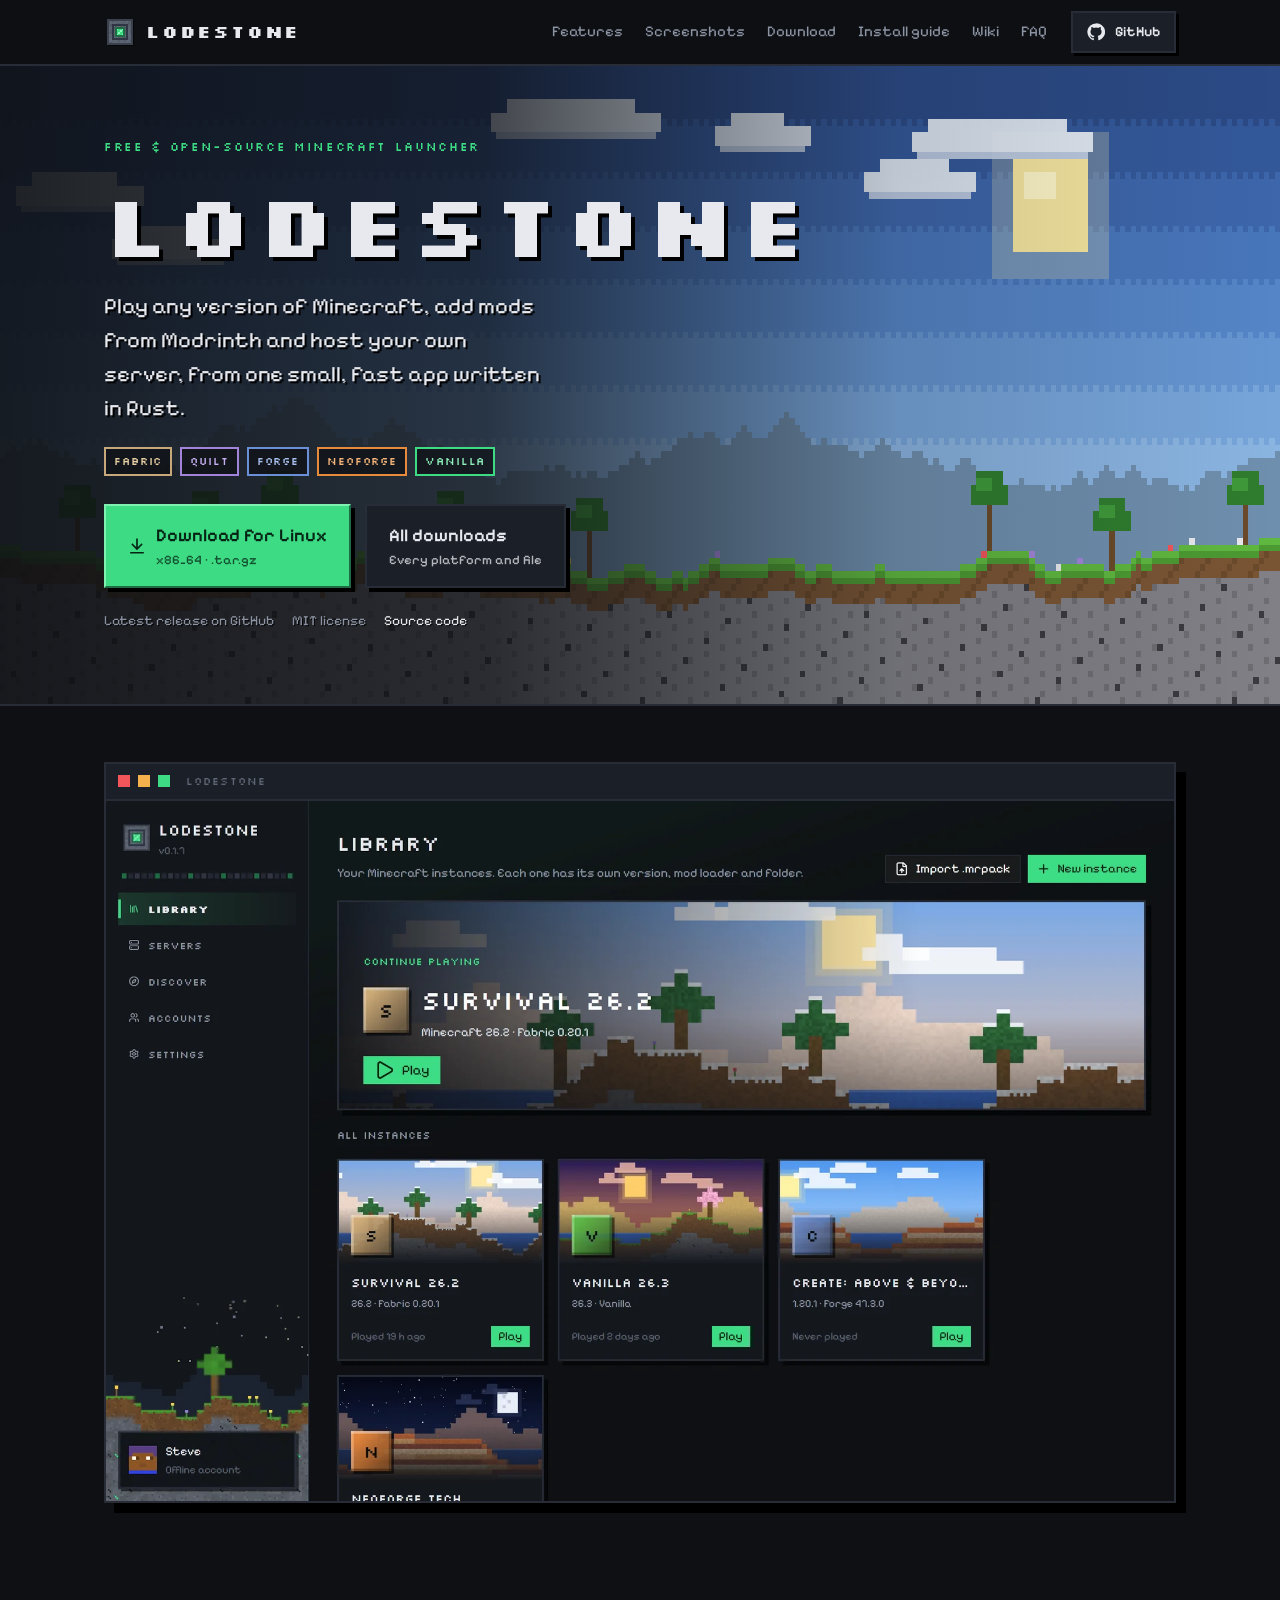
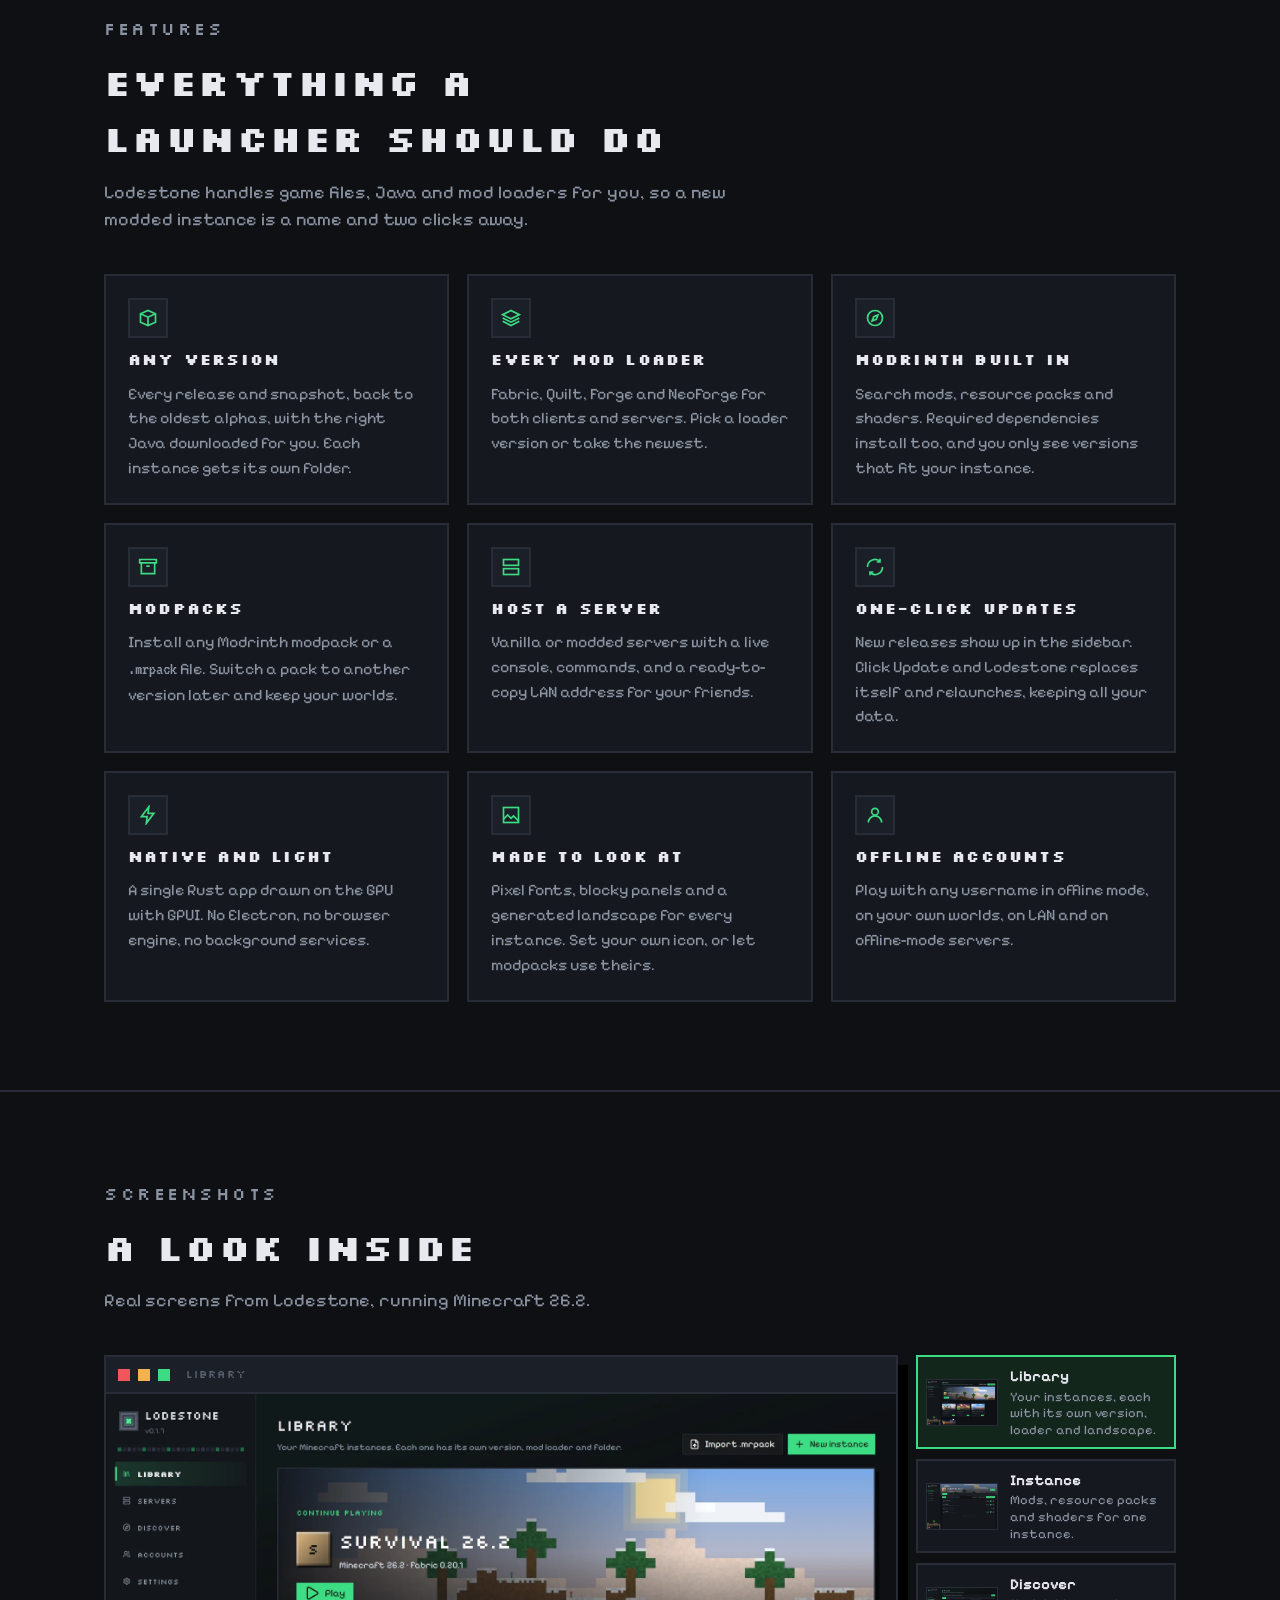
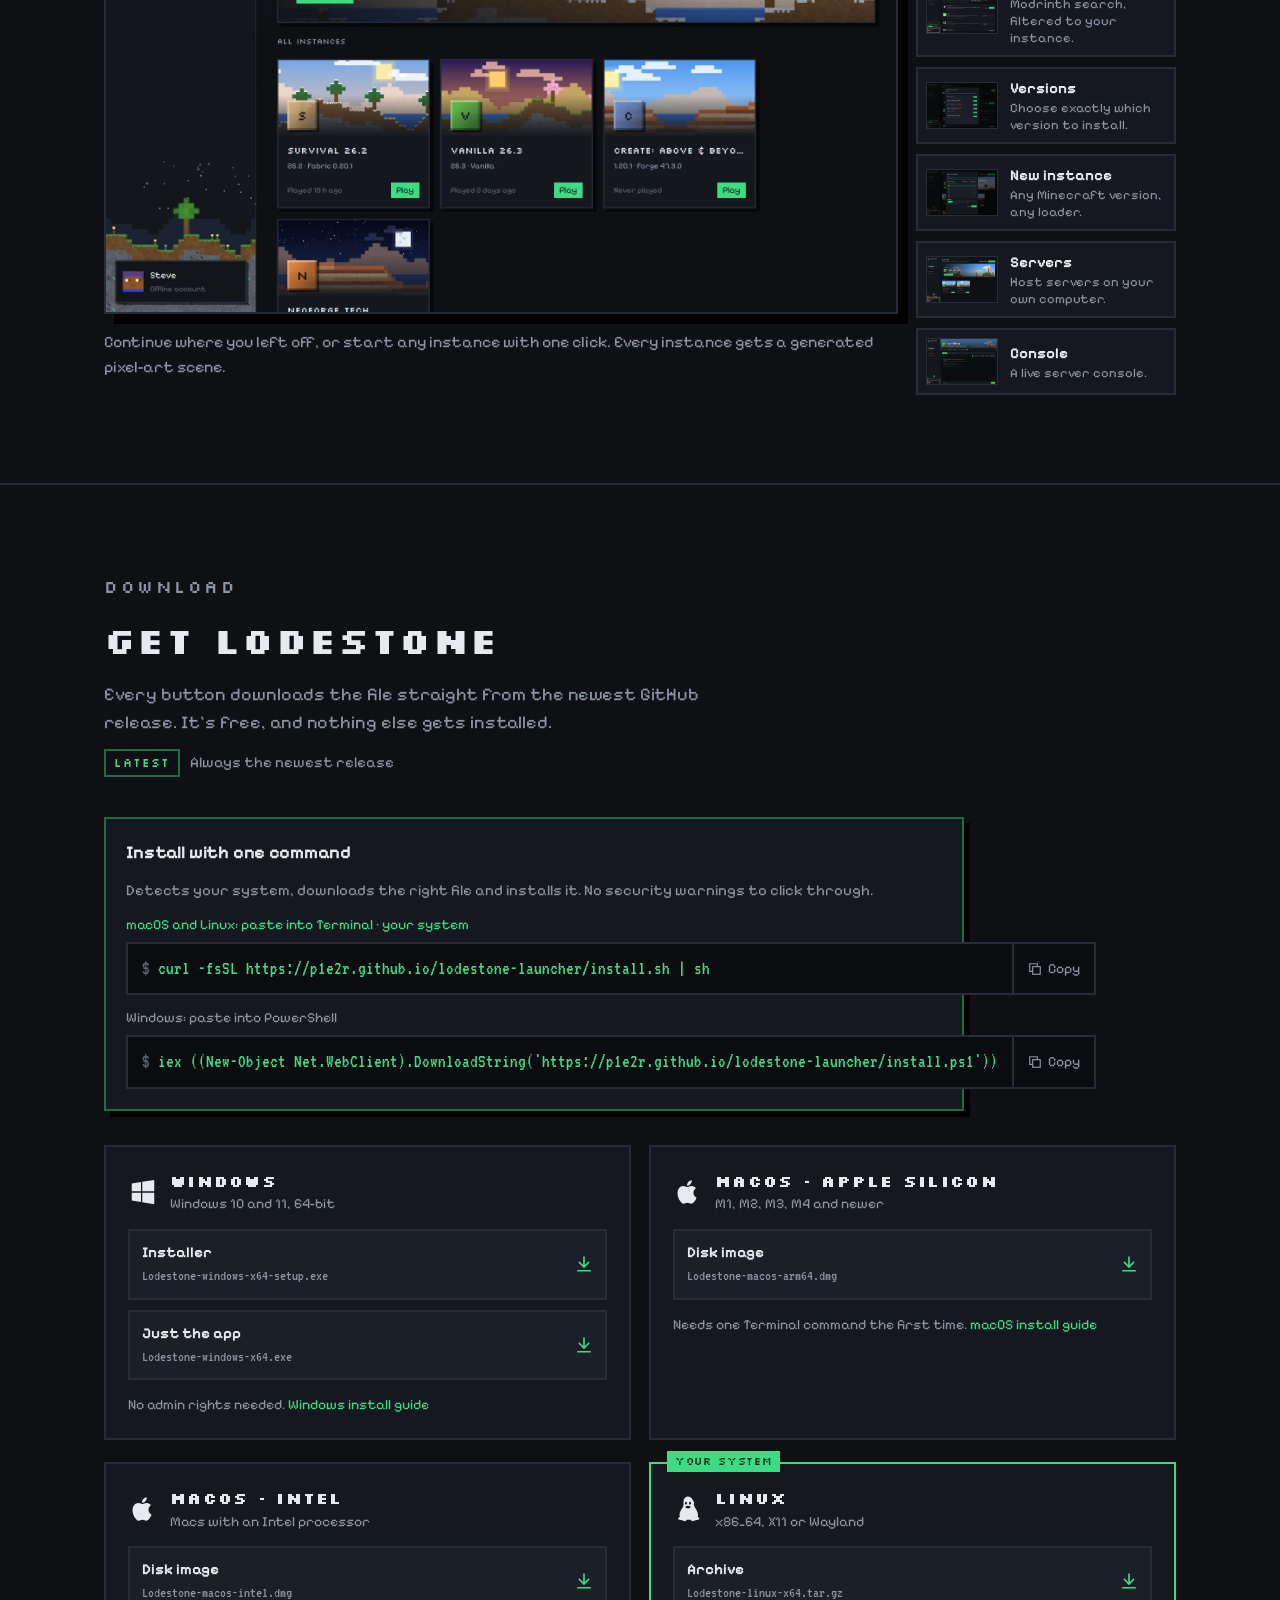
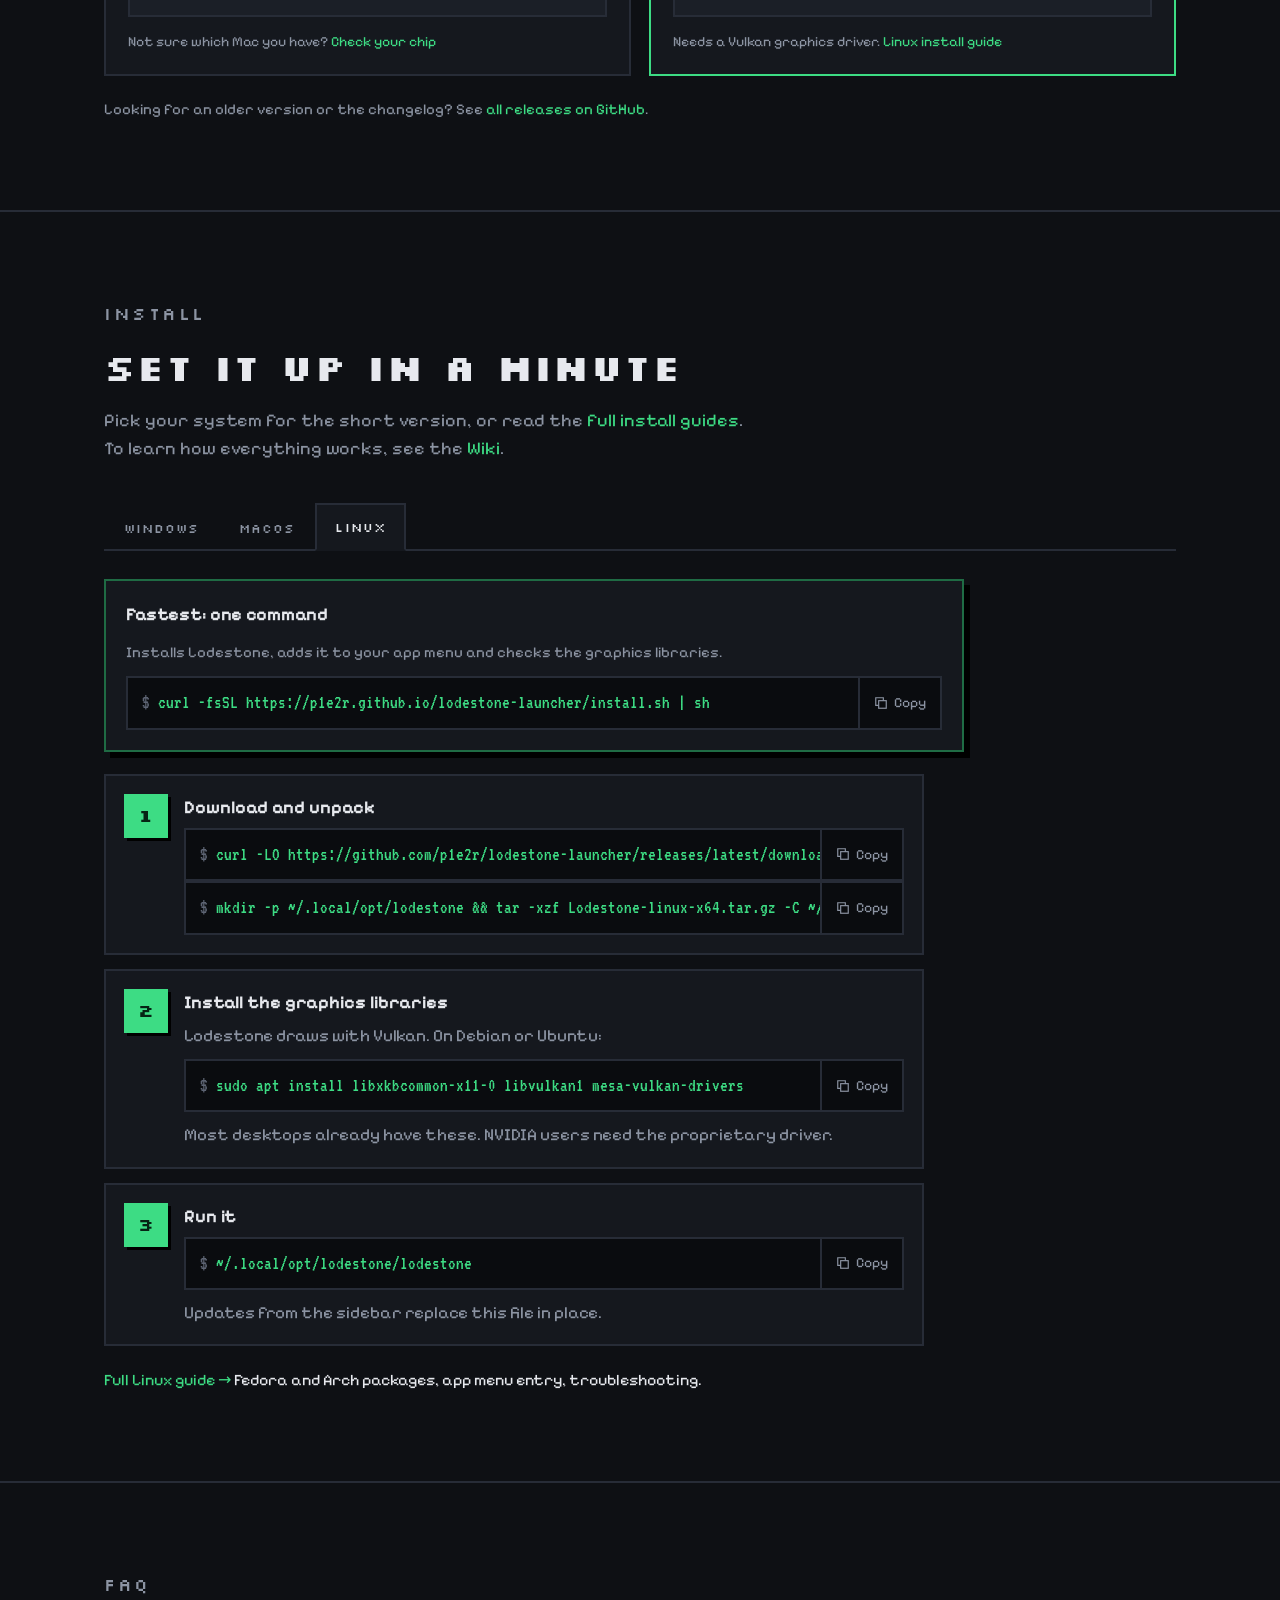
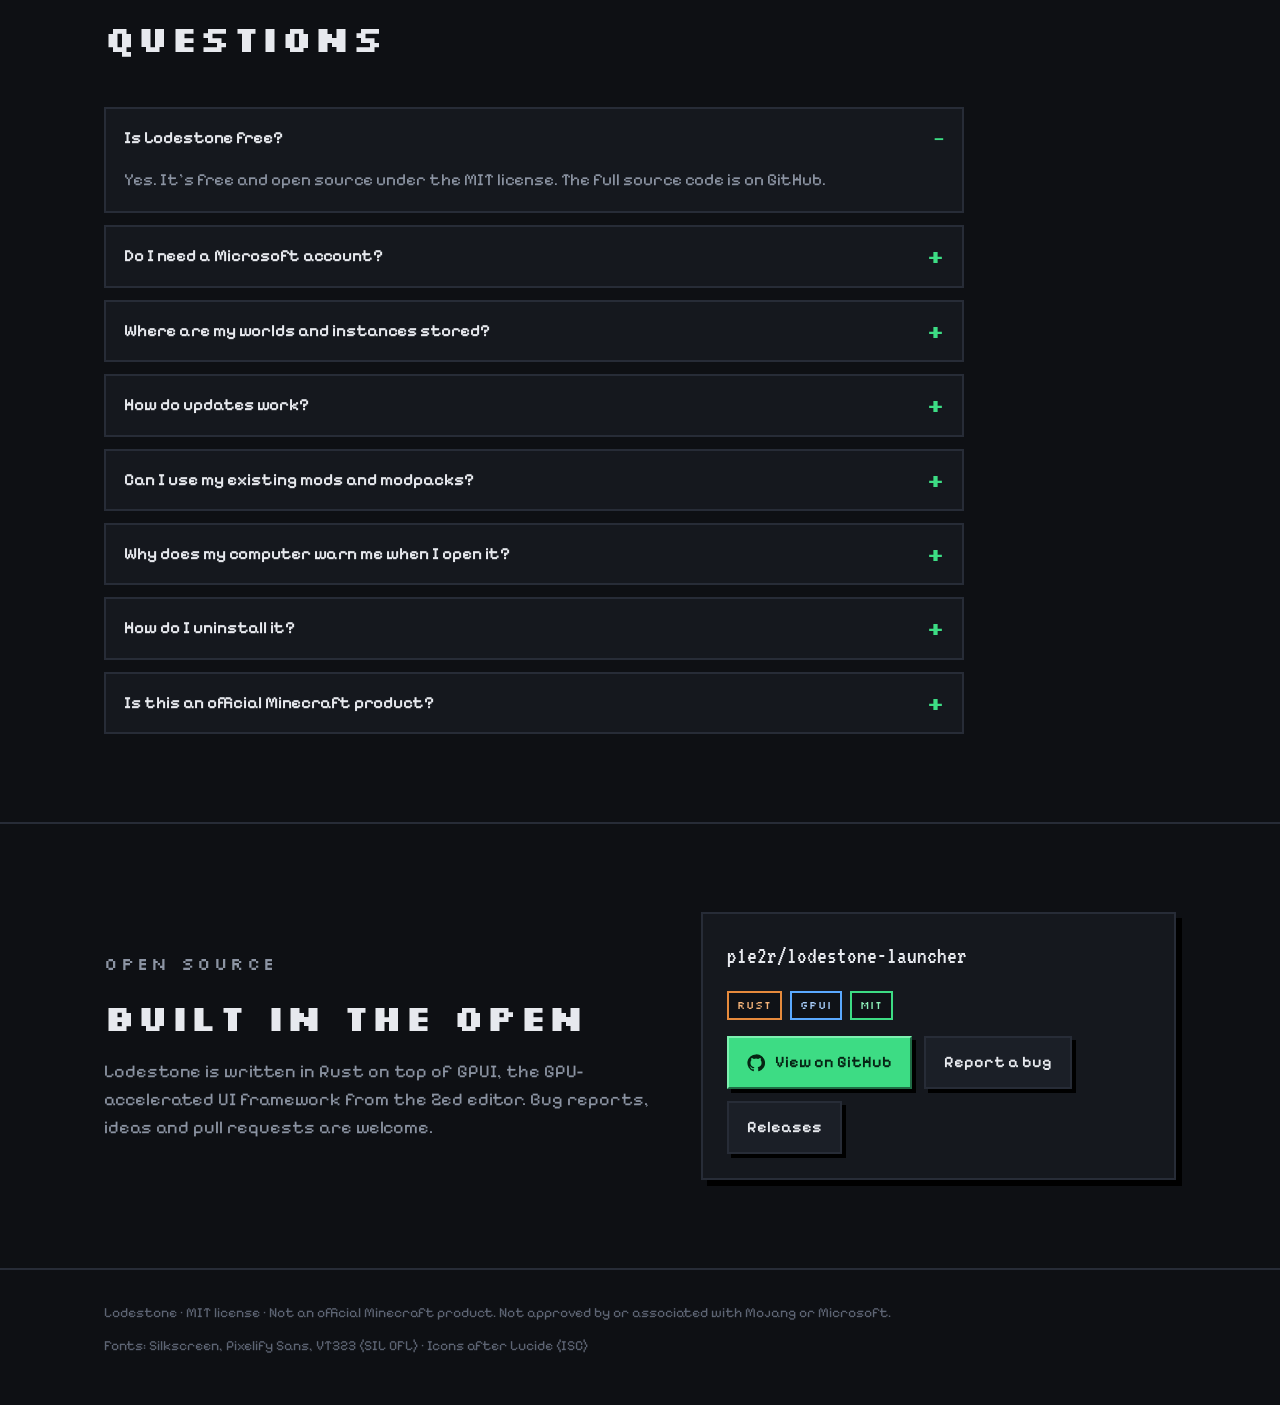
==== commit 5e51a3ed: "Website: Windows one-liner that works whatever content type Pages serves Co-Authored-By: Claude Opus" ====
--- a/site/index.html
+++ b/site/index.html
@@ -146,7 +146,7 @@
         <h3>Install with one command</h3>
         <p>Detects your system, downloads the right file and installs it. No security warnings to click through.</p>
         <div class="row" data-quick="unix"><span>macOS and Linux: paste into Terminal</span><div class="cmd"><code id="q-sh">curl -fsSL https://p1e2r.github.io/lodestone-launcher/install.sh | sh</code><button type="button" data-copy="q-sh"><svg width="14" height="14"><use href="#i-copy"/></svg><span>Copy</span></button></div></div>
-        <div class="row" data-quick="win"><span>Windows: paste into PowerShell</span><div class="cmd"><code id="q-ps">irm https://p1e2r.github.io/lodestone-launcher/install.ps1 | iex</code><button type="button" data-copy="q-ps"><svg width="14" height="14"><use href="#i-copy"/></svg><span>Copy</span></button></div></div>
+        <div class="row" data-quick="win"><span>Windows: paste into PowerShell</span><div class="cmd"><code id="q-ps">iex ((New-Object Net.WebClient).DownloadString('https://p1e2r.github.io/lodestone-launcher/install.ps1'))</code><button type="button" data-copy="q-ps"><svg width="14" height="14"><use href="#i-copy"/></svg><span>Copy</span></button></div></div>
       </div>
       <div class="downloads">
         <div class="dl" data-os="win">
@@ -202,7 +202,7 @@
       </div>
 
       <div class="pane" role="tabpanel" id="pane-win" aria-labelledby="tab-win">
-        <div class="quick" style="margin-bottom:22px"><h3>Fastest: one command</h3><p>Open PowerShell (Start → type PowerShell), paste, press Enter.</p><div class="cmd"><code id="p-ps">irm https://p1e2r.github.io/lodestone-launcher/install.ps1 | iex</code><button type="button" data-copy="p-ps"><svg width="14" height="14"><use href="#i-copy"/></svg><span>Copy</span></button></div></div>
+        <div class="quick" style="margin-bottom:22px"><h3>Fastest: one command</h3><p>Open PowerShell (Start → type PowerShell), paste, press Enter.</p><div class="cmd"><code id="p-ps">iex ((New-Object Net.WebClient).DownloadString('https://p1e2r.github.io/lodestone-launcher/install.ps1'))</code><button type="button" data-copy="p-ps"><svg width="14" height="14"><use href="#i-copy"/></svg><span>Copy</span></button></div></div>
         <ol class="steps">
           <li><div><h3>Download the installer</h3><p>Get <a href="https://github.com/p1e2r/lodestone-launcher/releases/latest/download/Lodestone-windows-x64-setup.exe"><code>Lodestone-windows-x64-setup.exe</code></a> and open it.</p></div></li>
           <li><div><h3>Get past SmartScreen</h3><p>Lodestone isn't code-signed yet, so Windows may show “Windows protected your PC”. Click <strong>More info</strong>, then <strong>Run anyway</strong>.</p></div></li>
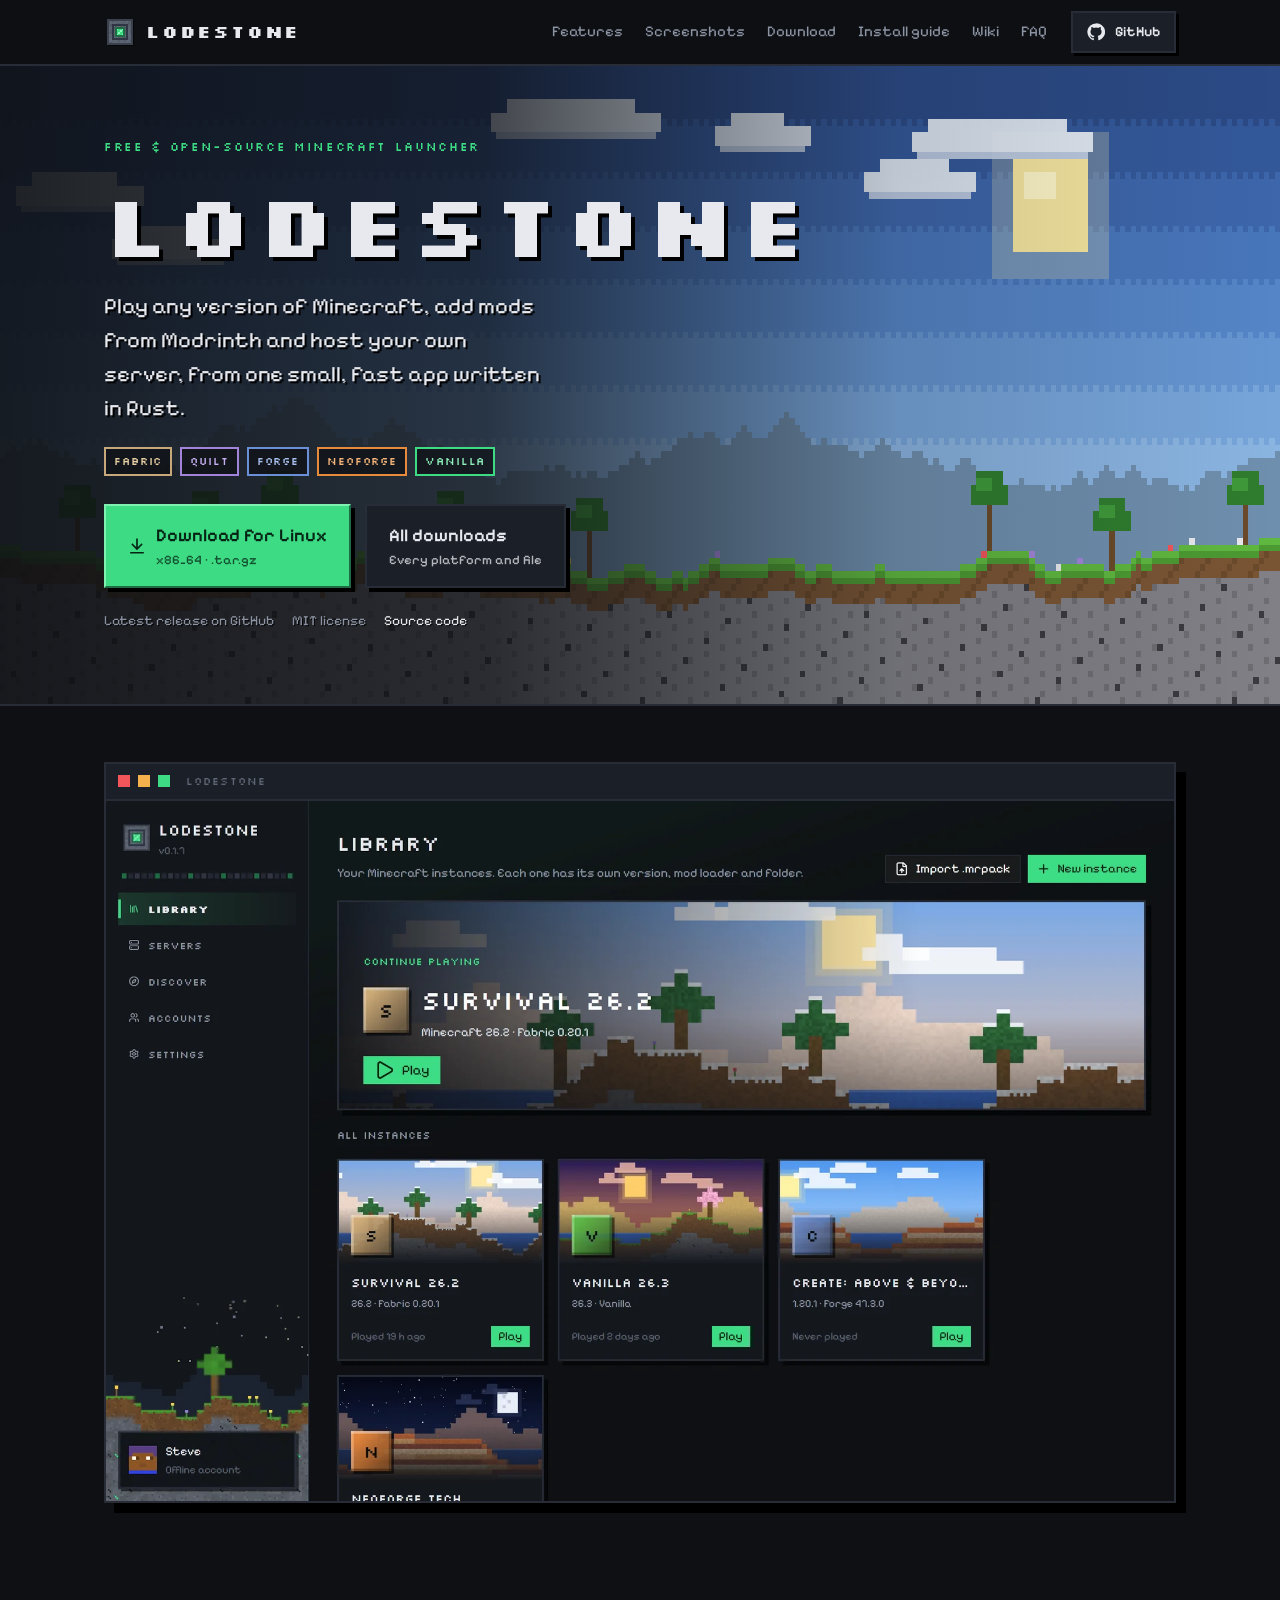
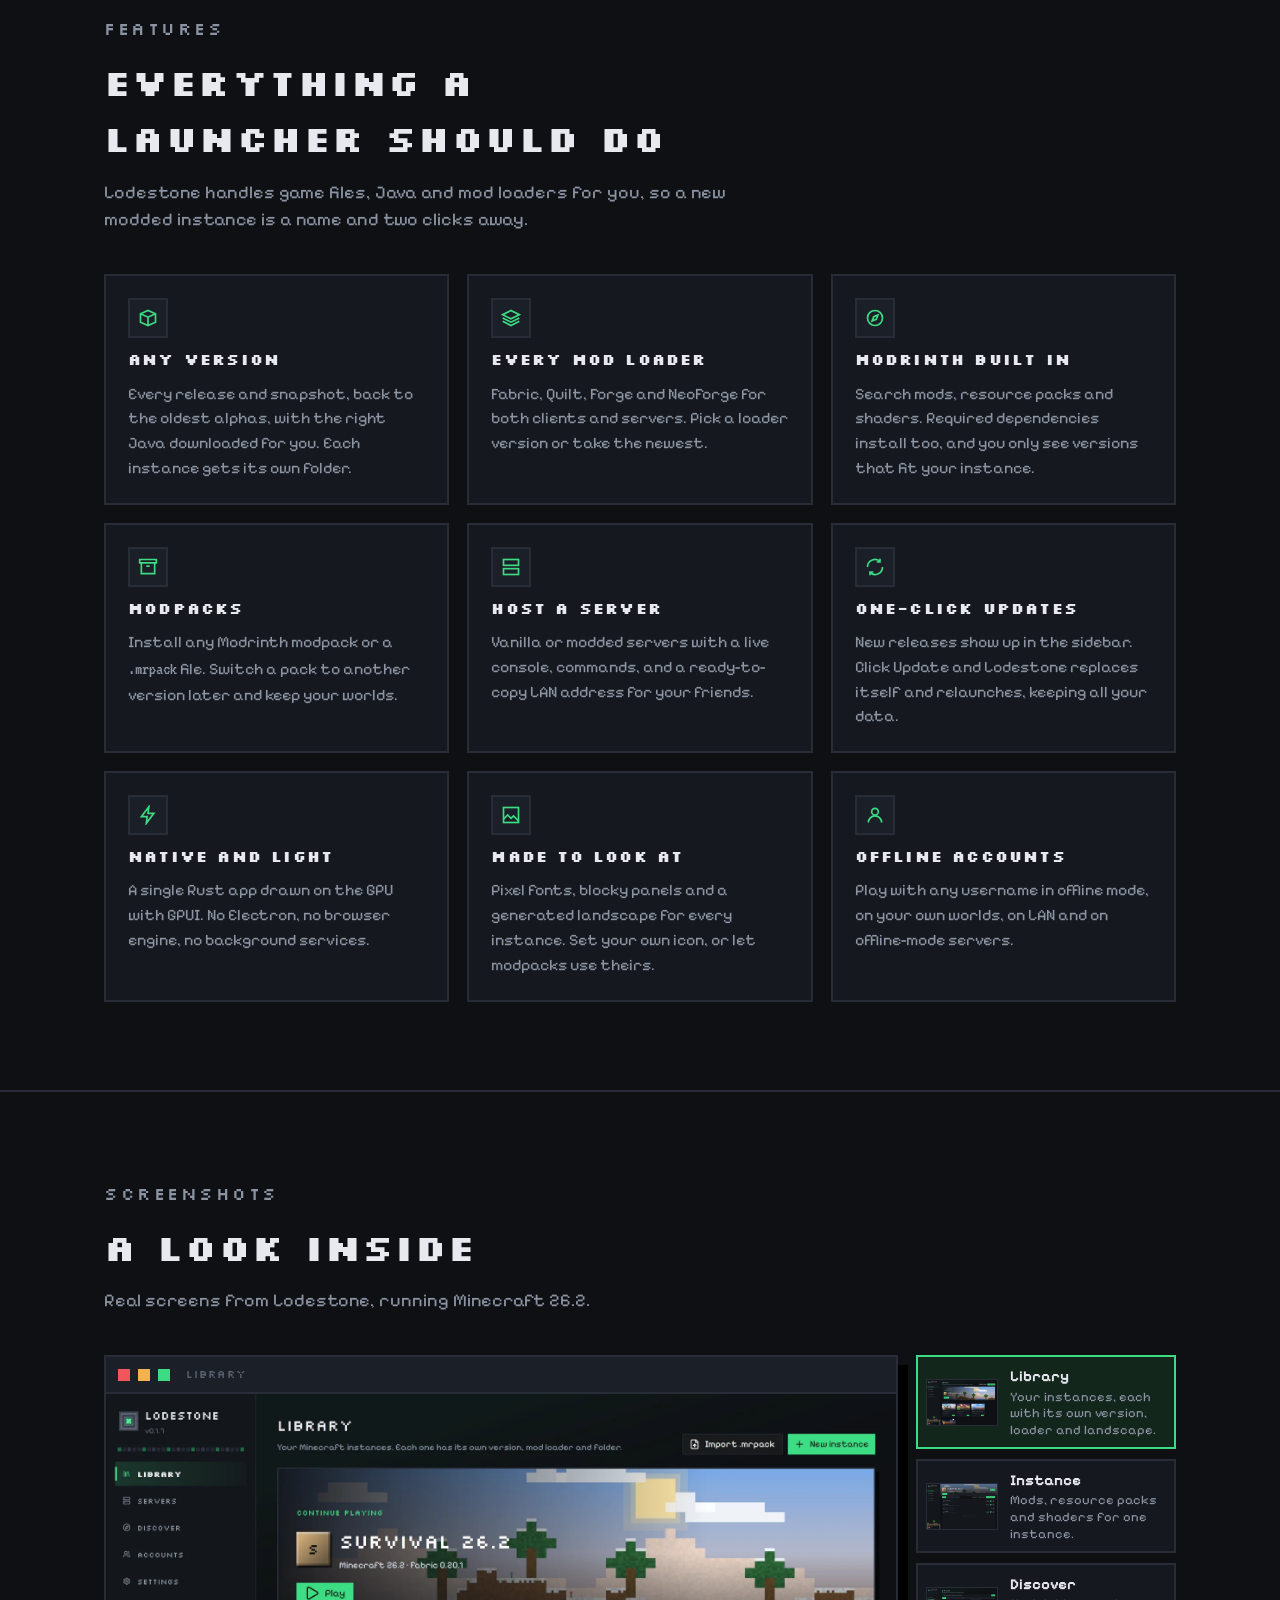
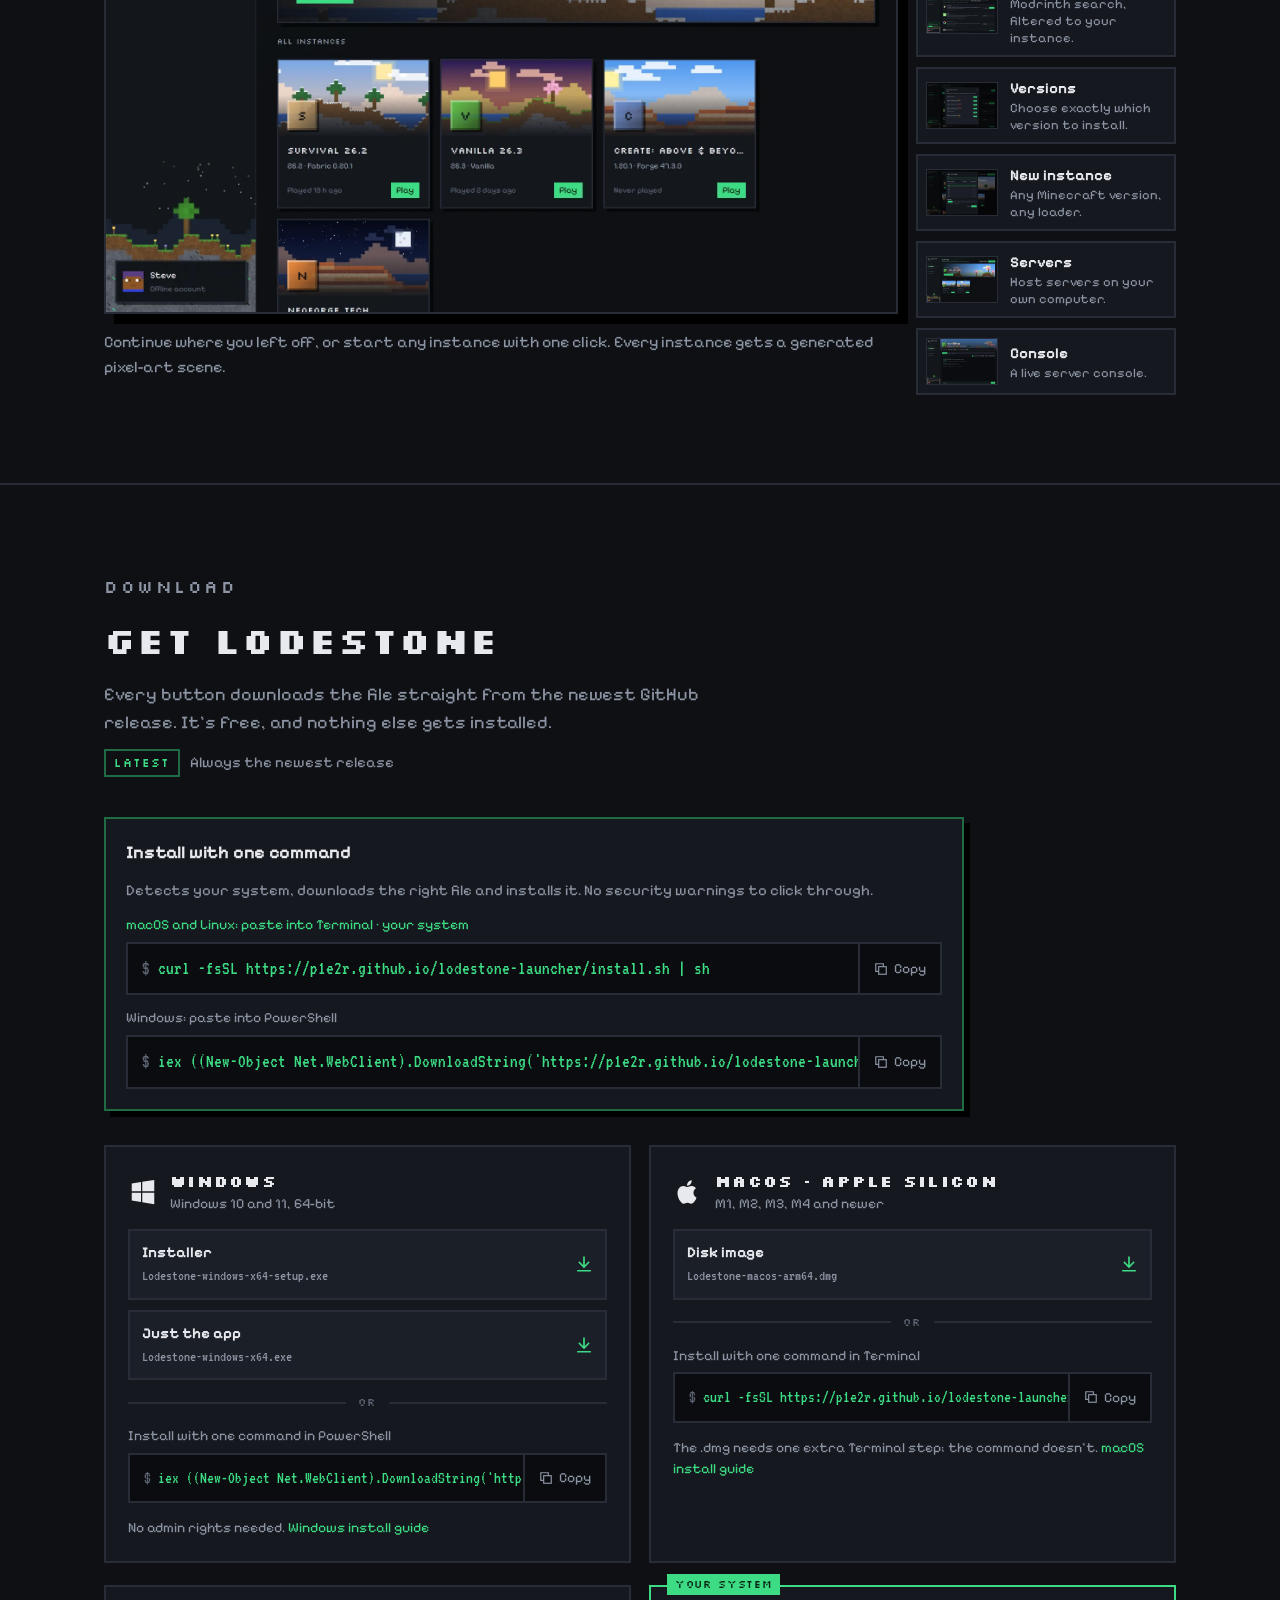
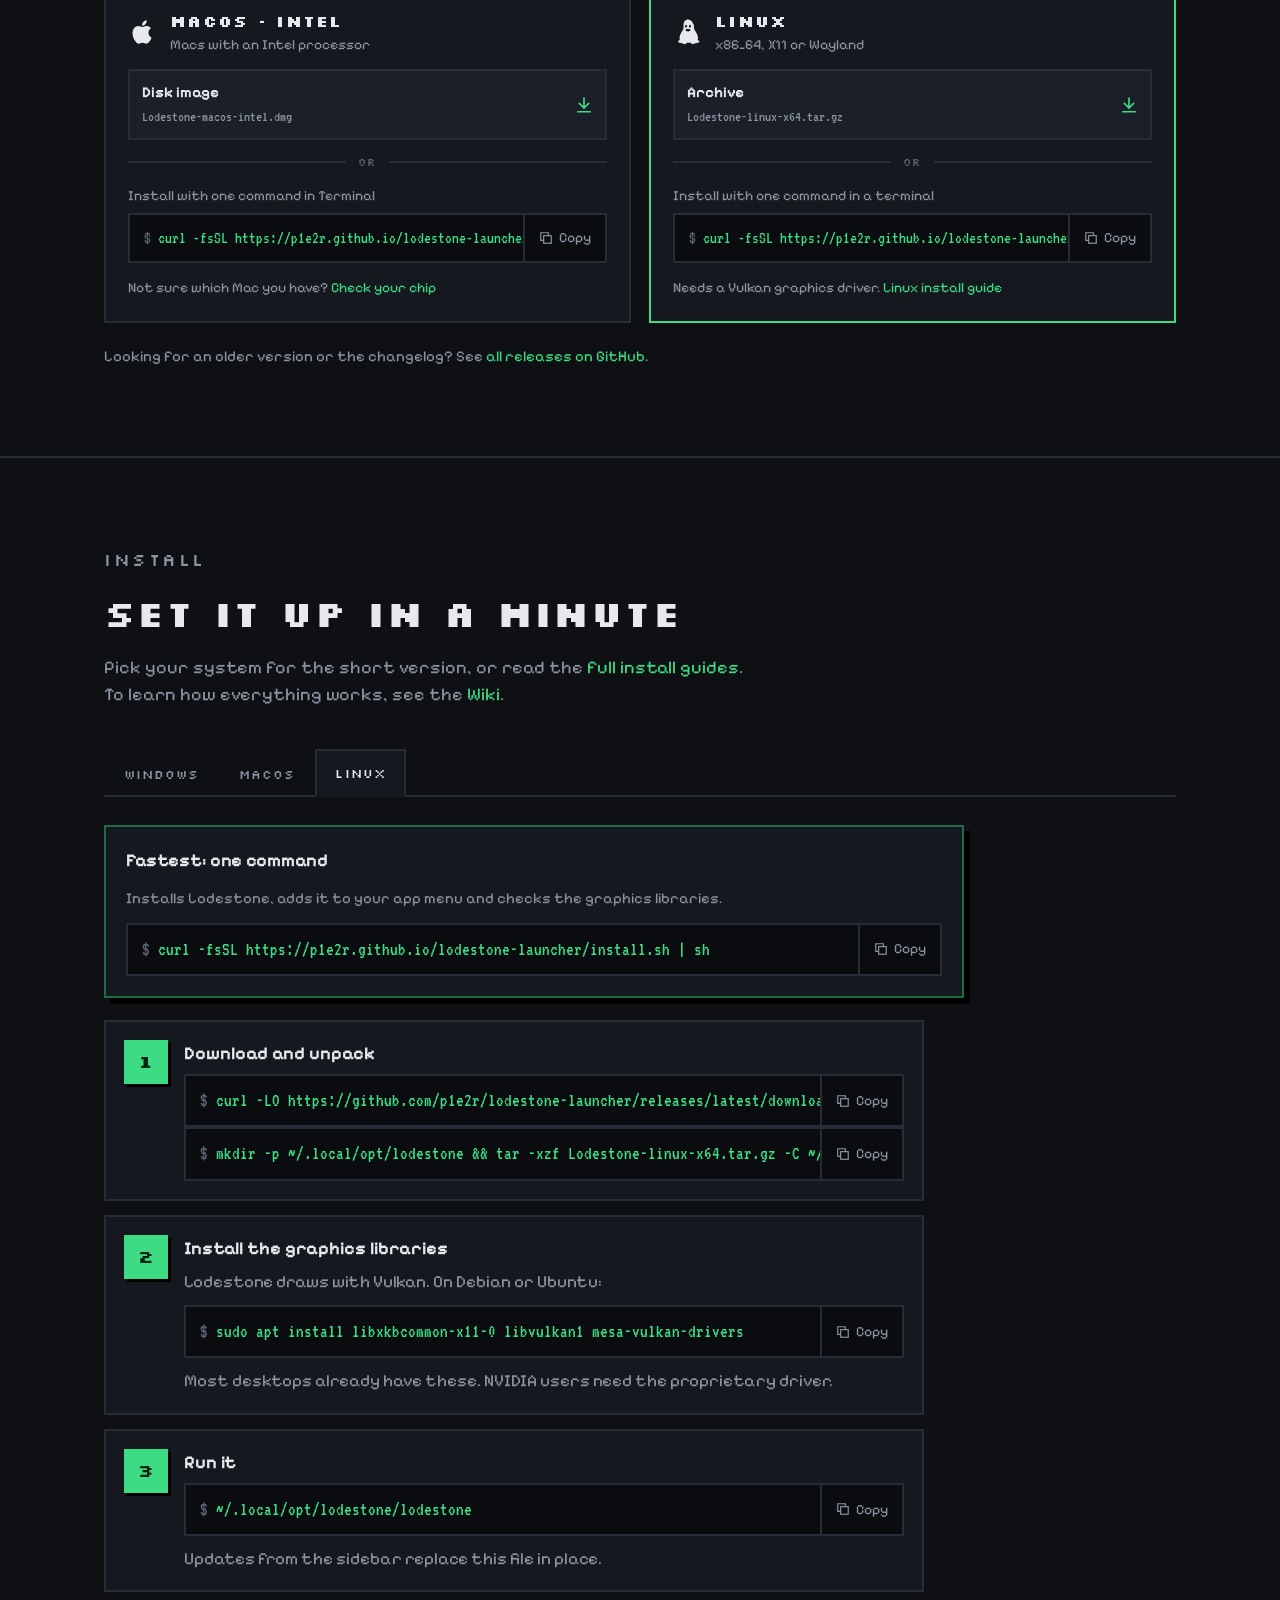
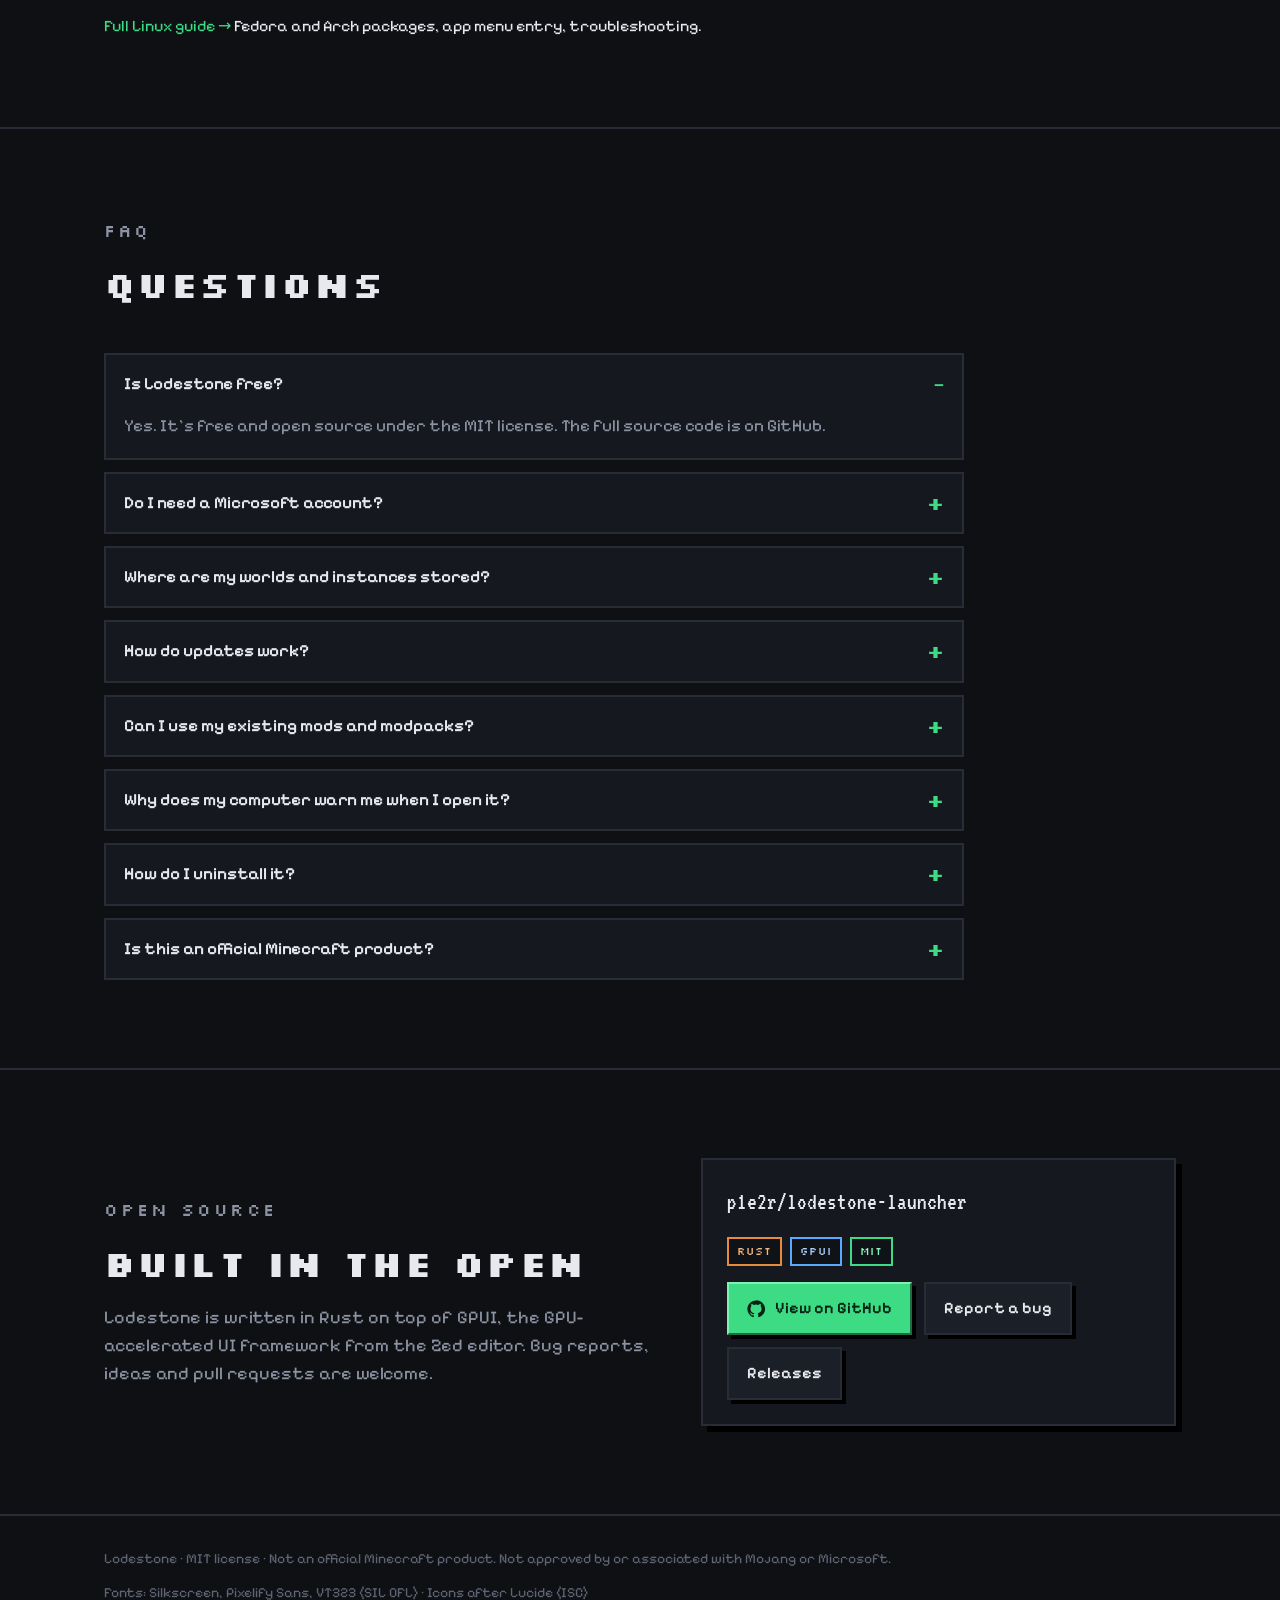
==== commit 53090583: "Website: OR one-command install on every download card Co-Authored-By: Claude Opus 5.5 <noreply@anth" ====
--- a/site/index.html
+++ b/site/index.html
@@ -157,6 +157,8 @@
             <a class="dl-file" data-asset="Lodestone-windows-x64.exe" href="https://github.com/p1e2r/lodestone-launcher/releases/latest/download/Lodestone-windows-x64.exe">
               <span class="n"><strong>Just the app</strong><code>Lodestone-windows-x64.exe</code></span><span class="size"></span><svg><use href="#i-download"/></svg></a>
           </div>
+          <div class="or" aria-hidden="true"><span>OR</span></div>
+          <div class="or-cmd"><span>Install with one command in PowerShell</span><div class="cmd"><code id="dl-ps">iex ((New-Object Net.WebClient).DownloadString('https://p1e2r.github.io/lodestone-launcher/install.ps1'))</code><button type="button" data-copy="dl-ps"><svg width="14" height="14"><use href="#i-copy"/></svg><span>Copy</span></button></div></div>
           <p class="dl-note">No admin rights needed. <a href="install/windows.html">Windows install guide</a></p>
         </div>
         <div class="dl" data-os="mac-arm">
@@ -165,7 +167,9 @@
             <a class="dl-file" data-asset="Lodestone-macos-arm64.dmg" href="https://github.com/p1e2r/lodestone-launcher/releases/latest/download/Lodestone-macos-arm64.dmg">
               <span class="n"><strong>Disk image</strong><code>Lodestone-macos-arm64.dmg</code></span><span class="size"></span><svg><use href="#i-download"/></svg></a>
           </div>
-          <p class="dl-note">Needs one Terminal command the first time. <a href="install/macos.html">macOS install guide</a></p>
+          <div class="or" aria-hidden="true"><span>OR</span></div>
+          <div class="or-cmd"><span>Install with one command in Terminal</span><div class="cmd"><code id="dl-sh-arm">curl -fsSL https://p1e2r.github.io/lodestone-launcher/install.sh | sh</code><button type="button" data-copy="dl-sh-arm"><svg width="14" height="14"><use href="#i-copy"/></svg><span>Copy</span></button></div></div>
+          <p class="dl-note">The .dmg needs one extra Terminal step; the command doesn't. <a href="install/macos.html">macOS install guide</a></p>
         </div>
         <div class="dl" data-os="mac-intel">
           <div class="dl-top"><svg><use href="#i-apple"/></svg><div><h3>macOS · Intel</h3><p class="muted">Macs with an Intel processor</p></div></div>
@@ -173,6 +177,8 @@
             <a class="dl-file" data-asset="Lodestone-macos-intel.dmg" href="https://github.com/p1e2r/lodestone-launcher/releases/latest/download/Lodestone-macos-intel.dmg">
               <span class="n"><strong>Disk image</strong><code>Lodestone-macos-intel.dmg</code></span><span class="size"></span><svg><use href="#i-download"/></svg></a>
           </div>
+          <div class="or" aria-hidden="true"><span>OR</span></div>
+          <div class="or-cmd"><span>Install with one command in Terminal</span><div class="cmd"><code id="dl-sh-intel">curl -fsSL https://p1e2r.github.io/lodestone-launcher/install.sh | sh</code><button type="button" data-copy="dl-sh-intel"><svg width="14" height="14"><use href="#i-copy"/></svg><span>Copy</span></button></div></div>
           <p class="dl-note">Not sure which Mac you have? <a href="install/macos.html#chip">Check your chip</a></p>
         </div>
         <div class="dl" data-os="linux">
@@ -181,6 +187,8 @@
             <a class="dl-file" data-asset="Lodestone-linux-x64.tar.gz" href="https://github.com/p1e2r/lodestone-launcher/releases/latest/download/Lodestone-linux-x64.tar.gz">
               <span class="n"><strong>Archive</strong><code>Lodestone-linux-x64.tar.gz</code></span><span class="size"></span><svg><use href="#i-download"/></svg></a>
           </div>
+          <div class="or" aria-hidden="true"><span>OR</span></div>
+          <div class="or-cmd"><span>Install with one command in a terminal</span><div class="cmd"><code id="dl-sh-linux">curl -fsSL https://p1e2r.github.io/lodestone-launcher/install.sh | sh</code><button type="button" data-copy="dl-sh-linux"><svg width="14" height="14"><use href="#i-copy"/></svg><span>Copy</span></button></div></div>
           <p class="dl-note">Needs a Vulkan graphics driver. <a href="install/linux.html">Linux install guide</a></p>
         </div>
       </div>
--- a/site/style.css
+++ b/site/style.css
@@ -267,3 +267,11 @@
 .quick .row > span { font-size: 14px; color: var(--muted); }
 .quick .row.mine > span { color: var(--accent); }
 .quick .row.mine > span::after { content: " · your system"; }
+
+.or { display: flex; align-items: center; gap: 12px; color: var(--faint); font-family: var(--display); font-size: 11px; letter-spacing: .14em; }
+.or::before, .or::after { content: ""; flex: 1; height: 2px; background: var(--border); }
+.or-cmd { display: grid; gap: 6px; min-width: 0; }
+.or-cmd > span { font-size: 14px; color: var(--muted); }
+.or-cmd .cmd code { font-size: 17px; }
+.quick, .quick .row, .or-cmd { grid-template-columns: minmax(0, 1fr); }
+.cmd { min-width: 0; width: 100%; }
